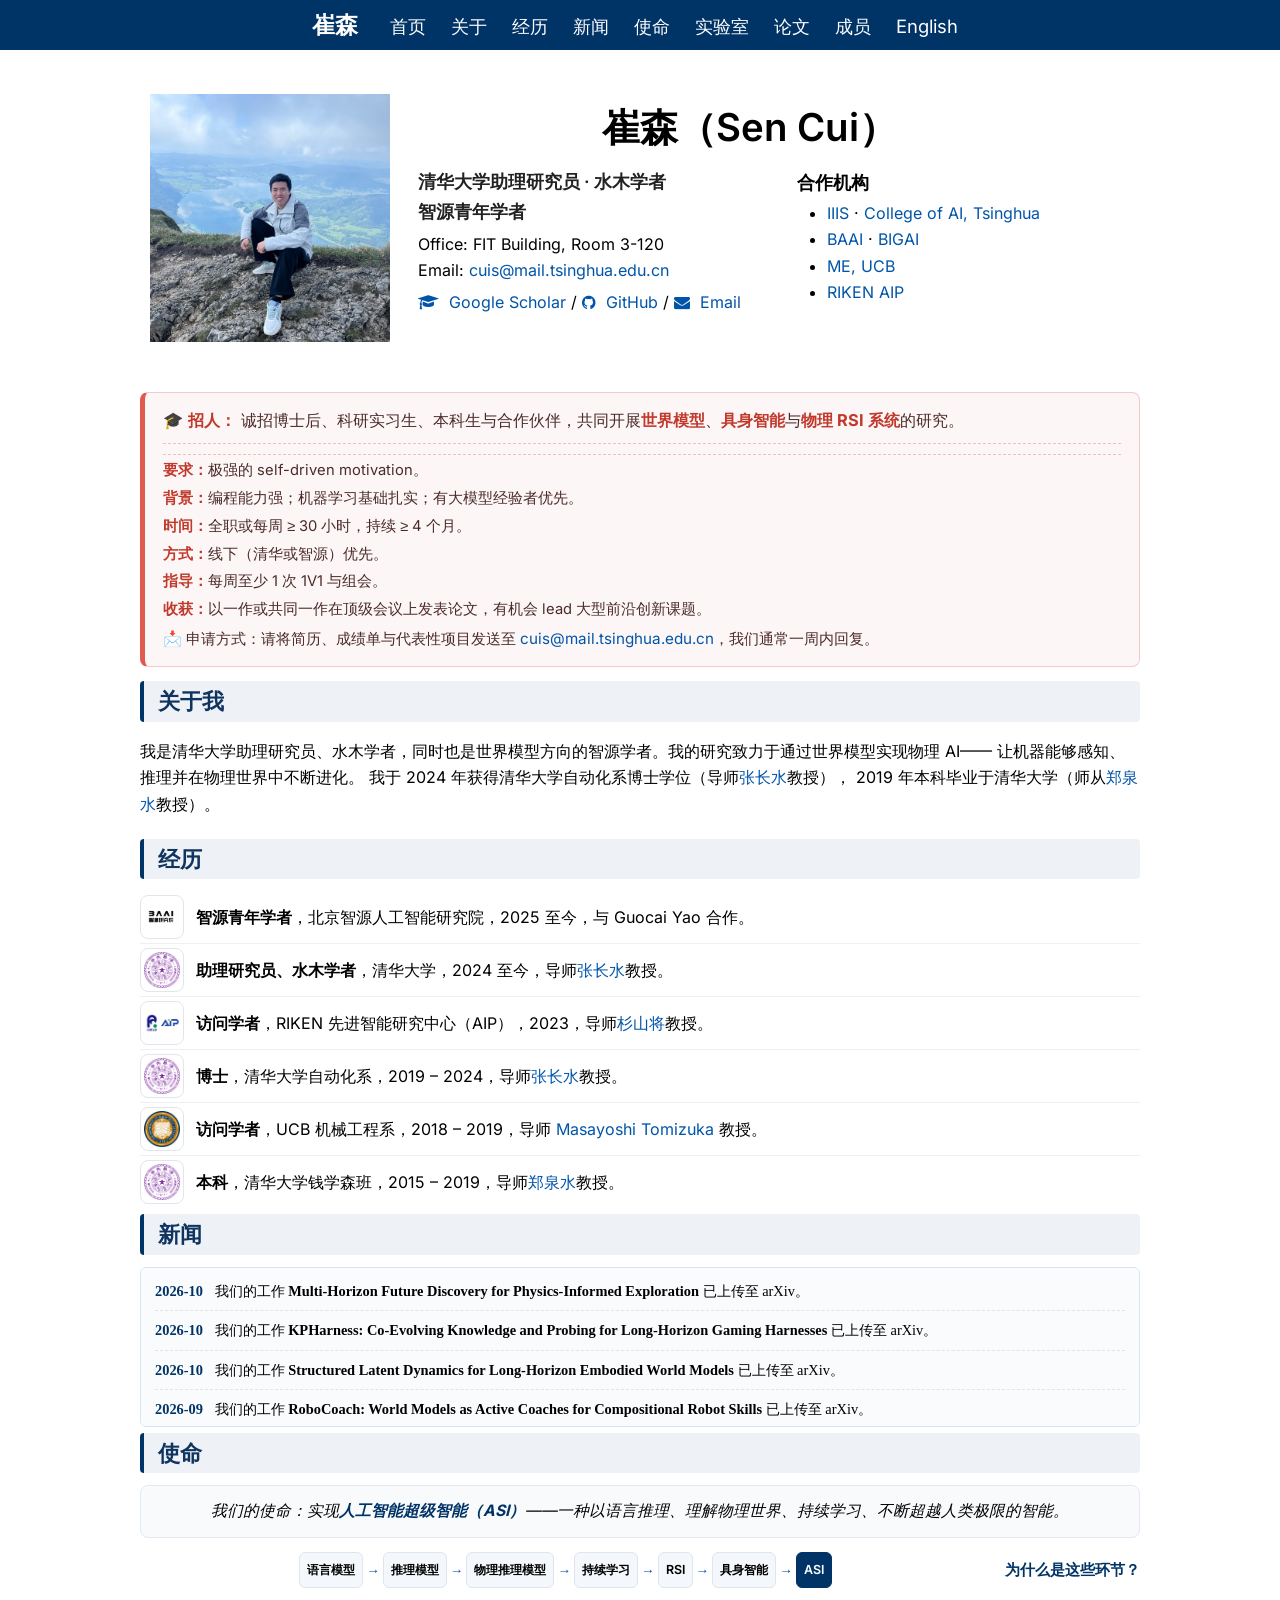
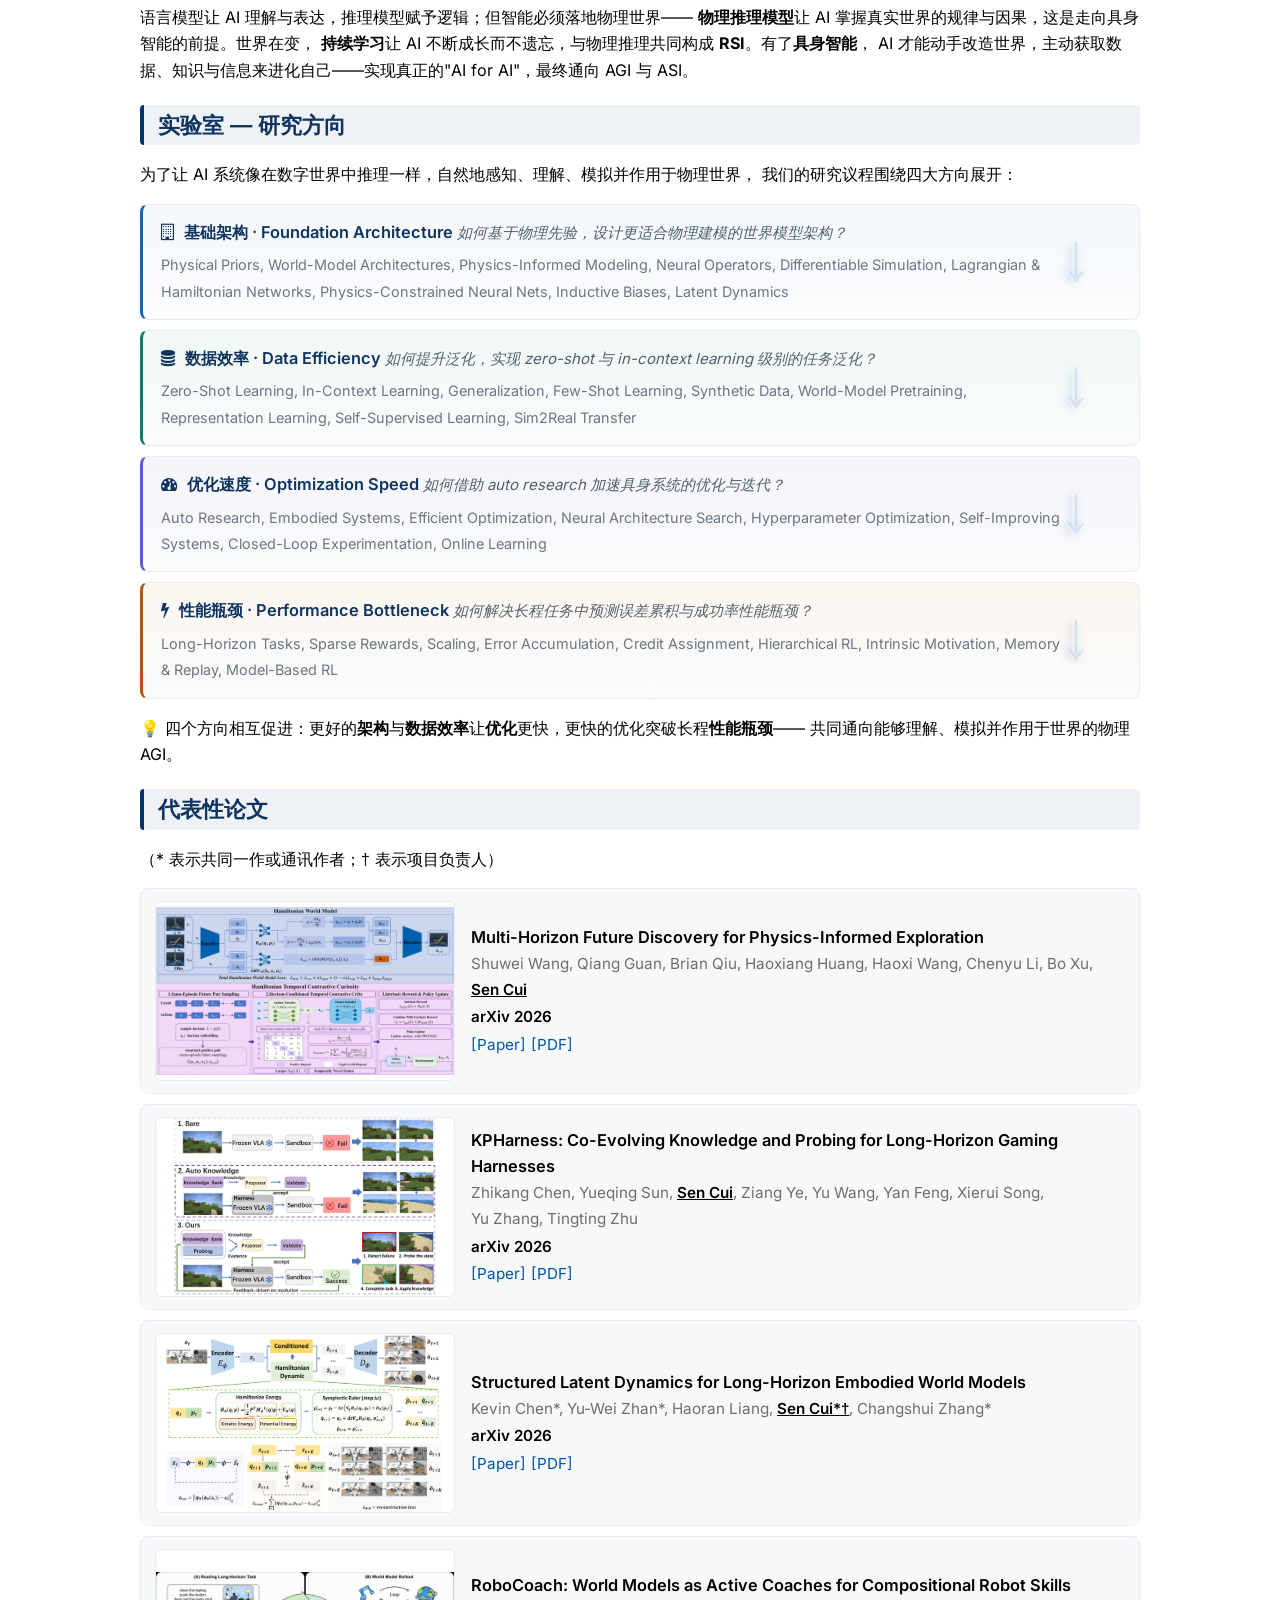
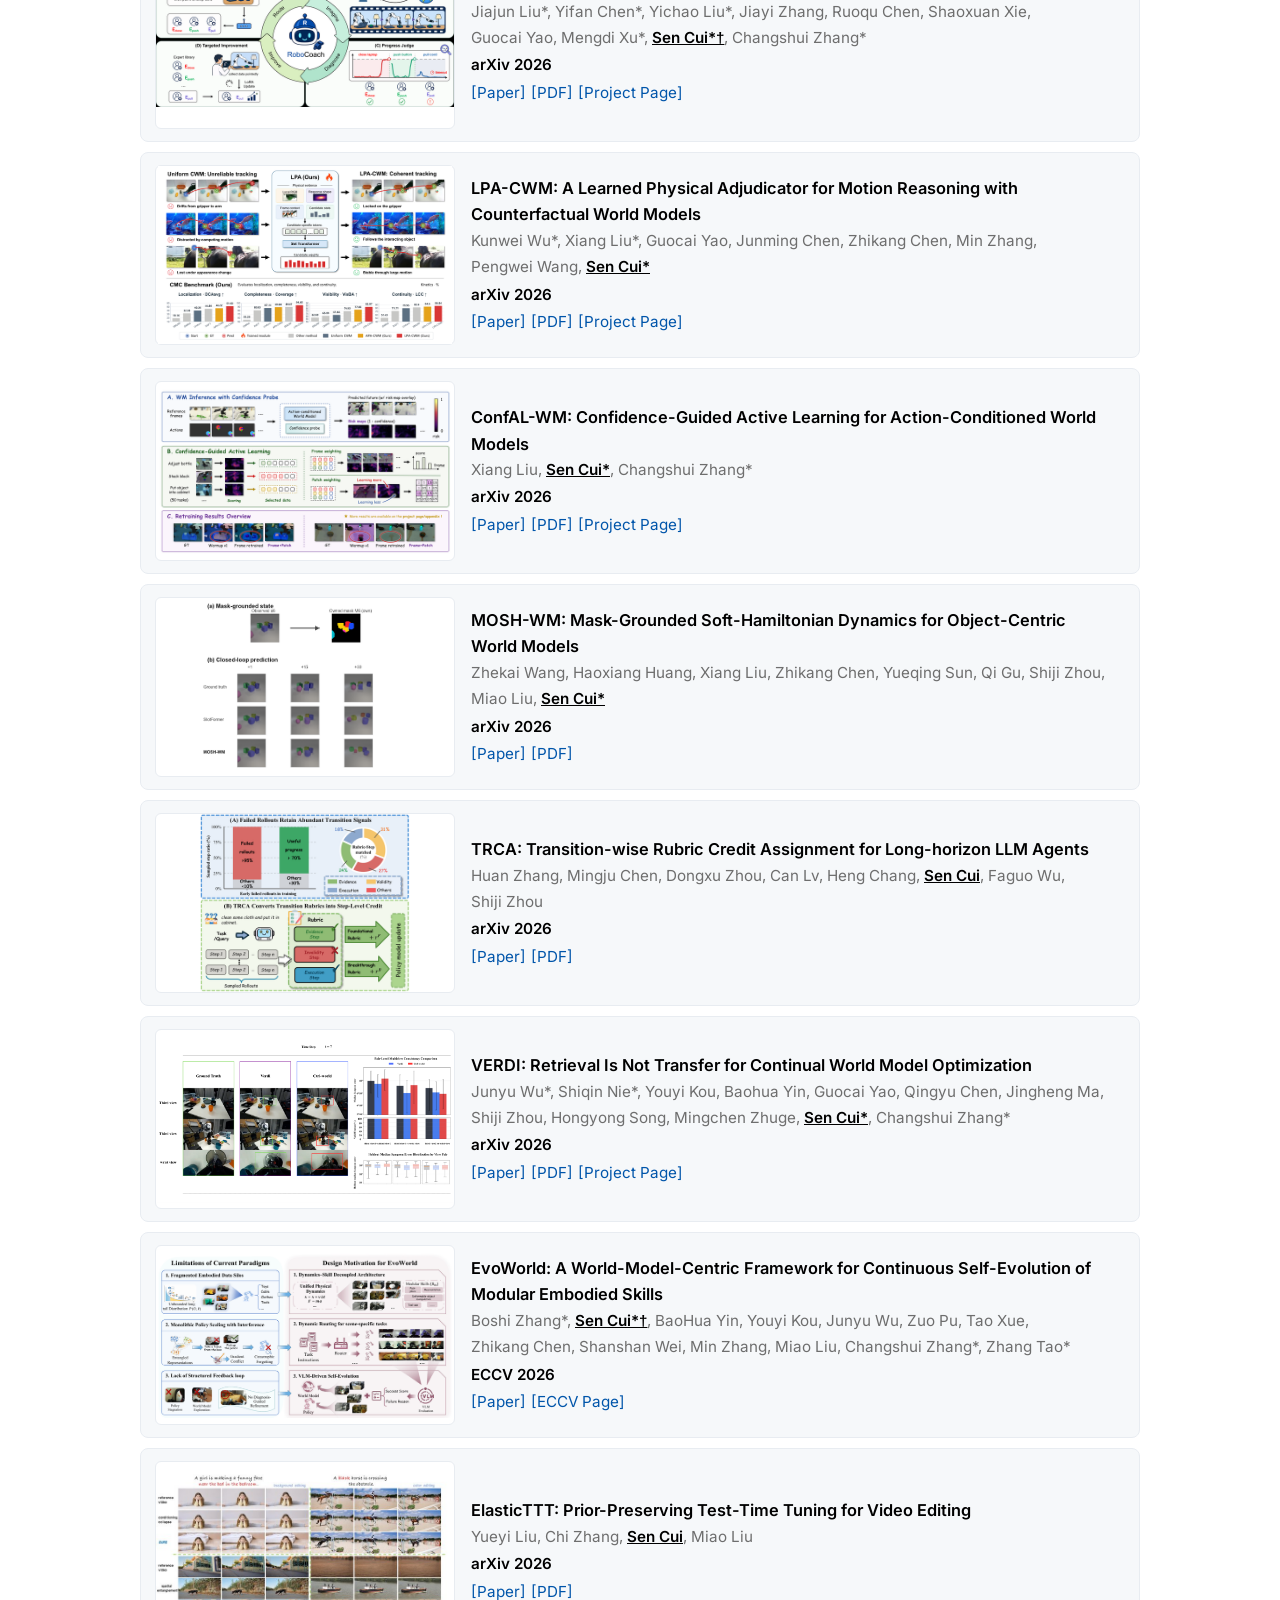
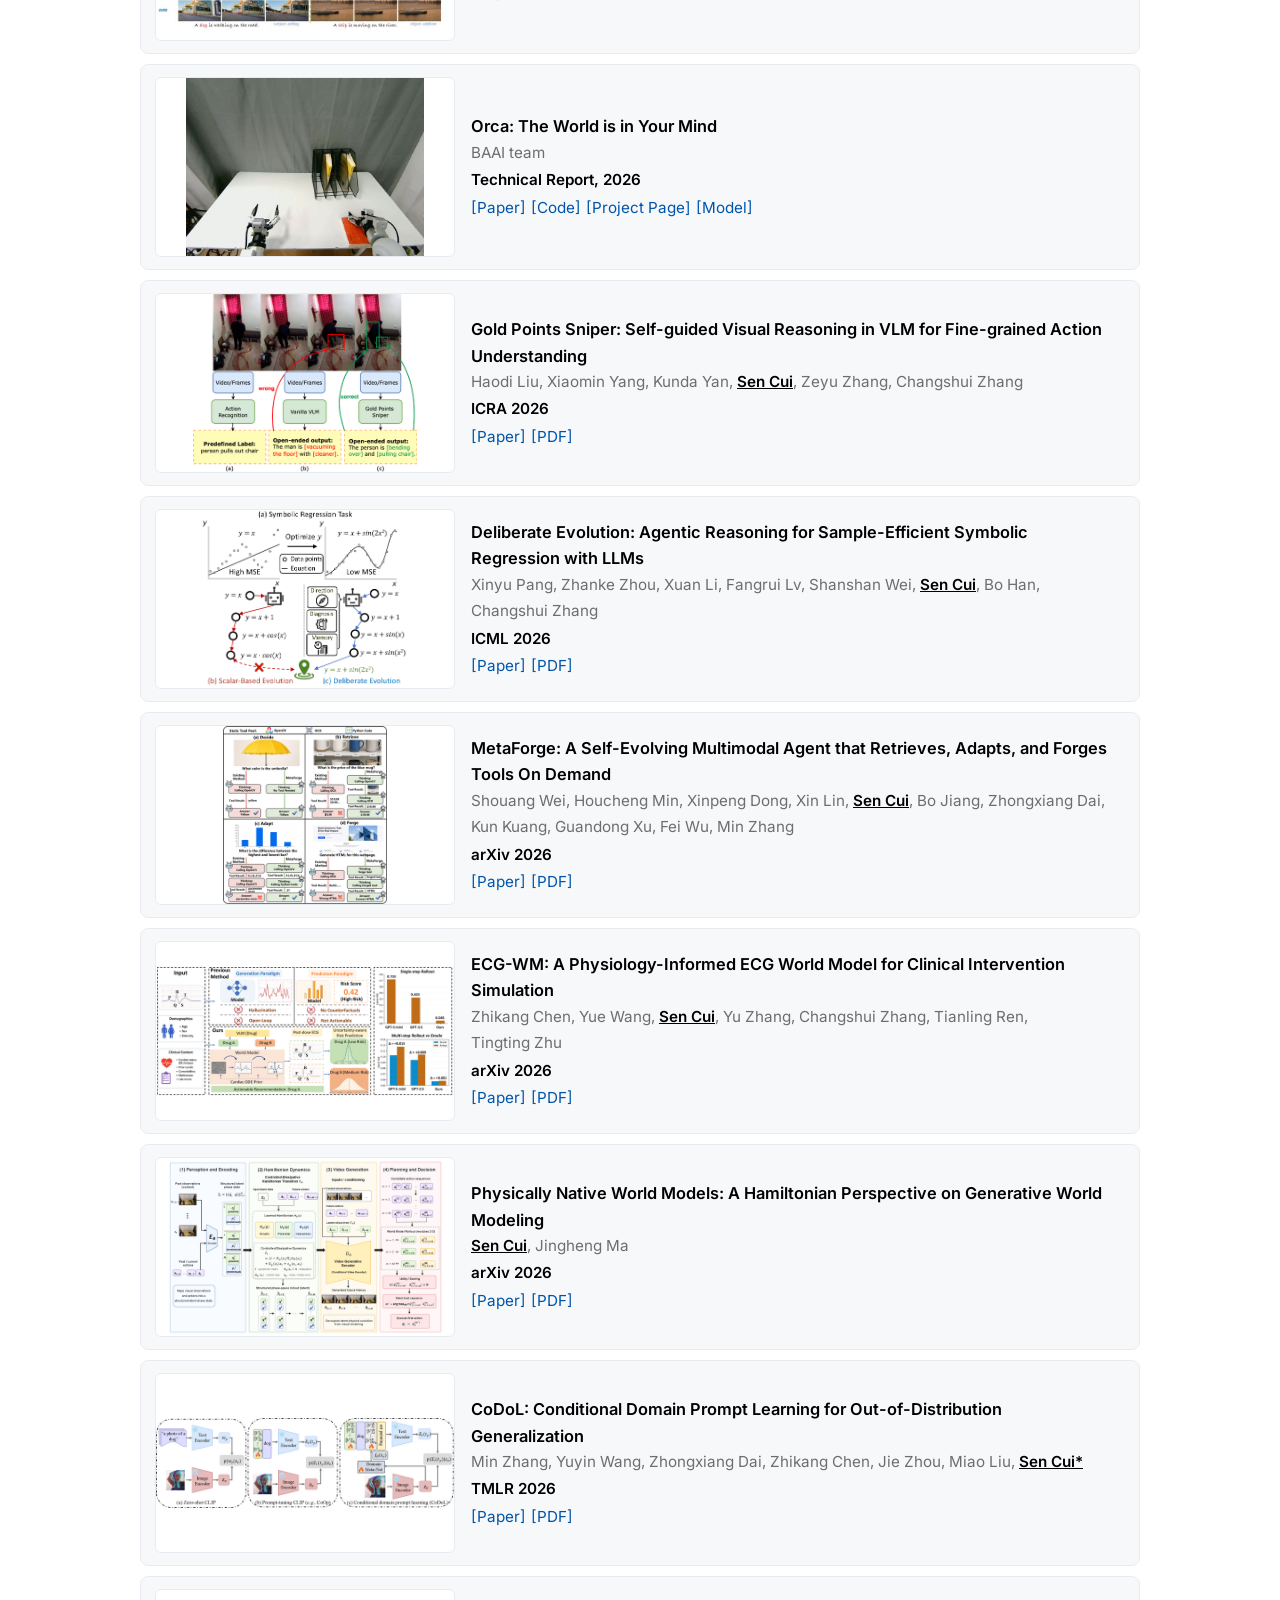
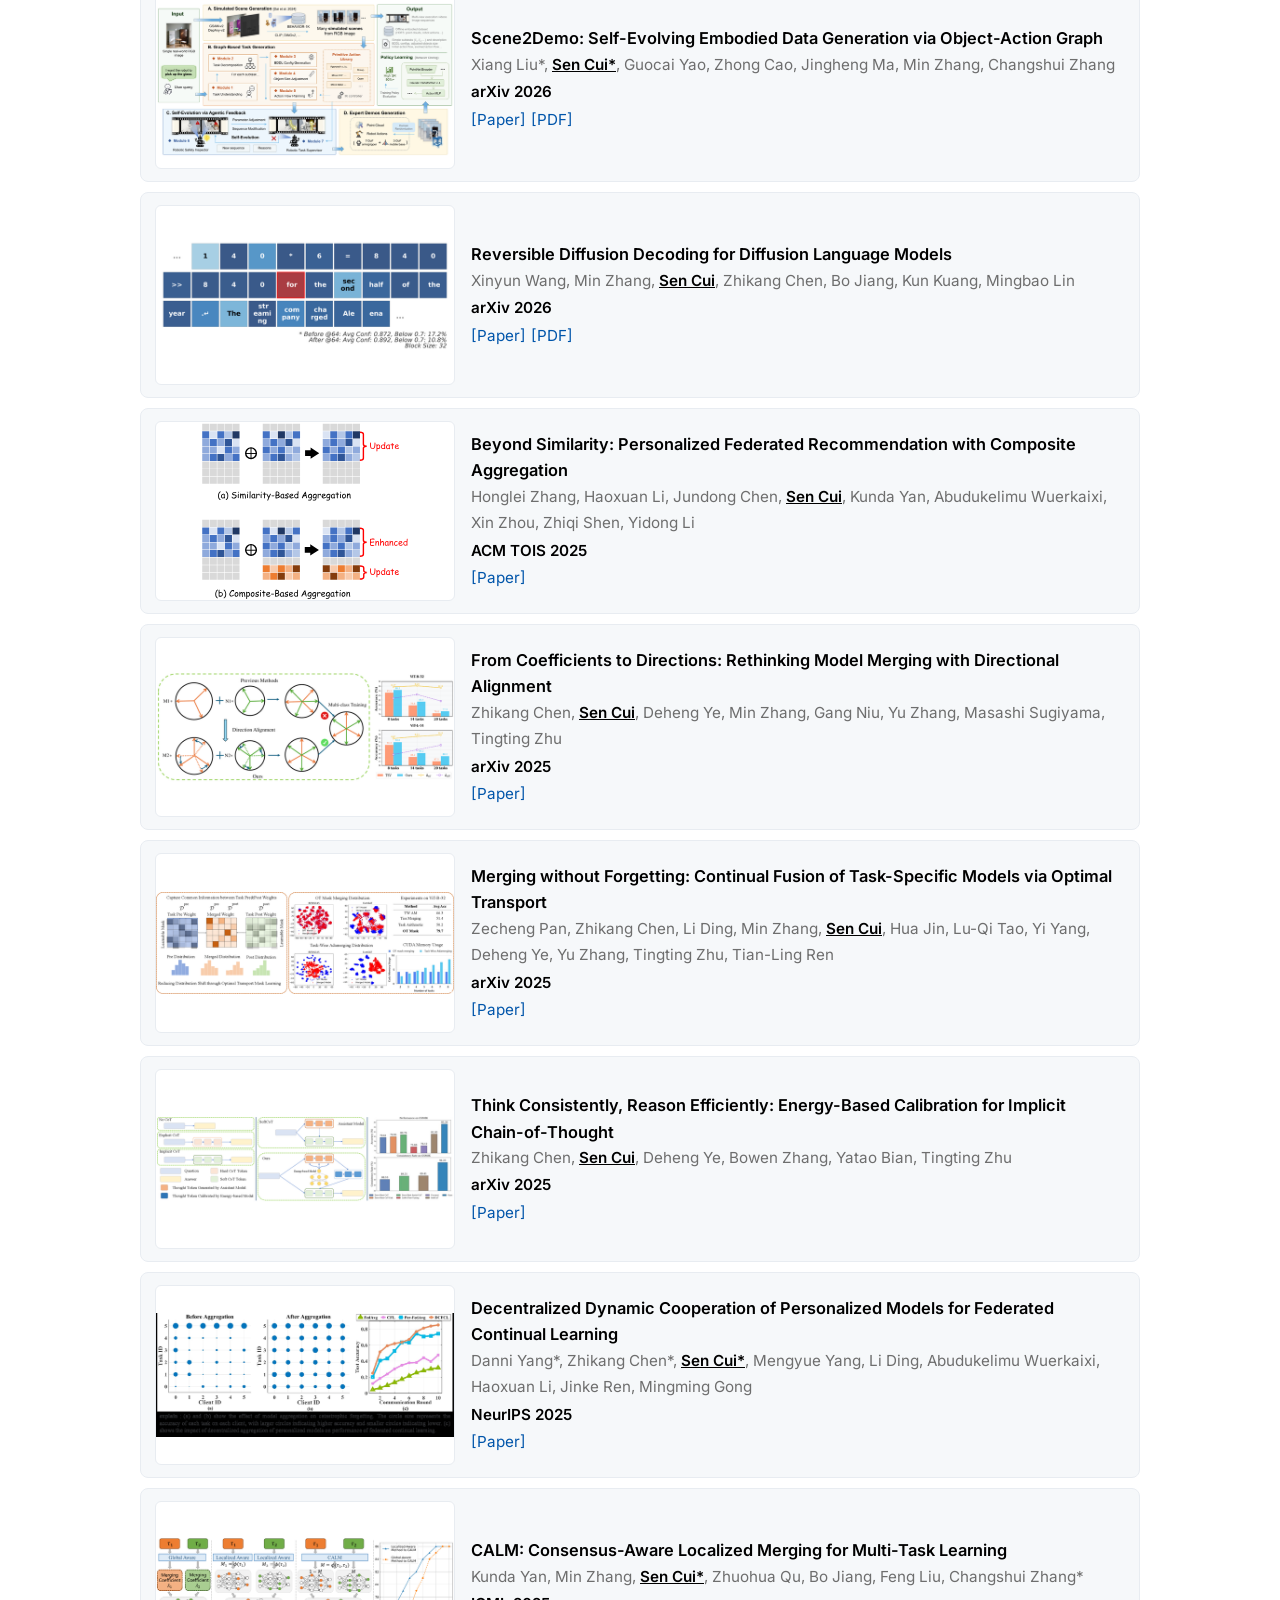
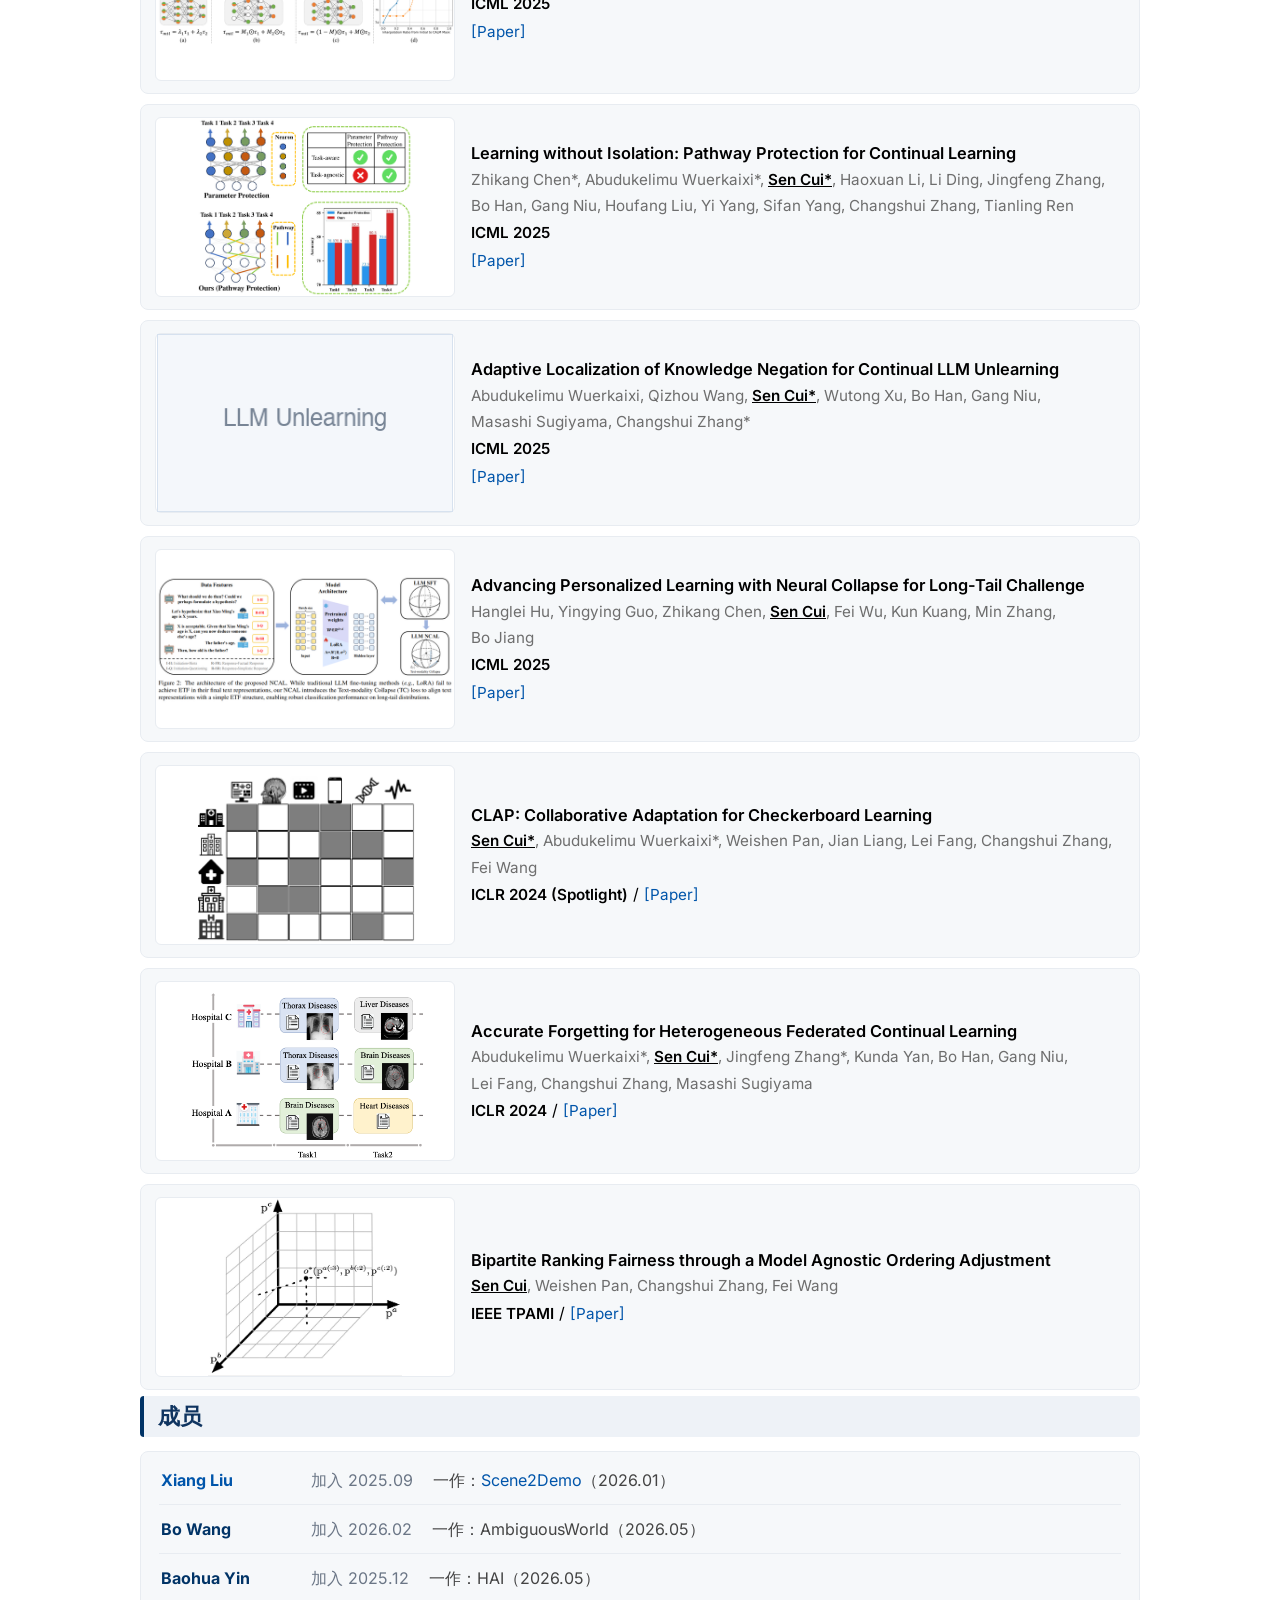
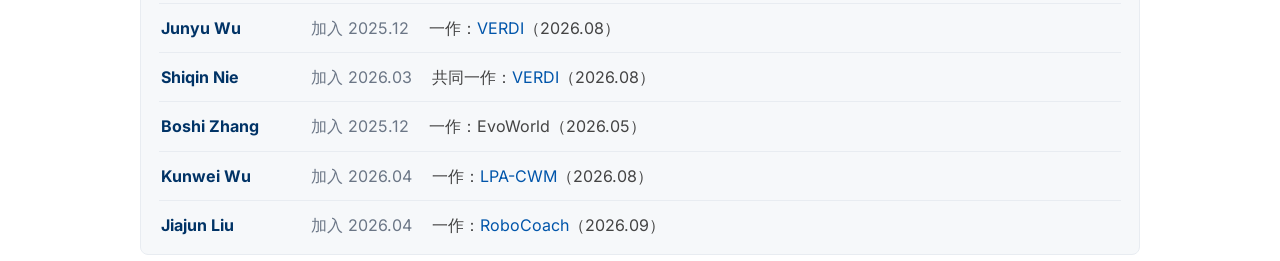
==== zh.html @ 6a66b7ac "Add Multi-Horizon Future Discovery paper to publications and news" ====
<!DOCTYPE html>
<html lang="zh-CN">
<head>
  <meta charset="utf-8" />
  <meta name="viewport" content="width=device-width, initial-scale=1, shrink-to-fit=no" />
  <meta name="robots" content="index,follow" />
  <meta name="google-site-verification" content="PSzztUH1OqPX3-r3hIYwhPU7S5BYCz1NtvUcieX9OZw" />
  <meta name="keywords" content="崔森; Sen Cui; 世界模型; 具身智能; 物理AI; 持续学习; 清华大学; 智源研究院" />
  <meta name="author" content="Sen Cui" />
  <title>崔森（Sen Cui）| 清华大学 — 世界模型与具身智能</title>
  <meta name="description" content="崔森（Sen Cui），清华大学助理研究员、水木学者，智源青年学者。研究方向为世界模型、具身智能与物理 AI。" />
  <link rel="canonical" href="https://sencui-thu.github.io/zh.html" />
  <link rel="alternate" hreflang="en" href="https://sencui-thu.github.io/" />
  <link rel="alternate" hreflang="zh-CN" href="https://sencui-thu.github.io/zh.html" />
  <link rel="alternate" hreflang="x-default" href="https://sencui-thu.github.io/" />
  <meta property="og:type" content="profile" />
  <meta property="og:title" content="崔森（Sen Cui）| 清华大学" />
  <meta property="og:description" content="清华大学助理研究员、水木学者，智源青年学者。研究方向为世界模型、具身智能与物理 AI。" />
  <meta property="og:url" content="https://sencui-thu.github.io/zh.html" />
  <meta property="og:image" content="https://sencui-thu.github.io/images/sc.jpg" />
  <meta name="twitter:card" content="summary" />
  <meta name="twitter:title" content="崔森（Sen Cui）| 清华大学" />
  <meta name="twitter:description" content="研究方向为世界模型、具身智能与物理 AI。" />
  <meta name="twitter:image" content="https://sencui-thu.github.io/images/sc.jpg" />
  <script type="application/ld+json">
  {
    "@context": "https://schema.org",
    "@type": "Person",
    "name": "Sen Cui",
    "alternateName": "崔森",
    "url": "https://sencui-thu.github.io/",
    "image": "https://sencui-thu.github.io/images/sc.jpg",
    "jobTitle": "助理研究员、水木学者",
    "affiliation": [
      { "@type": "Organization", "name": "清华大学", "url": "https://www.tsinghua.edu.cn/" },
      { "@type": "Organization", "name": "北京智源人工智能研究院", "url": "https://www.baai.ac.cn/" }
    ],
    "alumniOf": [
      { "@type": "Organization", "name": "清华大学" },
      { "@type": "Organization", "name": "加州大学伯克利分校" }
    ],
    "knowsAbout": ["世界模型", "具身智能", "物理AI", "持续学习", "机器学习"],
    "sameAs": [
      "https://scholar.google.com/citations?user=UzQuG1UAAAAJ&hl=zh-CN",
      "https://github.com/sencui-thu"
    ]
  }
  </script>
  <link rel="stylesheet" href="css/font-awesome.min.css?v=9" type="text/css" />
  <link rel="stylesheet" href="style.css?v=9" type="text/css" />
</head>
<body>

  <div class="outercontainer">

  <header>
    <div class="header-inner">
      <div class="ftheader"><a href="#home">崔森</a></div>
            <nav>
        <div class="ftsubheader text"><a href="#home">首页</a></div>
        <div class="ftsubheader text about"><a href="#about">关于</a></div>
        <div class="ftsubheader text experience"><a href="#experience">经历</a></div>
        <div class="ftsubheader text news"><a href="#news">新闻</a></div>
        <div class="ftsubheader text mission"><a href="#mission">使命</a></div>
        <div class="ftsubheader text lab"><a href="#lab">实验室</a></div>
        <div class="ftsubheader text publications"><a href="#publications">论文</a></div>
        <div class="ftsubheader text people"><a href="#people">成员</a></div>
        <div class="ftsubheader text lang"><a href="index.html">English</a></div>
      </nav>
    </div>
  </header>

  <main class="container body">
    <section class="content heading anchor" id="home" aria-labelledby="home-heading">
      <div class="img">
        <img class="img_responsive" src="images/sc.jpg" alt="崔森的照片" width="400" height="400" loading="eager" fetchpriority="high" decoding="async">
      </div>

      <div class="right">
        <h1 id="home-heading">崔森（Sen Cui）</h1>

        <div class="right-cols">
          <div class="text info">
            <div class="role-line">清华大学助理研究员 · 水木学者</div>
            <div class="role-line">智源青年学者</div>
            <p>
              <div>Office: FIT Building, Room 3-120</div>
              <div>Email: <a href="mailto:cuis@mail.tsinghua.edu.cn">cuis@mail.tsinghua.edu.cn</a></div>
            </p>
            <p>
              <span><a href="https://scholar.google.com/citations?user=UzQuG1UAAAAJ&hl=zh-CN"><i class="fa fa-graduation-cap" aria-hidden="true"></i> Google Scholar</a></span> /
              <span><a href="https://github.com/sencui-thu"><i class="fa fa-github" aria-hidden="true"></i> GitHub</a></span> /
              <span><a href="mailto:cuis@mail.tsinghua.edu.cn"><i class="fa fa-envelope" aria-hidden="true"></i> Email</a></span>
            </p>
          </div>

          <div class="text">
            <div class="title">合作机构</div>
                        <ul>
              <li><a href="https://iiis.tsinghua.edu.cn/">IIIS</a> &middot; <a href="https://collegeai.tsinghua.edu.cn/">College of AI, Tsinghua</a></li>
              <li><a href="https://www.baai.ac.cn/">BAAI</a> &middot; <a href="https://www.bigai.ai/">BIGAI</a></li>
              <li><a href="https://me.berkeley.edu/">ME, UCB</a></li>
              <li><a href="https://aip.riken.jp/">RIKEN AIP</a></li>
            </ul>
          </div>
        </div>
      </div>
    </section>

            <div class="recruit-block">
      <p class="recruit-note">🎓 <b>招人：</b> 诚招博士后、科研实习生、本科生与合作伙伴，共同开展<b>世界模型</b>、<b>具身智能</b>与<b>物理 RSI 系统</b>的研究。</p>
      <ul class="recruit-list">
        <li><b>要求：</b>极强的 self-driven motivation。</li>
        <li><b>背景：</b>编程能力强；机器学习基础扎实；有大模型经验者优先。</li>
        <li><b>时间：</b>全职或每周 &ge; 30 小时，持续 &ge; 4 个月。</li>
        <li><b>方式：</b>线下（清华或智源）优先。</li>
        <li><b>指导：</b>每周至少 1 次 1V1 与组会。</li>
        <li><b>收获：</b>以一作或共同一作在顶级会议上发表论文，有机会 lead 大型前沿创新课题。</li>
      </ul>
      <p class="recruit-apply">📩&nbsp;申请方式：请将简历、成绩单与代表性项目发送至 <a href="mailto:cuis@mail.tsinghua.edu.cn">cuis@mail.tsinghua.edu.cn</a>，我们通常一周内回复。</p>
    </div>

    <section class="content anchor" id="about">
      <div class="title">关于我</div>
      <p>
        我是清华大学助理研究员、水木学者，同时也是世界模型方向的智源学者。我的研究致力于通过世界模型实现物理 AI——
        让机器能够感知、推理并在物理世界中不断进化。
        我于 2024 年获得清华大学自动化系博士学位（导师<a href="https://scholar.google.com/citations?user=GL9M37YAAAAJ&hl=zh-CN">张长水</a>教授），
        2019 年本科毕业于清华大学（师从<a href="https://www.tsinghua.edu.cn/info/1167/93860.htm">郑泉水</a>教授）。
      </p>
    </section>

<section class="content anchor" id="experience">
      <div class="title">经历</div>
      <div class="edu-list">
        <div class="edu-item">
          <img src="images/baai.png" alt="BAAI">
          <div class="edu-text"><b>智源青年学者</b>，北京智源人工智能研究院，2025 至今，与 Guocai Yao 合作。</div>
        </div>
        <div class="edu-item">
          <img src="images/thu.png" alt="清华大学">
          <div class="edu-text"><b>助理研究员、水木学者</b>，清华大学，2024 至今，导师<a href="https://scholar.google.com/citations?user=GL9M37YAAAAJ&hl=zh-CN">张长水</a>教授。</div>
        </div>
        <div class="edu-item">
          <img src="images/rikenaip.jpeg" alt="RIKEN AIP">
          <div class="edu-text"><b>访问学者</b>，RIKEN 先进智能研究中心（AIP），2023，导师<a href="http://www.ms.k.u-tokyo.ac.jp/sugi/">杉山将</a>教授。</div>
        </div>
        <div class="edu-item">
          <img src="images/thu.png" alt="清华大学">
          <div class="edu-text"><b>博士</b>，清华大学自动化系，2019 &ndash; 2024，导师<a href="https://scholar.google.com/citations?user=GL9M37YAAAAJ&hl=zh-CN">张长水</a>教授。</div>
        </div>
        <div class="edu-item">
          <img src="images/ucb.png" alt="UC Berkeley">
          <div class="edu-text"><b>访问学者</b>，UCB 机械工程系，2018 &ndash; 2019，导师 <a href="https://scholar.google.com/citations?user=8m8taGEAAAAJ&hl=en">Masayoshi Tomizuka</a> 教授。</div>
        </div>
        <div class="edu-item">
          <img src="images/thu.png" alt="清华大学">
          <div class="edu-text"><b>本科</b>，清华大学钱学森班，2015 &ndash; 2019，导师<a href="https://www.tsinghua.edu.cn/info/1167/93860.htm">郑泉水</a>教授。</div>
        </div>
      </div>
    </section>

<section class="content anchor" id="news">
      <div class="title">新闻</div>
      <div class="news-box">
        <ul class="news-list">
          <li><span class="news-date">2026-10</span> 我们的工作 <b>Multi-Horizon Future Discovery for Physics-Informed Exploration</b> 已上传至 arXiv。</li>
          <li><span class="news-date">2026-10</span> 我们的工作 <b>KPHarness: Co-Evolving Knowledge and Probing for Long-Horizon Gaming Harnesses</b> 已上传至 arXiv。</li>
          <li><span class="news-date">2026-10</span> 我们的工作 <b>Structured Latent Dynamics for Long-Horizon Embodied World Models</b> 已上传至 arXiv。</li>
          <li><span class="news-date">2026-09</span> 我们的工作 <b>RoboCoach: World Models as Active Coaches for Compositional Robot Skills</b> 已上传至 arXiv。</li>
          <li><span class="news-date">2026-09</span> 我们的工作 <b>Geometry-Aware Directional Alignment for Coherent Model Merging</b> 被 <b>NeurIPS 2026</b> 接收。</li>
          <li><span class="news-date">2026-09</span> 我们的工作 <b>AmbiguousWorld: Benchmarking and Resolving Ambiguous Instructions in Video World Models</b> 被 <b>NeurIPS 2026</b> 接收。</li>
          <li><span class="news-date">2026-09</span> 我们的工作 <b>HAI: Hierarchical Anchored Interaction for Multi-View Bimanual World Models</b> 被 <b>NeurIPS 2026</b> 接收。</li>
          <li><span class="news-date">2026-09</span> 我们的工作 <b>LPA-CWM: A Learned Physical Adjudicator for Motion Reasoning with Counterfactual World Models</b> 已上传至 arXiv。</li>
          <li><span class="news-date">2026-08</span> 我们的工作 <b>ConfAL-WM: Confidence-Guided Active Learning for Action-Conditioned World Models</b> 已上传至 arXiv。</li>
          <li><span class="news-date">2026-08</span> 我们的工作 <b>MOSH-WM: Mask-Grounded Soft-Hamiltonian Dynamics for Object-Centric World Models</b> 已上传至 arXiv。</li>
          <li><span class="news-date">2026-08</span> 我们的工作 <b>TRCA: Transition-wise Rubric Credit Assignment for Long-horizon LLM Agents</b> 已上传至 arXiv。</li>
          <li><span class="news-date">2026-08</span> 我们的工作 <b>VERDI: Retrieval Is Not Transfer for Continual World Model Optimization</b> 已上传至 arXiv。</li>
          <li><span class="news-date">2026-07</span> 我们的工作 <b>ElasticTTT: Prior-Preserving Test-Time Tuning for Video Editing</b> 已上传至 arXiv。</li>
          <li><span class="news-date">2026-07</span> 我们所在的 BAAI 团队发布了 <b>Orca: The World is in Your Mind</b>——多模态表征世界模型。</li>
          <li><span class="news-date">2026-07</span> 我们的工作 <b>EvoWorld: A World-Model-Centric Framework for Continuous Self-Evolution of Modular Embodied Skills</b> 被 <b>ECCV 2026</b> 接收。</li>
          <li><span class="news-date">2026-06</span> 我们的工作 <b>Gold Points Sniper: Self-guided Visual Reasoning in VLM for Fine-grained Action Understanding</b> 被 <b>ICRA 2026</b> 接收。</li>
          <li><span class="news-date">2026-06</span> 我们的工作 <b>Deliberate Evolution: Agentic Reasoning for Sample-Efficient Symbolic Regression with LLMs</b> 被 <b>ICML 2026</b> 接收。</li>
          <li><span class="news-date">2026-06</span> 我们的工作 <b>MetaForge: A Self-Evolving Multimodal Agent that Retrieves, Adapts, and Forges Tools On Demand</b> 已上传至 arXiv。</li>
          <li><span class="news-date">2026-05</span> 我们的工作 <b>ECG-WM: A Physiology-Informed ECG World Model for Clinical Intervention Simulation</b> 已上传至 arXiv。</li>
          <li><span class="news-date">2026-05</span> 我们的工作 <b>Physically Native World Models: A Hamiltonian Perspective on Generative World Modeling</b> 已上传至 arXiv。</li>
          <li><span class="news-date">2026-04</span> 我们的工作 <b>CoDoL: Conditional Domain Prompt Learning for Out-of-Distribution Generalization</b> 被 <b>TMLR 2026</b> 接收。</li>
          <li><span class="news-date">2026-02</span> 我们的工作 <b>Scene2Demo: Self-Evolving Embodied Data Generation via Object-Action Graph</b> 已上传至 arXiv。</li>
          <li><span class="news-date">2026-01</span> 我们的工作 <b>Reversible Diffusion Decoding for Diffusion Language Models</b> 已上传至 arXiv。</li>
          <li><span class="news-date">2025-12</span> 我们的工作 <b>Beyond Similarity: Personalized Federated Recommendation with Composite Aggregation</b> 被 <b>ACM TOIS</b> 接收。</li>
          <li><span class="news-date">2025-12</span> 荣幸入选<b>智源学者</b>。</li>
          <li><span class="news-date">2025-11</span> 我们的工作 <b>From Coefficients to Directions: Rethinking Model Merging with Directional Alignment</b> 已上传至 arXiv。</li>
          <li><span class="news-date">2025-11</span> 我们的工作 <b>Merging without Forgetting: Continual Fusion of Task-Specific Models via Optimal Transport</b> 已上传至 arXiv。</li>
          <li><span class="news-date">2025-11</span> 我们的工作 <b>Think Consistently, Reason Efficiently: Energy-Based Calibration for Implicit Chain-of-Thought</b> 已上传至 arXiv。</li>
          <li><span class="news-date">2025-09</span> 我们的工作 <b>Decentralized Dynamic Cooperation of Personalized Models for Federated Continual Learning</b> 被 <b>NeurIPS 2025</b> 接收。</li>
          <li><span class="news-date">2025-06</span> 我们的工作 <b>CALM: Consensus-Aware Localized Merging for Multi-Task Learning</b> 被 <b>ICML 2025</b> 接收。</li>
          <li><span class="news-date">2025-05</span> 我们的工作 <b>Learning without Isolation: Pathway Protection for Continual Learning</b> 被 <b>ICML 2025</b> 接收。</li>
          <li><span class="news-date">2025-05</span> 我们的工作 <b>Adaptive Localization of Knowledge Negation for Continual LLM Unlearning</b> 被 <b>ICML 2025</b> 接收。</li>
          <li><span class="news-date">2025-05</span> 我们的工作 <b>Advancing Personalized Learning with Neural Collapse for Long-Tail Challenge</b> 被 <b>ICML 2025</b> 接收。</li>
          <li><span class="news-date">2024-01</span> 我们的工作 <b>CLAP: Collaborative Adaptation for Checkerboard Learning</b> 被 <b>ICLR 2024（Spotlight）</b> 接收。</li>
          <li><span class="news-date">2024-01</span> 我们的工作 <b>Accurate Forgetting for Heterogeneous Federated Continual Learning</b> 被 <b>ICLR 2024</b> 接收。</li>
          <li><span class="news-date">2023-06</span> 我们的工作 <b>Bipartite Ranking Fairness through a Model Agnostic Ordering Adjustment</b> 发表于 <b>IEEE TPAMI</b>。</li>
        </ul>
      </div>
    </section>

<section class="content anchor" id="mission">
      <div class="title">使命</div>
      <p class="mission-statement">我们的使命：实现<b>人工智能超级智能（ASI）</b>——一种以语言推理、理解物理世界、持续学习、不断超越人类极限的智能。</p>

      <div class="mission-flow-row">
        <div class="mission-flow">
          <span class="m-step">语言模型</span><span class="m-arrow">&#8594;</span>
          <span class="m-step">推理模型</span><span class="m-arrow">&#8594;</span>
          <span class="m-step">物理推理模型</span><span class="m-arrow">&#8594;</span>
          <span class="m-step">持续学习</span><span class="m-arrow">&#8594;</span>
          <span class="m-step">RSI</span><span class="m-arrow">&#8594;</span>
          <span class="m-step">具身智能</span><span class="m-arrow">&#8594;</span>
          <span class="m-step asi">ASI</span>
        </div>
        <span class="m-question">为什么是这些环节？</span>
      </div>

      <p>
        语言模型让 AI 理解与表达，推理模型赋予逻辑；但智能必须落地物理世界——
        <b>物理推理模型</b>让 AI 掌握真实世界的规律与因果，这是走向具身智能的前提。世界在变，
        <b>持续学习</b>让 AI 不断成长而不遗忘，与物理推理共同构成 <b>RSI</b>。有了<b>具身智能</b>，
        AI 才能动手改造世界，主动获取数据、知识与信息来进化自己——实现真正的"AI for AI"，最终通向 AGI 与 ASI。
      </p>
    </section>

<section class="content anchor" id="lab">
      <div class="title">实验室 — 研究方向</div>
      <p>
        为了让 AI 系统像在数字世界中推理一样，自然地感知、理解、模拟并作用于物理世界，
        我们的研究议程围绕四大方向展开：
      </p>
      <div class="agi-list">
        <div class="agi-card">
          <span class="agi-num">&#8594;</span>
          <h3><i class="fa fa-building-o" aria-hidden="true"></i> 基础架构 · Foundation Architecture <span class="agi-q">如何基于物理先验，设计更适合物理建模的世界模型架构？ </span></h3>
          <p class="agi-k">Physical Priors, World-Model Architectures, Physics-Informed Modeling, Neural Operators, Differentiable Simulation, Lagrangian &amp; Hamiltonian Networks, Physics-Constrained Neural Nets, Inductive Biases, Latent Dynamics</p>
        </div>
        <div class="agi-card">
          <span class="agi-num">&#8594;</span>
          <h3><i class="fa fa-database" aria-hidden="true"></i> 数据效率 · Data Efficiency <span class="agi-q">如何提升泛化，实现 zero-shot 与 in-context learning 级别的任务泛化？ </span></h3>
          <p class="agi-k">Zero-Shot Learning, In-Context Learning, Generalization, Few-Shot Learning, Synthetic Data, World-Model Pretraining, Representation Learning, Self-Supervised Learning, Sim2Real Transfer</p>
        </div>
        <div class="agi-card">
          <span class="agi-num">&#8594;</span>
          <h3><i class="fa fa-tachometer" aria-hidden="true"></i> 优化速度 · Optimization Speed <span class="agi-q">如何借助 auto research 加速具身系统的优化与迭代？ </span></h3>
          <p class="agi-k">Auto Research, Embodied Systems, Efficient Optimization, Neural Architecture Search, Hyperparameter Optimization, Self-Improving Systems, Closed-Loop Experimentation, Online Learning</p>
        </div>
        <div class="agi-card">
          <span class="agi-num">&#8594;</span>
          <h3><i class="fa fa-bolt" aria-hidden="true"></i> 性能瓶颈 · Performance Bottleneck <span class="agi-q">如何解决长程任务中预测误差累积与成功率性能瓶颈？ </span></h3>
          <p class="agi-k">Long-Horizon Tasks, Sparse Rewards, Scaling, Error Accumulation, Credit Assignment, Hierarchical RL, Intrinsic Motivation, Memory &amp; Replay, Model-Based RL</p>
        </div>
      </div>
      <p>
        💡 四个方向相互促进：更好的<b>架构</b>与<b>数据效率</b>让<b>优化</b>更快，更快的优化突破长程<b>性能瓶颈</b>——
        共同通向能够理解、模拟并作用于世界的物理 AGI。
      </p>
    </section>

<section class="content anchor" id="publications">
      <div class="title">代表性论文</div>
      <p>（* 表示共同一作或通讯作者；&#8224; 表示项目负责人）</p>

            <div class="publication">
        <div class="img"><img loading="lazy" class="img_responsive" src="images/multi-horizon.png" alt=""></div>
        <div class="text">
          <div class="title"><a href="https://arxiv.org/abs/2610.35468">Multi-Horizon Future Discovery for Physics-Informed Exploration</a></div>
          <div class="authors"><span class="author">Shuwei Wang</span>, <span class="author">Qiang Guan</span>, <span class="author">Brian Qiu</span>, <span class="author">Haoxiang Huang</span>, <span class="author">Haoxi Wang</span>, <span class="author">Chenyu Li</span>, <span class="author">Bo Xu</span>, <span class="author jw">Sen Cui</span></div>
          <div><span class="venue">arXiv 2026</span></div>
          <div><span class="tag"><a href="https://arxiv.org/abs/2610.35468">Paper</a></span> <span class="tag"><a href="https://arxiv.org/pdf/2610.35468">PDF</a></span></div>
        </div>
      </div>

            <div class="publication">
        <div class="img"><img loading="lazy" class="img_responsive" src="images/kpharness.png" alt=""></div>
        <div class="text">
          <div class="title"><a href="https://arxiv.org/abs/2610.27417">KPHarness: Co-Evolving Knowledge and Probing for Long-Horizon Gaming Harnesses</a></div>
          <div class="authors"><span class="author">Zhikang Chen</span>, <span class="author">Yueqing Sun</span>, <span class="author jw">Sen Cui</span>, <span class="author">Ziang Ye</span>, <span class="author">Yu Wang</span>, <span class="author">Yan Feng</span>, <span class="author">Xierui Song</span>, <span class="author">Yu Zhang</span>, <span class="author">Tingting Zhu</span></div>
          <div><span class="venue">arXiv 2026</span></div>
          <div><span class="tag"><a href="https://arxiv.org/abs/2610.27417">Paper</a></span> <span class="tag"><a href="https://arxiv.org/pdf/2610.27417">PDF</a></span></div>
        </div>
      </div>

            <div class="publication">
        <div class="img"><img loading="lazy" class="img_responsive" src="images/latent-dynamics.png" alt=""></div>
        <div class="text">
          <div class="title"><a href="https://arxiv.org/abs/2610.24534">Structured Latent Dynamics for Long-Horizon Embodied World Models</a></div>
          <div class="authors"><span class="author">Kevin Chen*</span>, <span class="author">Yu-Wei Zhan*</span>, <span class="author">Haoran Liang</span>, <span class="author jw">Sen Cui*&#8224;</span>, <span class="author">Changshui Zhang*</span></div>
          <div><span class="venue">arXiv 2026</span></div>
          <div><span class="tag"><a href="https://arxiv.org/abs/2610.24534">Paper</a></span> <span class="tag"><a href="https://arxiv.org/pdf/2610.24534">PDF</a></span></div>
        </div>
      </div>

            <div class="publication">
        <div class="img"><img loading="lazy" class="img_responsive" src="images/robocoach.png" alt=""></div>
        <div class="text">
          <div class="title"><a href="https://arxiv.org/abs/2609.39685">RoboCoach: World Models as Active Coaches for Compositional Robot Skills</a></div>
          <div class="authors"><span class="author">Jiajun Liu*</span>, <span class="author">Yifan Chen*</span>, <span class="author">Yichao Liu*</span>, <span class="author">Jiayi Zhang</span>, <span class="author">Ruoqu Chen</span>, <span class="author">Shaoxuan Xie</span>, <span class="author">Guocai Yao</span>, <span class="author">Mengdi Xu*</span>, <span class="author jw">Sen Cui*&#8224;</span>, <span class="author">Changshui Zhang*</span></div>
          <div><span class="venue">arXiv 2026</span></div>
          <div><span class="tag"><a href="https://arxiv.org/abs/2609.39685">Paper</a></span> <span class="tag"><a href="https://arxiv.org/pdf/2609.39685">PDF</a></span> <span class="tag"><a href="https://robocoach-ai.github.io/">Project Page</a></span></div>
        </div>
      </div>

            <div class="publication">
        <div class="img"><img loading="lazy" class="img_responsive" src="images/lpa-cwm-teaser.png" alt=""></div>
        <div class="text">
          <div class="title"><a href="https://arxiv.org/abs/2609.14073">LPA-CWM: A Learned Physical Adjudicator for Motion Reasoning with Counterfactual World Models</a></div>
          <div class="authors"><span class="author">Kunwei Wu*</span>, <span class="author">Xiang Liu*</span>, <span class="author">Guocai Yao</span>, <span class="author">Junming Chen</span>, <span class="author">Zhikang Chen</span>, <span class="author">Min Zhang</span>, <span class="author">Pengwei Wang</span>, <span class="author jw">Sen Cui*</span></div>
          <div><span class="venue">arXiv 2026</span></div>
          <div><span class="tag"><a href="https://arxiv.org/abs/2609.14073">Paper</a></span> <span class="tag"><a href="https://arxiv.org/pdf/2609.14073">PDF</a></span> <span class="tag"><a href="https://lpa-cwm.github.io/">Project Page</a></span></div>
        </div>
      </div>

            <div class="publication">
        <div class="img"><img loading="lazy" class="img_responsive" src="images/confal.png" alt=""></div>
        <div class="text">
          <div class="title"><a href="https://arxiv.org/abs/2608.25572">ConfAL-WM: Confidence-Guided Active Learning for Action-Conditioned World Models</a></div>
          <div class="authors"><span class="author">Xiang Liu</span>, <span class="author jw">Sen Cui*</span>, <span class="author">Changshui Zhang*</span></div>
          <div><span class="venue">arXiv 2026</span></div>
          <div><span class="tag"><a href="https://arxiv.org/abs/2608.25572">Paper</a></span> <span class="tag"><a href="https://arxiv.org/pdf/2608.25572">PDF</a></span> <span class="tag"><a href="https://ConfAL-WM.github.io/">Project Page</a></span></div>
        </div>
      </div>

<div class="publication">
        <div class="img"><img loading="lazy" class="img_responsive" src="images/mosh.png" alt=""></div>
        <div class="text">
          <div class="title"><a href="https://arxiv.org/abs/2608.22750">MOSH-WM: Mask-Grounded Soft-Hamiltonian Dynamics for Object-Centric World Models</a></div>
          <div class="authors"><span class="author">Zhekai Wang</span>, <span class="author">Haoxiang Huang</span>, <span class="author">Xiang Liu</span>, <span class="author">Zhikang Chen</span>, <span class="author">Yueqing Sun</span>, <span class="author">Qi Gu</span>, <span class="author">Shiji Zhou</span>, <span class="author">Miao Liu</span>, <span class="author jw">Sen Cui*</span></div>
          <div><span class="venue">arXiv 2026</span></div>
          <div><span class="tag"><a href="https://arxiv.org/abs/2608.22750">Paper</a></span> <span class="tag"><a href="https://arxiv.org/pdf/2608.22750">PDF</a></span></div>
        </div>
      </div>

<div class="publication">
        <div class="img"><img loading="lazy" class="img_responsive" src="images/trca.png" alt=""></div>
        <div class="text">
          <div class="title"><a href="https://arxiv.org/abs/2608.16156">TRCA: Transition-wise Rubric Credit Assignment for Long-horizon LLM Agents</a></div>
          <div class="authors"><span class="author">Huan Zhang</span>, <span class="author">Mingju Chen</span>, <span class="author">Dongxu Zhou</span>, <span class="author">Can Lv</span>, <span class="author">Heng Chang</span>, <span class="author jw">Sen Cui</span>, <span class="author">Faguo Wu</span>, <span class="author">Shiji Zhou</span></div>
          <div><span class="venue">arXiv 2026</span></div>
          <div><span class="tag"><a href="https://arxiv.org/abs/2608.16156">Paper</a></span> <span class="tag"><a href="https://arxiv.org/pdf/2608.16156">PDF</a></span></div>
        </div>
      </div>

<div class="publication">
        <div class="img"><img loading="lazy" class="img_responsive" src="images/verdi.png" alt=""></div>
        <div class="text">
          <div class="title"><a href="https://arxiv.org/abs/2608.09537">VERDI: Retrieval Is Not Transfer for Continual World Model Optimization</a></div>
          <div class="authors"><span class="author">Junyu Wu*</span>, <span class="author">Shiqin Nie*</span>, <span class="author">Youyi Kou</span>, <span class="author">Baohua Yin</span>, <span class="author">Guocai Yao</span>, <span class="author">Qingyu Chen</span>, <span class="author">Jingheng Ma</span>, <span class="author">Shiji Zhou</span>, <span class="author">Hongyong Song</span>, <span class="author">Mingchen Zhuge</span>, <span class="author jw">Sen Cui*</span>, <span class="author">Changshui Zhang*</span></div>
          <div><span class="venue">arXiv 2026</span></div>
          <div><span class="tag"><a href="https://arxiv.org/abs/2608.09537">Paper</a></span> <span class="tag"><a href="https://arxiv.org/pdf/2608.09537">PDF</a></span> <span class="tag"><a href="https://verdiwm-anno.github.io/">Project Page</a></span></div>
        </div>
      </div>

<div class="publication">
        <div class="img"><img loading="lazy" class="img_responsive" src="images/evoworld.png" alt=""></div>
        <div class="text">
          <div class="title"><a href="https://media.eventhosts.cc/Conferences/ECCV2026/pdfs/10502.pdf">EvoWorld: A World-Model-Centric Framework for Continuous Self-Evolution of Modular Embodied Skills</a></div>
          <div class="authors"><span class="author">Boshi Zhang*</span>, <span class="author jw">Sen Cui*&#8224;</span>, <span class="author">BaoHua Yin</span>, <span class="author">Youyi Kou</span>, <span class="author">Junyu Wu</span>, <span class="author">Zuo Pu</span>, <span class="author">Tao Xue</span>, <span class="author">Zhikang Chen</span>, <span class="author">Shanshan Wei</span>, <span class="author">Min Zhang</span>, <span class="author">Miao Liu</span>, <span class="author">Changshui Zhang*</span>, <span class="author">Zhang Tao*</span></div>
          <div><span class="venue">ECCV 2026</span></div>
          <div><span class="tag"><a href="https://media.eventhosts.cc/Conferences/ECCV2026/pdfs/10502.pdf">Paper</a></span> <span class="tag"><a href="https://eccv2024.ecva.net/virtual/2026/poster/5417">ECCV Page</a></span></div>
        </div>
      </div>

            <div class="publication">
        <div class="img"><img loading="lazy" class="img_responsive" src="images/elasticttt.png" alt=""></div>
        <div class="text">
          <div class="title"><a href="https://arxiv.org/abs/2607.21529">ElasticTTT: Prior-Preserving Test-Time Tuning for Video Editing</a></div>
          <div class="authors"><span class="author">Yueyi Liu</span>, <span class="author">Chi Zhang</span>, <span class="author jw">Sen Cui</span>, <span class="author">Miao Liu</span></div>
          <div><span class="venue">arXiv 2026</span></div>
          <div><span class="tag"><a href="https://arxiv.org/abs/2607.21529">Paper</a></span> <span class="tag"><a href="https://arxiv.org/pdf/2607.21529">PDF</a></span></div>
        </div>
      </div>

<div class="publication">
        <div class="img"><video class="img_responsive" autoplay muted loop playsinline preload="auto" poster="images/orca-poster.png"><source src="images/orca-demo.mp4" type="video/mp4"></video></div>
        <div class="text">
          <div class="title"><a href="https://arxiv.org/abs/2606.30534">Orca: The World is in Your Mind</a></div>
          <div class="authors"><span class="author">BAAI team</span></div>
          <div><span class="venue">Technical Report, 2026</span></div>
          <div><span class="tag"><a href="https://arxiv.org/abs/2606.30534">Paper</a></span> <span class="tag"><a href="https://github.com/orca-wm/Orca">Code</a></span> <span class="tag"><a href="https://orca-wm.github.io">Project Page</a></span> <span class="tag"><a href="https://huggingface.co/BAAI/Orca-4B">Model</a></span></div>
        </div>
      </div>

<div class="publication">
        <div class="img"><img loading="lazy" class="img_responsive" src="images/goldpoints.png" alt=""></div>
        <div class="text">
          <div class="title"><a href="https://arxiv.org/abs/2606.22409">Gold Points Sniper: Self-guided Visual Reasoning in VLM for Fine-grained Action Understanding</a></div>
          <div class="authors"><span class="author">Haodi Liu</span>, <span class="author">Xiaomin Yang</span>, <span class="author">Kunda Yan</span>, <span class="author jw">Sen Cui</span>, <span class="author">Zeyu Zhang</span>, <span class="author">Changshui Zhang</span></div>
          <div><span class="venue">ICRA 2026</span></div>
          <div><span class="tag"><a href="https://arxiv.org/abs/2606.22409">Paper</a></span> <span class="tag"><a href="https://arxiv.org/pdf/2606.22409">PDF</a></span></div>
        </div>
      </div>

<div class="publication">
        <div class="img"><img loading="lazy" class="img_responsive" src="images/deliberate.png" alt=""></div>
        <div class="text">
          <div class="title"><a href="https://arxiv.org/abs/2606.04360">Deliberate Evolution: Agentic Reasoning for Sample-Efficient Symbolic Regression with LLMs</a></div>
          <div class="authors"><span class="author">Xinyu Pang</span>, <span class="author">Zhanke Zhou</span>, <span class="author">Xuan Li</span>, <span class="author">Fangrui Lv</span>, <span class="author">Shanshan Wei</span>, <span class="author jw">Sen Cui</span>, <span class="author">Bo Han</span>, <span class="author">Changshui Zhang</span></div>
          <div><span class="venue">ICML 2026</span></div>
          <div><span class="tag"><a href="https://arxiv.org/abs/2606.04360">Paper</a></span> <span class="tag"><a href="https://arxiv.org/pdf/2606.04360">PDF</a></span></div>
        </div>
      </div>

<div class="publication">
        <div class="img"><img loading="lazy" class="img_responsive" src="images/metaforge.png" alt=""></div>
        <div class="text">
          <div class="title"><a href="https://arxiv.org/abs/2606.01801">MetaForge: A Self-Evolving Multimodal Agent that Retrieves, Adapts, and Forges Tools On Demand</a></div>
          <div class="authors"><span class="author">Shouang Wei</span>, <span class="author">Houcheng Min</span>, <span class="author">Xinpeng Dong</span>, <span class="author">Xin Lin</span>, <span class="author jw">Sen Cui</span>, <span class="author">Bo Jiang</span>, <span class="author">Zhongxiang Dai</span>, <span class="author">Kun Kuang</span>, <span class="author">Guandong Xu</span>, <span class="author">Fei Wu</span>, <span class="author">Min Zhang</span></div>
          <div><span class="venue">arXiv 2026</span></div>
          <div><span class="tag"><a href="https://arxiv.org/abs/2606.01801">Paper</a></span> <span class="tag"><a href="https://arxiv.org/pdf/2606.01801">PDF</a></span></div>
        </div>
      </div>

<div class="publication">
        <div class="img"><img loading="lazy" class="img_responsive" src="images/ecgwm.png" alt=""></div>
        <div class="text">
          <div class="title"><a href="https://arxiv.org/abs/2605.17580">ECG-WM: A Physiology-Informed ECG World Model for Clinical Intervention Simulation</a></div>
          <div class="authors"><span class="author">Zhikang Chen</span>, <span class="author">Yue Wang</span>, <span class="author jw">Sen Cui</span>, <span class="author">Yu Zhang</span>, <span class="author">Changshui Zhang</span>, <span class="author">Tianling Ren</span>, <span class="author">Tingting Zhu</span></div>
          <div><span class="venue">arXiv 2026</span></div>
          <div><span class="tag"><a href="https://arxiv.org/abs/2605.17580">Paper</a></span> <span class="tag"><a href="https://arxiv.org/pdf/2605.17580">PDF</a></span></div>
        </div>
      </div>

<div class="publication">
        <div class="img"><img loading="lazy" class="img_responsive" src="images/physnative.png" alt=""></div>
        <div class="text">
          <div class="title"><a href="https://arxiv.org/abs/2605.00412">Physically Native World Models: A Hamiltonian Perspective on Generative World Modeling</a></div>
          <div class="authors"><span class="author jw">Sen Cui</span>, <span class="author">Jingheng Ma</span></div>
          <div><span class="venue">arXiv 2026</span></div>
          <div><span class="tag"><a href="https://arxiv.org/abs/2605.00412">Paper</a></span> <span class="tag"><a href="https://arxiv.org/pdf/2605.00412">PDF</a></span></div>
        </div>
      </div>

<div class="publication">
        <div class="img"><img loading="lazy" class="img_responsive" src="images/codol.png" alt=""></div>
        <div class="text">
          <div class="title"><a href="https://arxiv.org/abs/2509.15330">CoDoL: Conditional Domain Prompt Learning for Out-of-Distribution Generalization</a></div>
          <div class="authors"><span class="author">Min Zhang</span>, <span class="author">Yuyin Wang</span>, <span class="author">Zhongxiang Dai</span>, <span class="author">Zhikang Chen</span>, <span class="author">Jie Zhou</span>, <span class="author">Miao Liu</span>, <span class="author jw">Sen Cui*</span></div>
          <div><span class="venue">TMLR 2026</span></div>
          <div><span class="tag"><a href="https://arxiv.org/abs/2509.15330">Paper</a></span> <span class="tag"><a href="https://arxiv.org/pdf/2509.15330">PDF</a></span></div>
        </div>
      </div>

<div class="publication">
        <div class="img"><img loading="lazy" class="img_responsive" src="images/scene2demo.png" alt=""></div>
        <div class="text">
          <div class="title"><a href="https://arxiv.org/abs/2602.12065">Scene2Demo: Self-Evolving Embodied Data Generation via Object-Action Graph</a></div>
          <div class="authors"><span class="author">Xiang Liu*</span>, <span class="author jw">Sen Cui*</span>, <span class="author">Guocai Yao</span>, <span class="author">Zhong Cao</span>, <span class="author">Jingheng Ma</span>, <span class="author">Min Zhang</span>, <span class="author">Changshui Zhang</span></div>
          <div><span class="venue">arXiv 2026</span></div>
          <div><span class="tag"><a href="https://arxiv.org/abs/2602.12065">Paper</a></span> <span class="tag"><a href="https://arxiv.org/pdf/2602.12065">PDF</a></span></div>
        </div>
      </div>

<div class="publication">
        <div class="img"><img loading="lazy" class="img_responsive" src="images/reversible.png" alt=""></div>
        <div class="text">
          <div class="title"><a href="https://arxiv.org/abs/2602.00150">Reversible Diffusion Decoding for Diffusion Language Models</a></div>
          <div class="authors"><span class="author">Xinyun Wang</span>, <span class="author">Min Zhang</span>, <span class="author jw">Sen Cui</span>, <span class="author">Zhikang Chen</span>, <span class="author">Bo Jiang</span>, <span class="author">Kun Kuang</span>, <span class="author">Mingbao Lin</span></div>
          <div><span class="venue">arXiv 2026</span></div>
          <div><span class="tag"><a href="https://arxiv.org/abs/2602.00150">Paper</a></span> <span class="tag"><a href="https://arxiv.org/pdf/2602.00150">PDF</a></span></div>
        </div>
      </div>

<div class="publication">
        <div class="img"><img loading="lazy" class="img_responsive" src="images/beyondsim.svg" alt=""></div>
        <div class="text">
          <div class="title"><a href="https://doi.org/10.1145/3779442">Beyond Similarity: Personalized Federated Recommendation with Composite Aggregation</a></div>
          <div class="authors"><span class="author">Honglei Zhang</span>, <span class="author">Haoxuan Li</span>, <span class="author">Jundong Chen</span>, <span class="author jw">Sen Cui</span>, <span class="author">Kunda Yan</span>, <span class="author">Abudukelimu Wuerkaixi</span>, <span class="author">Xin Zhou</span>, <span class="author">Zhiqi Shen</span>, <span class="author">Yidong Li</span></div>
          <div><span class="venue">ACM TOIS 2025</span></div>
          <div><span class="tag"><a href="https://doi.org/10.1145/3779442">Paper</a></span></div>
        </div>
      </div>

<div class="publication">
        <div class="img"><img loading="lazy" class="img_responsive" src="images/coefficients.png" alt=""></div>
        <div class="text">
          <div class="title"><a href="https://arxiv.org/abs/2512.00391">From Coefficients to Directions: Rethinking Model Merging with Directional Alignment</a></div>
          <div class="authors"><span class="author">Zhikang Chen</span>, <span class="author jw">Sen Cui</span>, <span class="author">Deheng Ye</span>, <span class="author">Min Zhang</span>, <span class="author">Gang Niu</span>, <span class="author">Yu Zhang</span>, <span class="author">Masashi Sugiyama</span>, <span class="author">Tingting Zhu</span></div>
          <div><span class="venue">arXiv 2025</span></div>
          <div><span class="tag"><a href="https://arxiv.org/abs/2512.00391">Paper</a></span></div>
        </div>
      </div>

<div class="publication">
        <div class="img"><img loading="lazy" class="img_responsive" src="images/merging.png" alt=""></div>
        <div class="text">
          <div class="title"><a href="https://arxiv.org/abs/2511.19561">Merging without Forgetting: Continual Fusion of Task-Specific Models via Optimal Transport</a></div>
          <div class="authors"><span class="author">Zecheng Pan</span>, <span class="author">Zhikang Chen</span>, <span class="author">Li Ding</span>, <span class="author">Min Zhang</span>, <span class="author jw">Sen Cui</span>, <span class="author">Hua Jin</span>, <span class="author">Lu-Qi Tao</span>, <span class="author">Yi Yang</span>, <span class="author">Deheng Ye</span>, <span class="author">Yu Zhang</span>, <span class="author">Tingting Zhu</span>, <span class="author">Tian-Ling Ren</span></div>
          <div><span class="venue">arXiv 2025</span></div>
          <div><span class="tag"><a href="https://arxiv.org/abs/2511.19561">Paper</a></span></div>
        </div>
      </div>

<div class="publication">
        <div class="img"><img loading="lazy" class="img_responsive" src="images/thinkconsist.png" alt=""></div>
        <div class="text">
          <div class="title"><a href="https://arxiv.org/abs/2511.07124">Think Consistently, Reason Efficiently: Energy-Based Calibration for Implicit Chain-of-Thought</a></div>
          <div class="authors"><span class="author">Zhikang Chen</span>, <span class="author jw">Sen Cui</span>, <span class="author">Deheng Ye</span>, <span class="author">Bowen Zhang</span>, <span class="author">Yatao Bian</span>, <span class="author">Tingting Zhu</span></div>
          <div><span class="venue">arXiv 2025</span></div>
          <div><span class="tag"><a href="https://arxiv.org/abs/2511.07124">Paper</a></span></div>
        </div>
      </div>

<div class="publication">
        <div class="img"><img loading="lazy" class="img_responsive" src="images/decentralized.png" alt=""></div>
        <div class="text">
          <div class="title"><a href="https://arxiv.org/abs/2509.23683">Decentralized Dynamic Cooperation of Personalized Models for Federated Continual Learning</a></div>
          <div class="authors"><span class="author">Danni Yang*</span>, <span class="author">Zhikang Chen*</span>, <span class="author jw">Sen Cui*</span>, <span class="author">Mengyue Yang</span>, <span class="author">Li Ding</span>, <span class="author">Abudukelimu Wuerkaixi</span>, <span class="author">Haoxuan Li</span>, <span class="author">Jinke Ren</span>, <span class="author">Mingming Gong</span></div>
          <div><span class="venue">NeurIPS 2025</span></div>
          <div><span class="tag"><a href="https://arxiv.org/abs/2509.23683">Paper</a></span></div>
        </div>
      </div>

<div class="publication">
        <div class="img"><img loading="lazy" class="img_responsive" src="images/calm.png" alt=""></div>
        <div class="text">
          <div class="title"><a href="https://arxiv.org/abs/2506.13406">CALM: Consensus-Aware Localized Merging for Multi-Task Learning</a></div>
          <div class="authors"><span class="author">Kunda Yan</span>, <span class="author">Min Zhang</span>, <span class="author jw">Sen Cui*</span>, <span class="author">Zhuohua Qu</span>, <span class="author">Bo Jiang</span>, <span class="author">Feng Liu</span>, <span class="author">Changshui Zhang*</span></div>
          <div><span class="venue">ICML 2025</span></div>
          <div><span class="tag"><a href="https://arxiv.org/abs/2506.13406">Paper</a></span></div>
        </div>
      </div>

<div class="publication">
        <div class="img"><img loading="lazy" class="img_responsive" src="images/learningiso.png" alt=""></div>
        <div class="text">
          <div class="title"><a href="https://arxiv.org/abs/2505.18568">Learning without Isolation: Pathway Protection for Continual Learning</a></div>
          <div class="authors"><span class="author">Zhikang Chen*</span>, <span class="author">Abudukelimu Wuerkaixi*</span>, <span class="author jw">Sen Cui*</span>, <span class="author">Haoxuan Li</span>, <span class="author">Li Ding</span>, <span class="author">Jingfeng Zhang</span>, <span class="author">Bo Han</span>, <span class="author">Gang Niu</span>, <span class="author">Houfang Liu</span>, <span class="author">Yi Yang</span>, <span class="author">Sifan Yang</span>, <span class="author">Changshui Zhang</span>, <span class="author">Tianling Ren</span></div>
          <div><span class="venue">ICML 2025</span></div>
          <div><span class="tag"><a href="https://arxiv.org/abs/2505.18568">Paper</a></span></div>
        </div>
      </div>

<div class="publication">
        <div class="img"><img loading="lazy" class="img_responsive" src="images/adaptloc.png" alt=""></div>
        <div class="text">
          <div class="title"><a href="https://arxiv.org/abs/wuerkaixi25a">Adaptive Localization of Knowledge Negation for Continual LLM Unlearning</a></div>
          <div class="authors"><span class="author">Abudukelimu Wuerkaixi</span>, <span class="author">Qizhou Wang</span>, <span class="author jw">Sen Cui*</span>, <span class="author">Wutong Xu</span>, <span class="author">Bo Han</span>, <span class="author">Gang Niu</span>, <span class="author">Masashi Sugiyama</span>, <span class="author">Changshui Zhang*</span></div>
          <div><span class="venue">ICML 2025</span></div>
          <div><span class="tag"><a href="https://arxiv.org/abs/wuerkaixi25a">Paper</a></span></div>
        </div>
      </div>

<div class="publication">
        <div class="img"><img loading="lazy" class="img_responsive" src="images/neuralcollapse.png" alt=""></div>
        <div class="text">
          <div class="title"><a href="https://arxiv.org/abs/hu25f">Advancing Personalized Learning with Neural Collapse for Long-Tail Challenge</a></div>
          <div class="authors"><span class="author">Hanglei Hu</span>, <span class="author">Yingying Guo</span>, <span class="author">Zhikang Chen</span>, <span class="author jw">Sen Cui</span>, <span class="author">Fei Wu</span>, <span class="author">Kun Kuang</span>, <span class="author">Min Zhang</span>, <span class="author">Bo Jiang</span></div>
          <div><span class="venue">ICML 2025</span></div>
          <div><span class="tag"><a href="https://arxiv.org/abs/hu25f">Paper</a></span></div>
        </div>
      </div>

<div class="publication">
        <div class="img"><img loading="lazy" class="img_responsive" src="images/clap.png" alt=""></div>
        <div class="text">
          <div class="title"><a href="https://openreview.net/pdf?id=ShQrnAsbPI">CLAP: Collaborative Adaptation for Checkerboard Learning</a></div>
          <div class="authors"><span class="author jw">Sen Cui*</span>, <span class="author">Abudukelimu Wuerkaixi*</span>, <span class="author">Weishen Pan</span>, <span class="author">Jian Liang</span>, <span class="author">Lei Fang</span>, <span class="author">Changshui Zhang</span>, <span class="author">Fei Wang</span></div>
          <div><span class="venue">ICLR 2024 (Spotlight)</span> / <span class="tag"><a href="https://openreview.net/pdf?id=ShQrnAsbPI">Paper</a></span></div>
        </div>
      </div>

<div class="publication">
        <div class="img"><img loading="lazy" class="img_responsive" src="images/ac-fcl.png" alt=""></div>
        <div class="text">
          <div class="title"><a href="https://openreview.net/pdf?id=ShQrnAsbPI">Accurate Forgetting for Heterogeneous Federated Continual Learning</a></div>
          <div class="authors"><span class="author">Abudukelimu Wuerkaixi*</span>, <span class="author jw">Sen Cui*</span>, <span class="author">Jingfeng Zhang*</span>, <span class="author">Kunda Yan</span>, <span class="author">Bo Han</span>, <span class="author">Gang Niu</span>, <span class="author">Lei Fang</span>, <span class="author">Changshui Zhang</span>, <span class="author">Masashi Sugiyama</span></div>
          <div><span class="venue">ICLR 2024</span> / <span class="tag"><a href="https://openreview.net/pdf?id=ShQrnAsbPI">Paper</a></span></div>
        </div>
      </div>

<div class="publication">
        <div class="img"><img loading="lazy" class="img_responsive" src="images/3-dxorder.jpg" alt=""></div>
        <div class="text">
          <div class="title"><a href="https://openreview.net/pdf?id=tuC6teLFZD">Bipartite Ranking Fairness through a Model Agnostic Ordering Adjustment</a></div>
          <div class="authors"><span class="author jw">Sen Cui</span>, <span class="author">Weishen Pan</span>, <span class="author">Changshui Zhang</span>, <span class="author">Fei Wang</span></div>
          <div><span class="venue">IEEE TPAMI</span> / <span class="tag"><a href="https://openreview.net/pdf?id=tuC6teLFZD">Paper</a></span></div>
        </div>
      </div>

    </section>

    <section class="content anchor" id="people">
      <div class="title">成员</div>
      <div class="people-list">
        <div class="person">
          <span class="p-name"><a href="https://liuxiang-thu.github.io/">Xiang Liu</a></span>
          <span class="p-meta">加入 2025.09</span>
          <span class="p-work">一作：<a href="https://arxiv.org/abs/2602.12065" title="Scene2Demo: Self-Evolving Embodied Data Generation via Object-Action Graph">Scene2Demo</a>（2026.01）</span>
        </div>
        <div class="person">
          <span class="p-name">Bo Wang</span>
          <span class="p-meta">加入 2026.02</span>
          <span class="p-work">一作：AmbiguousWorld（2026.05）</span>
        </div>
        <div class="person">
          <span class="p-name">Baohua Yin</span>
          <span class="p-meta">加入 2025.12</span>
          <span class="p-work">一作：HAI（2026.05）</span>
        </div>
        <div class="person">
          <span class="p-name">Junyu Wu</span>
          <span class="p-meta">加入 2025.12</span>
          <span class="p-work">一作：<a href="https://arxiv.org/abs/2608.09537" title="VERDI: Retrieval Is Not Transfer for Continual World Model Optimization">VERDI</a>（2026.08）</span>
        </div>
        <div class="person">
          <span class="p-name">Shiqin Nie</span>
          <span class="p-meta">加入 2026.03</span>
          <span class="p-work">共同一作：<a href="https://arxiv.org/abs/2608.09537" title="VERDI: Retrieval Is Not Transfer for Continual World Model Optimization">VERDI</a>（2026.08）</span>
        </div>
        <div class="person">
          <span class="p-name">Boshi Zhang</span>
          <span class="p-meta">加入 2025.12</span>
          <span class="p-work">一作：EvoWorld（2026.05）</span>
        </div>
        <div class="person">
          <span class="p-name">Kunwei Wu</span>
          <span class="p-meta">加入 2026.04</span>
          <span class="p-work">一作：<a href="https://arxiv.org/abs/2609.14073" title="LPA-CWM: A Learned Physical Adjudicator for Motion Reasoning with Counterfactual World Models">LPA-CWM</a>（2026.08）</span>
        </div>
        <div class="person">
          <span class="p-name">Jiajun Liu</span>
          <span class="p-meta">加入 2026.04</span>
          <span class="p-work">一作：<a href="https://arxiv.org/abs/2609.39685" title="RoboCoach: World Models as Active Coaches for Compositional Robot Skills">RoboCoach</a>（2026.09）</span>
        </div>
      </div>
    </section>
</main>



  </div>

</body>
</html>
---- style.css ----
/* Global border-box: width includes padding/borders so 100% never overflows. */
*, *::before, *::after { box-sizing: border-box; }

/* Self-hosted Inter (latin) — pretty and highly legible. */
@font-face {
  font-family: "Inter";
  font-style: normal;
  font-weight: 400;
  font-display: swap;
  src: url("fonts/inter-400.woff2") format("woff2");
}
@font-face {
  font-family: "Inter";
  font-style: normal;
  font-weight: 600;
  font-display: swap;
  src: url("fonts/inter-600.woff2") format("woff2");
}
@font-face {
  font-family: "Inter";
  font-style: normal;
  font-weight: 700;
  font-display: swap;
  src: url("fonts/inter-700.woff2") format("woff2");
}

/* Layout follows the style of Jiajun Wu's academic homepage. */
header {
  width: 100%;
  height: 50px;
  margin-top: 0;
  text-align: center;
  background-color: #003366;
  position: fixed;
  top: 0;
  z-index: 2;
}

body {
  margin: auto;
  padding: 0;
  color: #000;
  background: #fff;
  font-family: "Inter", "Open Sans", -apple-system, BlinkMacSystemFont, "Segoe UI", "PingFang SC", "Hiragino Sans GB", "Microsoft YaHei", Roboto, Helvetica, Arial, sans-serif;
  font-size: 16px;
  line-height: 165%;
  text-align: justify;
  font-weight: 400;
}
html, body { overflow-x: hidden; }

h1, h2, h3, h4, h5, h6, .title, span.title, .ftheader, span.venue, span.highlight {
  font-weight: 600;
}
/* Section headers: prominent band with shaded background. */
.content > .title {
  font-size: 1.4em;
  background: #eef2f7;
  border-left: 4px solid #003366;
  padding: 7px 14px;
  border-radius: 4px;
  margin: 0 0 12px;
  color: #0f3460;
}
/* Publication titles stay smaller than section headers. */
.publication .title { font-size: 1.02em; }
/* Hero column titles (e.g. Research Communities). */
.heading .text .title { font-size: 1.15em; }
h1, h2 { margin-bottom: 1.2em; }
h3 { margin-bottom: 0.6em; }

ul, ol, dl {
  float: left;
  margin: 0;
  padding: 5px 10px 6px 30px;
  width: calc(100% - 30px);
}

/* Center the nav row in the middle of the blue bar. */
.header-inner {
  display: flex;
  align-items: center;
  justify-content: center;
  gap: 22px;
  height: 50px;
}
.header-inner .ftheader { float: none; padding: 0; font-size: 1.45em; }
.header-inner .ftsubheader { float: none; padding: 0 10px; font-size: 1.15em; }

img.img_responsive, video.img_responsive { width: 100%; height: auto; display: block; }

.container a:link,
.container a:visited,
main a:link,
main a:visited { color: #0055AA; text-decoration: none; }
.title a:link,
.title a:visited { color: #000000; }
.authors a:link,
.authors a:visited { color: #6e6e6e; }
.content a:hover,
.content a:hover .text,
.ftsubheader a:hover { text-decoration: underline; }

span.author, span.tag { white-space: nowrap; }
span.author.jw { color: #000000; font-weight: 600; text-decoration: underline; }

/* Publication links: bracket notation, blue, underlined — clearly link-like. */
span.tag a {
  color: #0055AA;
  text-decoration: underline;
}
span.tag a::before { content: "["; text-decoration: none; }
span.tag a::after { content: "]"; text-decoration: none; }

.outercontainer { text-align: center; }
.header, .container, .content, .img, .text, main {
  display: inline-block;
  zoom: 1;
  text-align: left;
  margin-left: auto;
  margin-right: auto;
  vertical-align: middle;
  max-width: 1000px;
}
.header, .container, main { width: 100%; }
.img, .text { padding-left: 10px; padding-right: 10px; }
.header { line-height: 50px; }

.ftheader, .ftsubheader { display: inline-block; color: #FFF; }
.ftheader { float: left; padding-left: 15px; font-size: 1.17em; }
.ftsubheader { float: right; padding-left: 10px; padding-right: 20px; }
.ftheader a:link, .ftheader a:visited,
.ftsubheader a:link, .ftsubheader a:visited { color: #FFFFFF; text-decoration: none; }

.outercontainer, .content { padding-top: 0; padding-bottom: 0; }
.container, .content, main { width: 100%; }
main.body { margin-top: 50px; }
.content { margin-bottom: 6px; }

.heading, .front { text-align: left; position: relative; z-index: 1; }
.heading {
  display: flex;
  align-items: stretch;
  padding: 44px 0;
}
.heading .img {
  padding: 0 28px 0 10px;
  max-width: 30%;
  display: flex;
  align-items: center;
  justify-content: center;
}
.heading .img img { width: 240px; }
.heading span.tag { padding-right: 15px; }
.heading ul { padding-bottom: 0; }
/* Right area: name centered on top, two columns below. */
.heading .right {
  flex: 1;
  min-width: 0;
  display: flex;
  flex-direction: column;
  justify-content: center;
}
.heading .right h1 {
  font-size: 2.4em;
  text-align: center;
  margin: 0 0 28px -60px;
}
.heading .right-cols {
  display: flex;
  gap: 36px;
  align-items: flex-start;
}
.heading .right-cols .text {
  flex: 1;
  min-width: 0;
  padding: 0;
}
.heading .right-cols .text p { margin: 0.35em 0; }
.heading .right-cols .text .title { font-size: 1.15em; }
.heading .right-cols .info .role-line {
  font-weight: 600;
  font-size: 1.1em;
  color: #222;
  margin-bottom: 4px;
}
.heading .right-cols .info .fa { margin-right: 5px; }
/* Recruiting note: bold headline inside the unified recruit box. */
.recruit-note {
  margin: 0 0 10px;
  padding: 0 0 10px;
  border-bottom: 1px dashed #f0c0c0;
  font-size: 1.02em;
  color: #4a2b29;
  text-align: left;
}
.recruit-note b { color: #c0392b; }

/* Mission section: statement + ASI roadmap arrow. */
.mission-statement {
  font-size: 0.98em;
  font-style: italic;
  text-align: center;
  font-weight: 500;
  background: #f8fafc;
  border: 1px solid #e3e9f0;
  border-radius: 8px;
  padding: 12px 18px;
  margin: 0 0 14px;
}
.mission-statement b { color: #003366; }
.mission-flow-row {
  display: flex;
  align-items: center;
  gap: 14px;
  margin: 10px 0 14px;
}
.mission-flow {
  display: flex;
  align-items: center;
  justify-content: center;
  flex-wrap: wrap;
  gap: 3px;
  flex: 1;
  min-width: 0;
}
.m-question {
  font-weight: 700;
  color: #003366;
  white-space: nowrap;
  font-size: 0.95em;
}
.m-step {
  background: #f4f7fb;
  border: 1px solid #dde5ef;
  border-radius: 6px;
  padding: 4px 7px;
  font-weight: 600;
  font-size: 0.78em;
  white-space: nowrap;
  flex-shrink: 0;
}
.m-step.asi {
  background: #003366;
  border-color: #003366;
  color: #ffffff;
}
.m-arrow { color: #0055AA; font-weight: 700; font-size: 0.85em; flex-shrink: 0; }

/* Physical AGI directions — restrained academic card style. */
.agi-list {
  display: flex;
  flex-direction: column;
  gap: 10px;
  margin: 16px 0;
}
.agi-card {
  position: relative;
  padding: 14px 18px;
  padding-right: 72px;
  background: #fafbfc;
  border: 1px solid #e8ecf1;
  border-left: 3px solid #c9d4e3;
  border-radius: 8px;
}
.agi-num {
  position: absolute;
  right: 12px;
  width: 1.4em;
  text-align: center;
  top: 50%;
  transform: translateY(-50%) rotate(90deg);
  font-size: 4.2em;
  line-height: 1;
  font-weight: 700;
  color: rgba(26, 95, 180, 0.14);
  text-shadow: 0 1px 0 rgba(255, 255, 255, 0.8), 0 3px 10px rgba(26, 95, 180, 0.28);
  pointer-events: none;
  user-select: none;
}
.agi-card h3 .fa { margin-right: 6px; }
.agi-card:nth-child(1) {
  border-left-color: #1a5fb4;
  background: linear-gradient(180deg, #f4f8fc, #fafbfc);
}
.agi-card:nth-child(2) {
  border-left-color: #0e7c6b;
  background: linear-gradient(180deg, #f1f8f6, #fafbfc);
}
.agi-card:nth-child(3) {
  border-left-color: #5b5bd6;
  background: linear-gradient(180deg, #f5f4fc, #fafbfc);
}
.agi-card:nth-child(4) {
  border-left-color: #b45309;
  background: linear-gradient(180deg, #fbf6ef, #fafbfc);
}
.agi-card h3 {
  margin: 0 0 6px;
  font-size: 1.02em;
  color: #0f3460;
}
.agi-q {
  font-style: italic;
  font-weight: normal;
  font-size: 0.92em;
  color: #52606d;
}
.agi-k {
  margin: 2px 0 0;
  font-size: 0.9em;
  color: #6b7686;
}

/* Scrollable news box: fixed height, internal scroll shows all items. */
.news-box {
  height: 160px;
  overflow-y: auto;
  border: 1px solid #d6e4f5;
  border-radius: 6px;
  background: #fafbfc;
  padding: 4px 14px;
}
.news-box ul.news-list {
  float: none;
  width: auto;
  margin: 0;
  padding: 0;
  list-style: none;
}
.news-list li {
  font-family: Georgia, "Times New Roman", "Songti SC", "SimSun", serif;
  padding: 6px 0;
  border-bottom: 1px dashed #e0e4e8;
  font-size: 0.9em;
}
.news-list li:last-child { border-bottom: none; }
.news-date {
  font-weight: 600;
  color: #003366;
  margin-right: 8px;
  white-space: nowrap;
}

/* Education / Experience items with institution logos. */
.edu-list { list-style: none; margin: 0; padding: 0; }
.edu-item {
  display: flex;
  align-items: center;
  gap: 12px;
  padding: 4px 0;
  border-bottom: 1px solid #eef1f4;
}
.edu-item:last-child { border-bottom: none; }
.edu-item img, .logo-chip {
  width: 44px;
  height: 44px;
  object-fit: contain;
  flex-shrink: 0;
  background: #fff;
  border: 1px solid #e2e6ea;
  border-radius: 8px;
  padding: 3px;
}
.logo-chip {
  display: inline-flex;
  align-items: center;
  justify-content: center;
  font-weight: 700;
  font-size: 13px;
  color: #003366;
  background: #eef4fb;
}
.edu-text { flex: 1; min-width: 0; }

.publication {
  display: flex;
  align-items: center;
  gap: 16px;
  padding: 12px 14px;
  margin-bottom: 10px;
  background: #f6f8fa;
  border: 1px solid #e8ecf1;
  border-radius: 8px;
  transition: transform 0.2s ease, box-shadow 0.2s ease, background 0.2s ease;
}
.publication:last-of-type { margin-bottom: 0; }
.publication:hover {
  transform: translateY(-2px);
  background: #eef4fb;
  box-shadow: 0 6px 18px rgba(0, 51, 102, 0.10);
}
.publication .img {
  width: 300px;
  height: 180px;
  flex-shrink: 0;
  padding: 0;
  border-radius: 6px;
  background: #fff;
  border: 1px solid #e8ecf1;
  transition: transform 0.3s ease;
}
.publication:hover .img { transform: scale(1.03); }
.publication .img img,
.publication .img video {
  width: 100%;
  height: 100%;
  object-fit: contain;
  display: block;
}
.publication .text {
  flex: 1;
  min-width: 0;
  text-align: left;
  vertical-align: middle;
  padding-left: 0;
}
.publication .title a { transition: color 0.2s ease; }
.publication:hover .title a { color: #0055AA; }
.authors { font-size: 0.95em; color: #6e6e6e; }
span.venue, span.highlight { padding-right: 0; font-size: 0.95em; }
.publication span.tag { padding-right: 0; font-size: 0.95em; }

/* People */
.people-list {
  margin-top: 14px;
  background: #f6f8fa;
  border: 1px solid #e8ecf1;
  border-radius: 8px;
  padding: 4px 18px;
}
.person {
  display: flex;
  flex-wrap: wrap;
  align-items: baseline;
  gap: 4px 20px;
  padding: 11px 2px;
  border-bottom: 1px solid #e8ecf1;
}
.person:last-child { border-bottom: none; }
.p-name {
  font-weight: 700;
  color: #003366;
  min-width: 130px;
}
.p-name a { color: inherit; }
.p-meta { color: #6b7686; }
.p-work { color: #444; }
.p-work a { color: #0055AA; }

.anchor { border-top: 50px solid transparent; margin-top: -50px; scroll-margin-top: 50px; }

/* Mobile responsiveness: stack columns, keep images (reference: Yiming Li). */
@media only screen and (max-width: 800px) {
  body { font-size: 15px; }
  main { padding: 8px 14px 32px; }

  /* header: single horizontally scrollable row */
  .header-inner {
    flex-wrap: nowrap;
    overflow-x: auto;
    justify-content: flex-start;
    gap: 6px;
    height: auto;
    min-height: 46px;
    padding: 4px 8px;
  }
  .header-inner .ftheader { font-size: 1.15em; flex-shrink: 0; }
  .header-inner .ftsubheader { font-size: 0.92em; padding: 0 7px; flex-shrink: 0; }
  main.body { margin-top: 46px; }

  /* hero: stack vertically, center */
  .heading { flex-direction: column; align-items: center; padding: 20px 0; }
  .heading .img { max-width: 100%; padding: 0 0 14px; }
  .heading .img img { width: 85%; max-width: 380px; }
  .heading .right { width: 100%; }
  .heading .right h1 { font-size: 1.9em; margin-left: 0; }
  .heading .right-cols { flex-direction: column; gap: 14px; align-items: center; }
  .heading .right-cols .text {
    width: 100%;
    text-align: center;
    padding: 0;
  }
  .heading .right-cols .text ul {
    list-style: none;
    padding-left: 0;
    margin: 0;
  }
  .heading .right-cols .info .role-line { text-align: center; }
  .heading .right-cols .info p { text-align: center; }

  /* mission: wrap into multiple lines on mobile */
  .mission-flow-row { flex-direction: column; align-items: stretch; gap: 8px; }
  .mission-flow { flex-wrap: wrap; justify-content: flex-start; width: 100%; }

  /* publications: stack image above text, uniform 16:9 media height */
  .publication { flex-direction: column; align-items: stretch; padding: 12px; }
  .publication .img {
    position: relative;
    width: 100%;
    height: 0;
    padding: 0 0 56.25%; /* 16:9 ratio, universally supported */
  }
  .publication .img img,
  .publication .img video {
    position: absolute;
    top: 0;
    left: 0;
    width: 100%;
    height: 100%;
    object-fit: contain;
  }
  .publication .text { width: 100%; padding-left: 0; }

  /* experience */
  .edu-item { gap: 10px; }
  .edu-item img, .logo-chip { width: 36px; height: 36px; }

  /* direction cards */
  .agi-card { padding: 12px 14px; padding-right: 52px; }
  .agi-num { font-size: 3em; right: 8px; }

  /* section titles & banners */
  .content > .title { font-size: 1.25em; padding: 6px 12px; }
  .recruit-note { font-size: 0.95em; }
}

/* Very small screens: tighter spacing */
@media only screen and (max-width: 420px) {
  .header-inner .ftsubheader { font-size: 0.85em; padding: 0 5px; }
  .heading .img img { width: 85%; max-width: 300px; }
  .m-step { font-size: 0.68em; padding: 3px 5px; }
  .news-box { height: 140px; }
  .pub-title { font-size: 1em; }
}

/* Recruiting section: single unified box (note + list + apply). */
.recruit-block {
  margin: 0 0 14px;
  background: #fdf6f6;
  border: 1px solid #f3c9c9;
  border-left: 5px solid #e05a50;
  border-radius: 8px;
  padding: 14px 18px;
}
.recruit-list {
  list-style: none;
  margin: 0;
  padding: 0;
}
.recruit-list li {
  font-size: 0.92em;
  color: #4a2b29;
  margin: 5px 0;
  line-height: 1.55;
}
.recruit-list li b { color: #c0392b; }
.recruit-apply {
  margin: 10px 0 0;
  padding: 10px 0 0;
  border-top: 1px dashed #f0c0c0;
  font-size: 0.95em;
  color: #4a2b29;
  text-align: left;
}
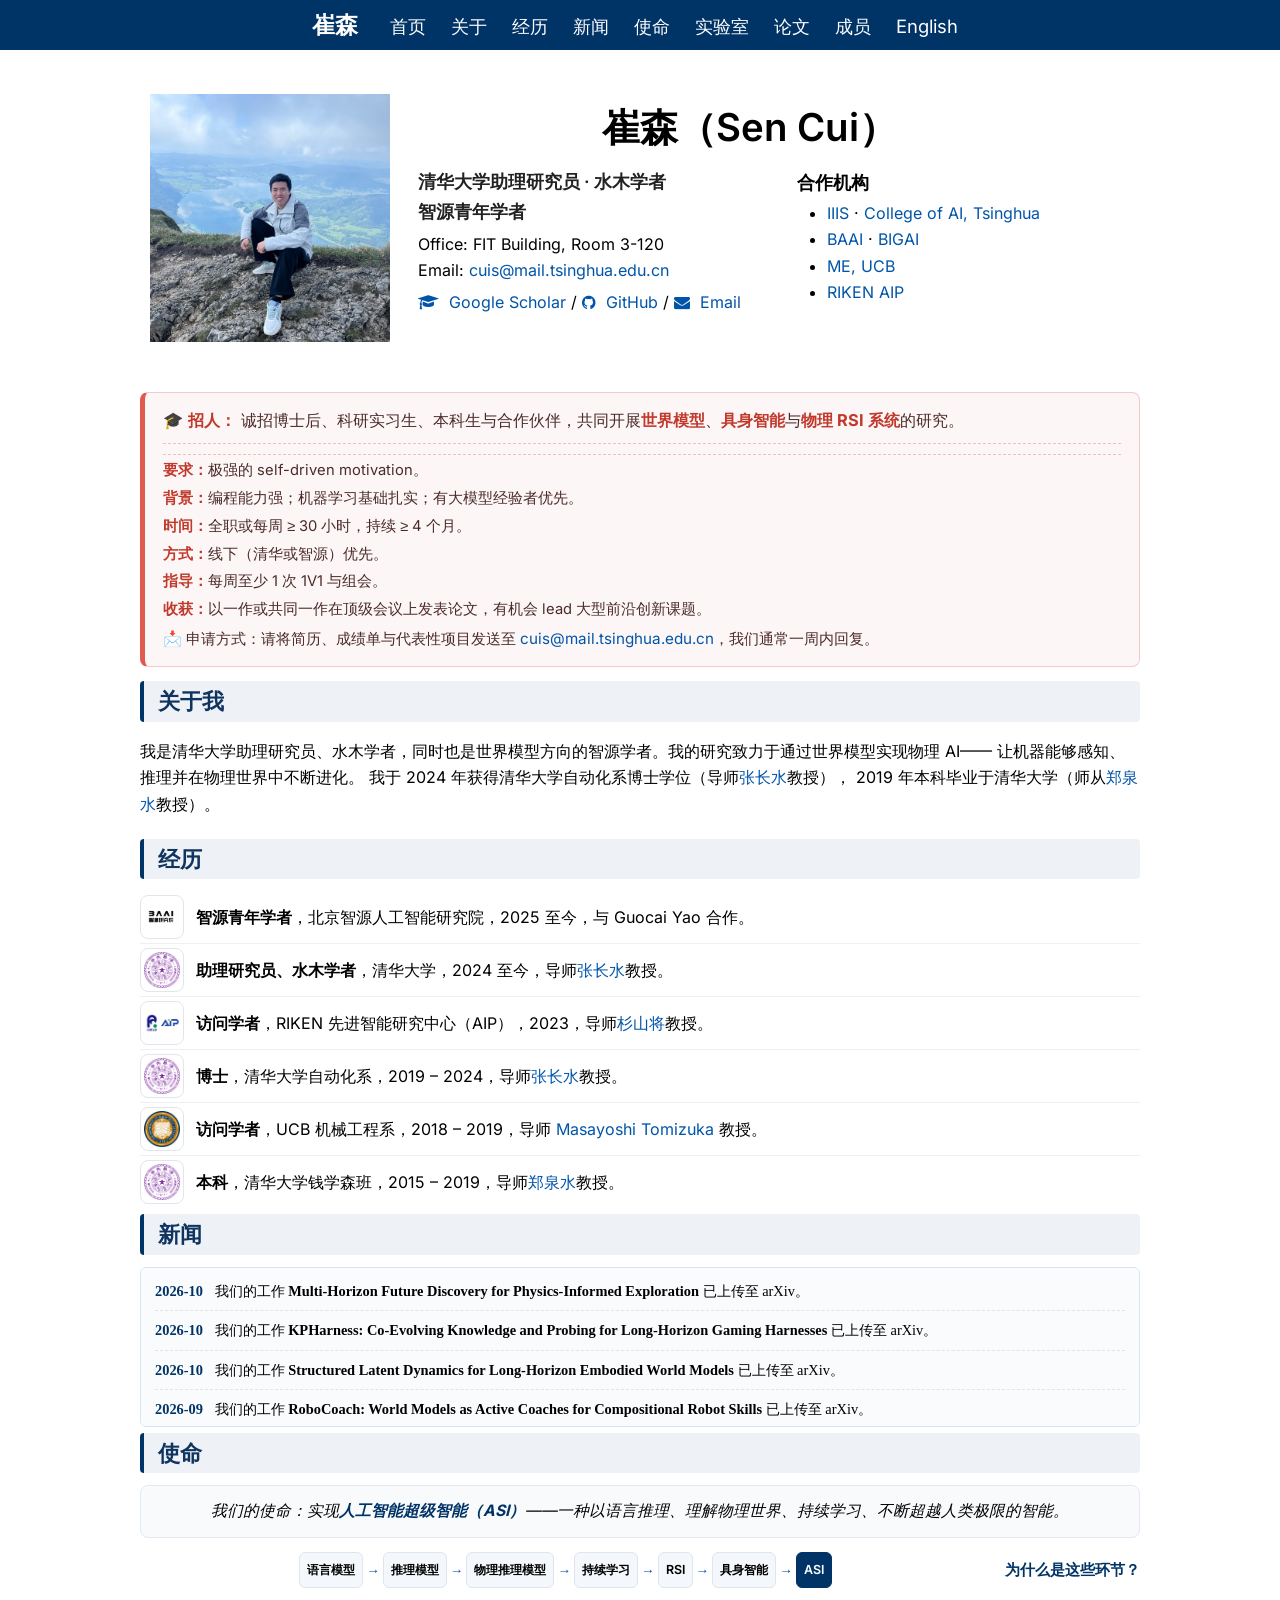
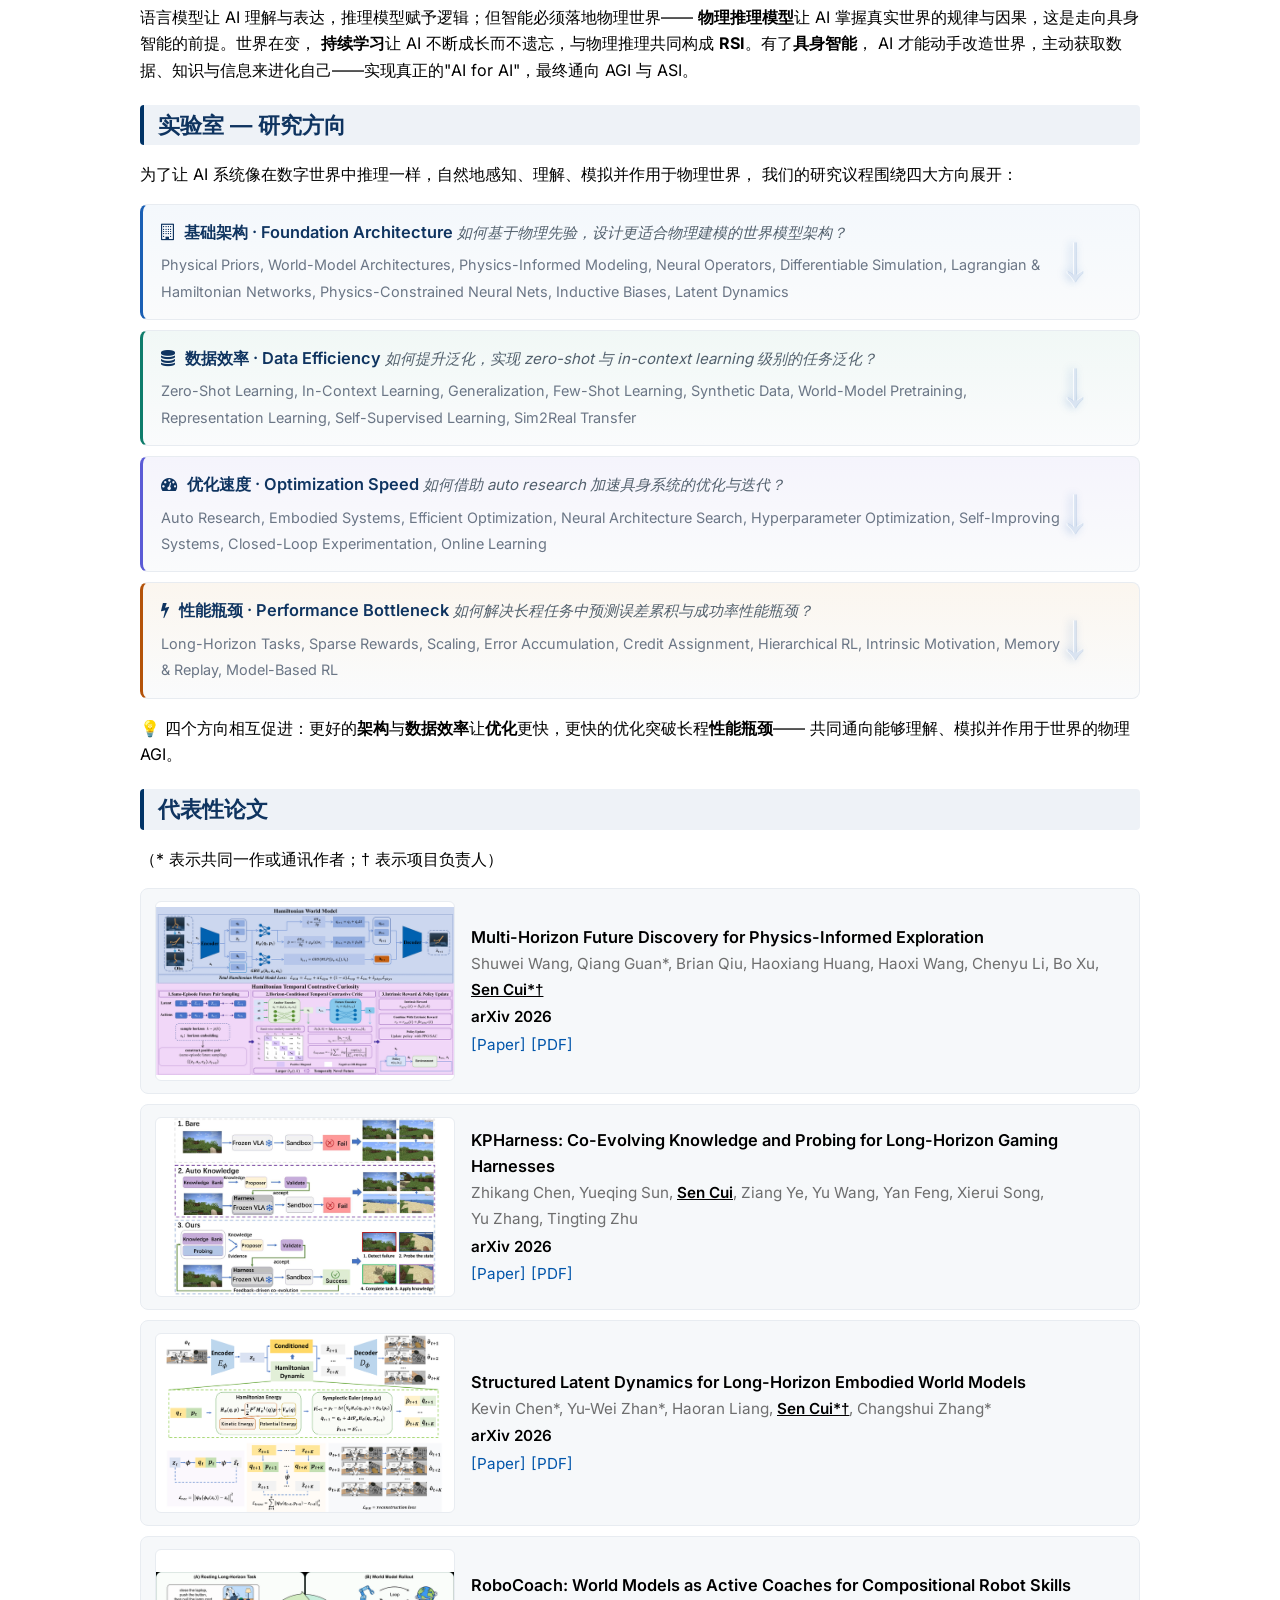
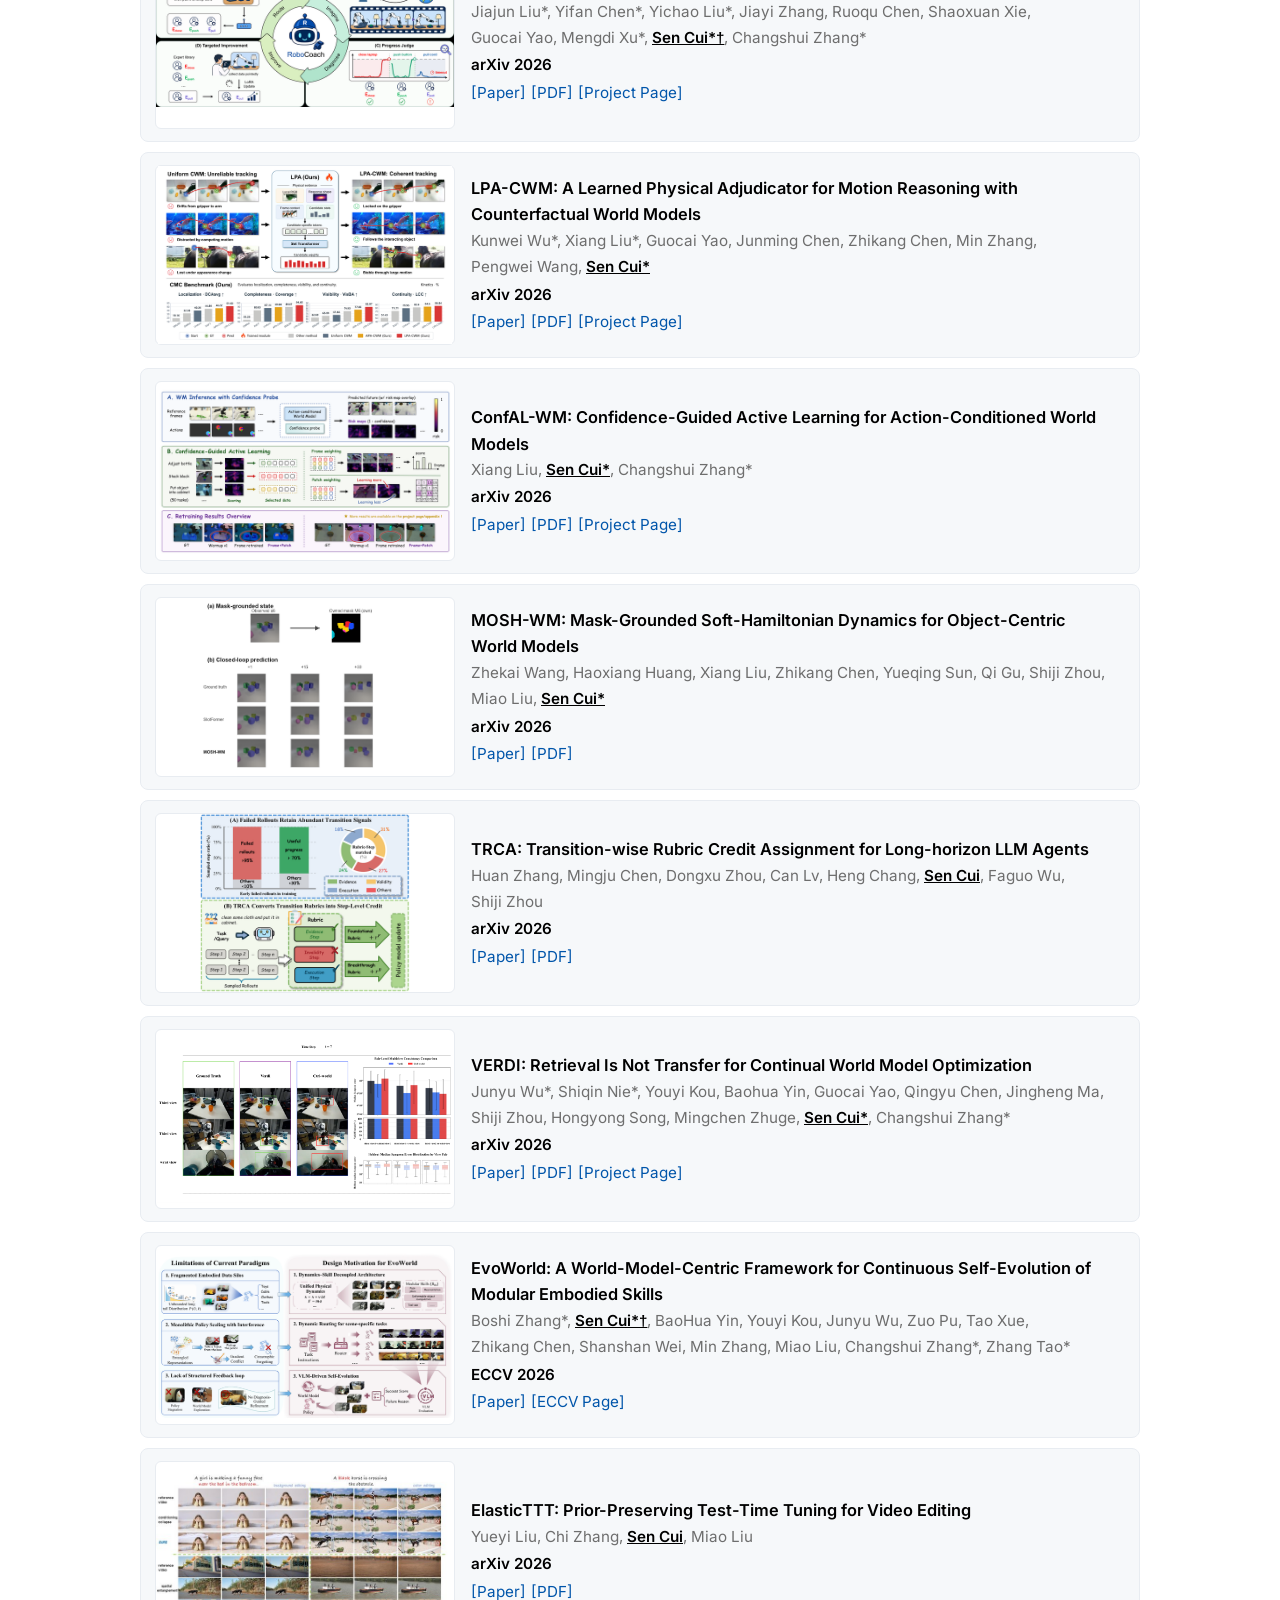
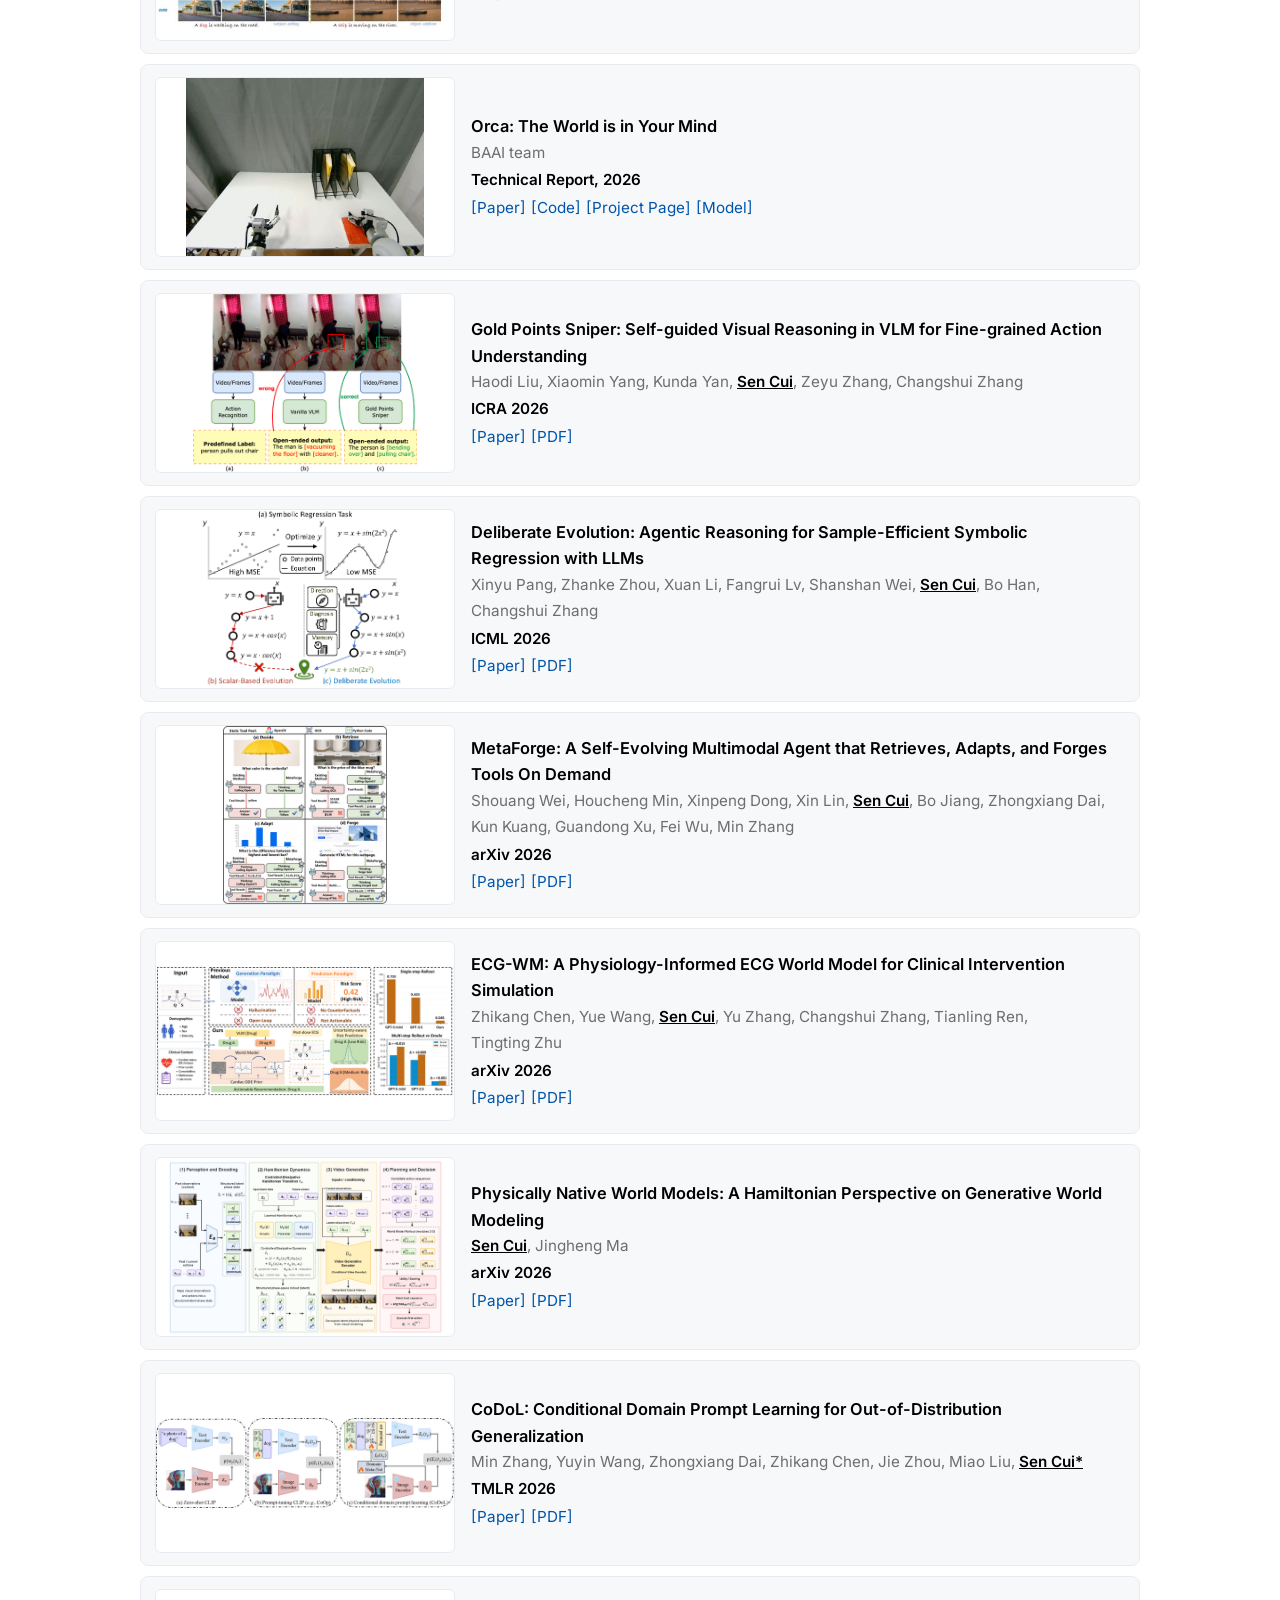
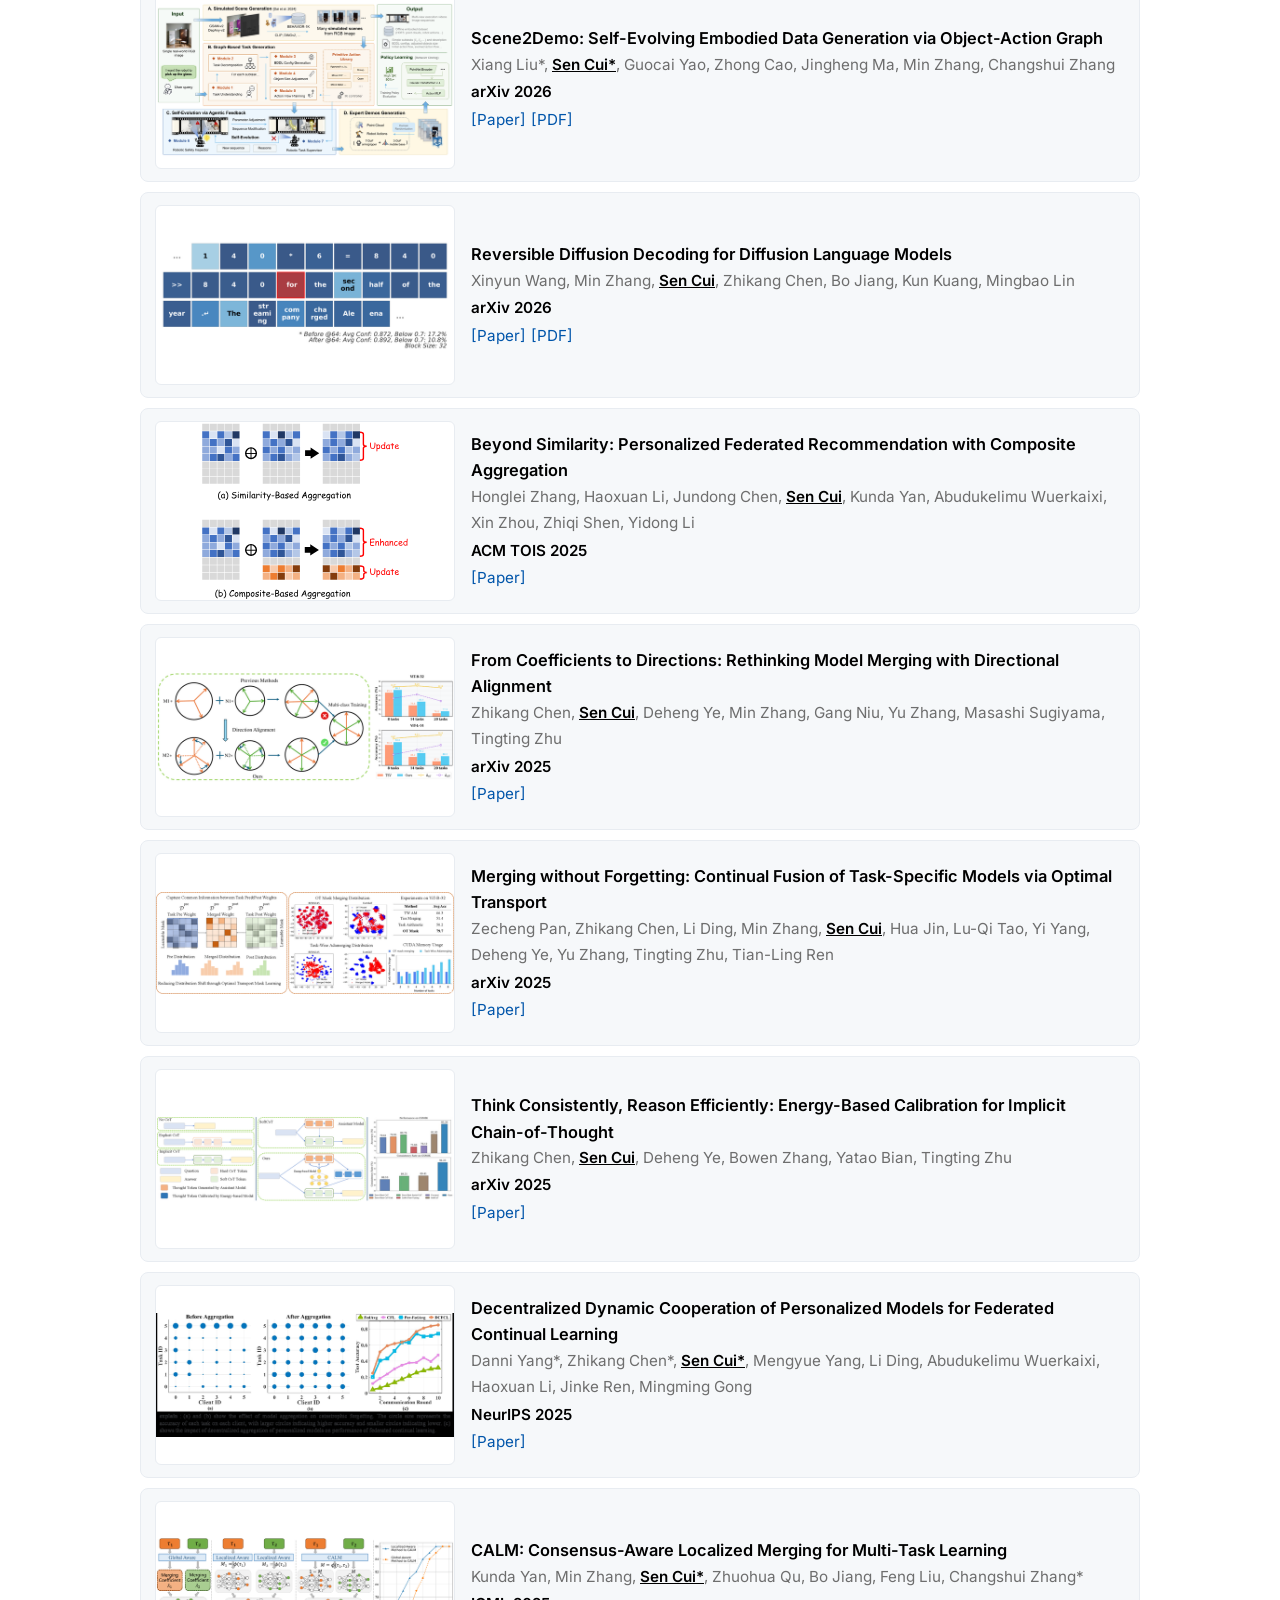
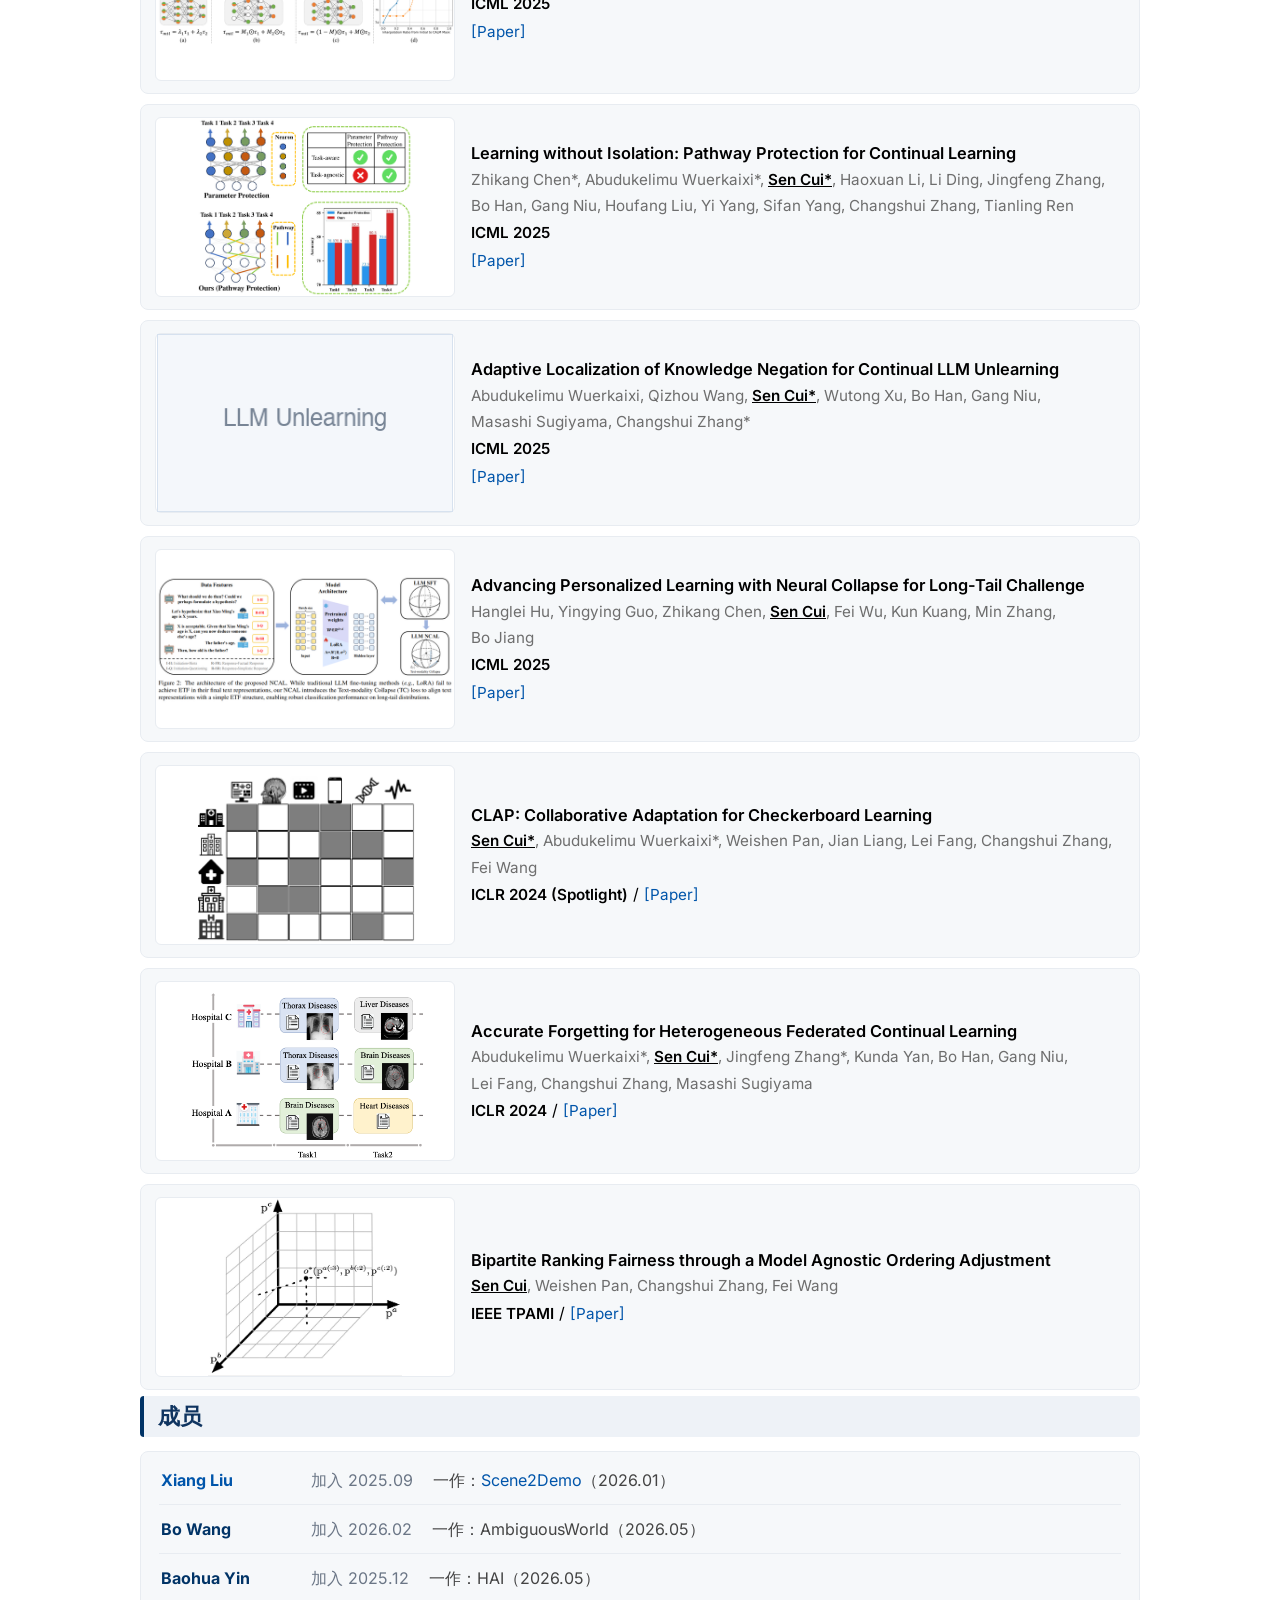
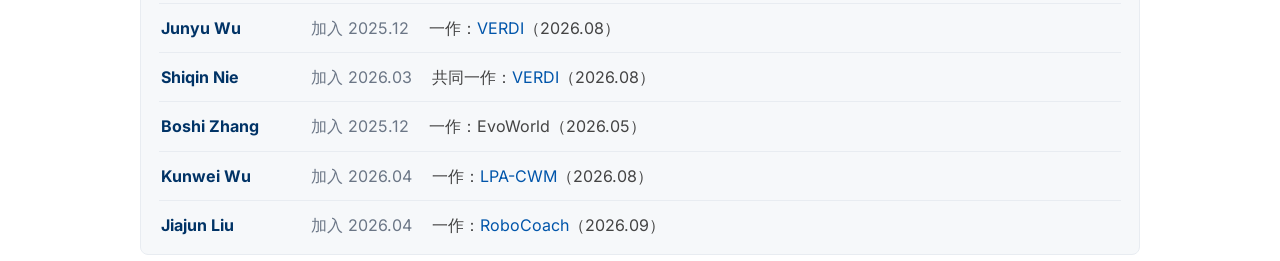
==== commit b54c3de9: "Mark Qiang Guan and Sen Cui as corresponding; Sen Cui as project leader" ====
--- a/zh.html
+++ b/zh.html
@@ -271,7 +271,7 @@
         <div class="img"><img loading="lazy" class="img_responsive" src="images/multi-horizon.png" alt=""></div>
         <div class="text">
           <div class="title"><a href="https://arxiv.org/abs/2610.35468">Multi-Horizon Future Discovery for Physics-Informed Exploration</a></div>
-          <div class="authors"><span class="author">Shuwei Wang</span>, <span class="author">Qiang Guan</span>, <span class="author">Brian Qiu</span>, <span class="author">Haoxiang Huang</span>, <span class="author">Haoxi Wang</span>, <span class="author">Chenyu Li</span>, <span class="author">Bo Xu</span>, <span class="author jw">Sen Cui</span></div>
+          <div class="authors"><span class="author">Shuwei Wang</span>, <span class="author">Qiang Guan*</span>, <span class="author">Brian Qiu</span>, <span class="author">Haoxiang Huang</span>, <span class="author">Haoxi Wang</span>, <span class="author">Chenyu Li</span>, <span class="author">Bo Xu</span>, <span class="author jw">Sen Cui*&#8224;</span></div>
           <div><span class="venue">arXiv 2026</span></div>
           <div><span class="tag"><a href="https://arxiv.org/abs/2610.35468">Paper</a></span> <span class="tag"><a href="https://arxiv.org/pdf/2610.35468">PDF</a></span></div>
         </div>
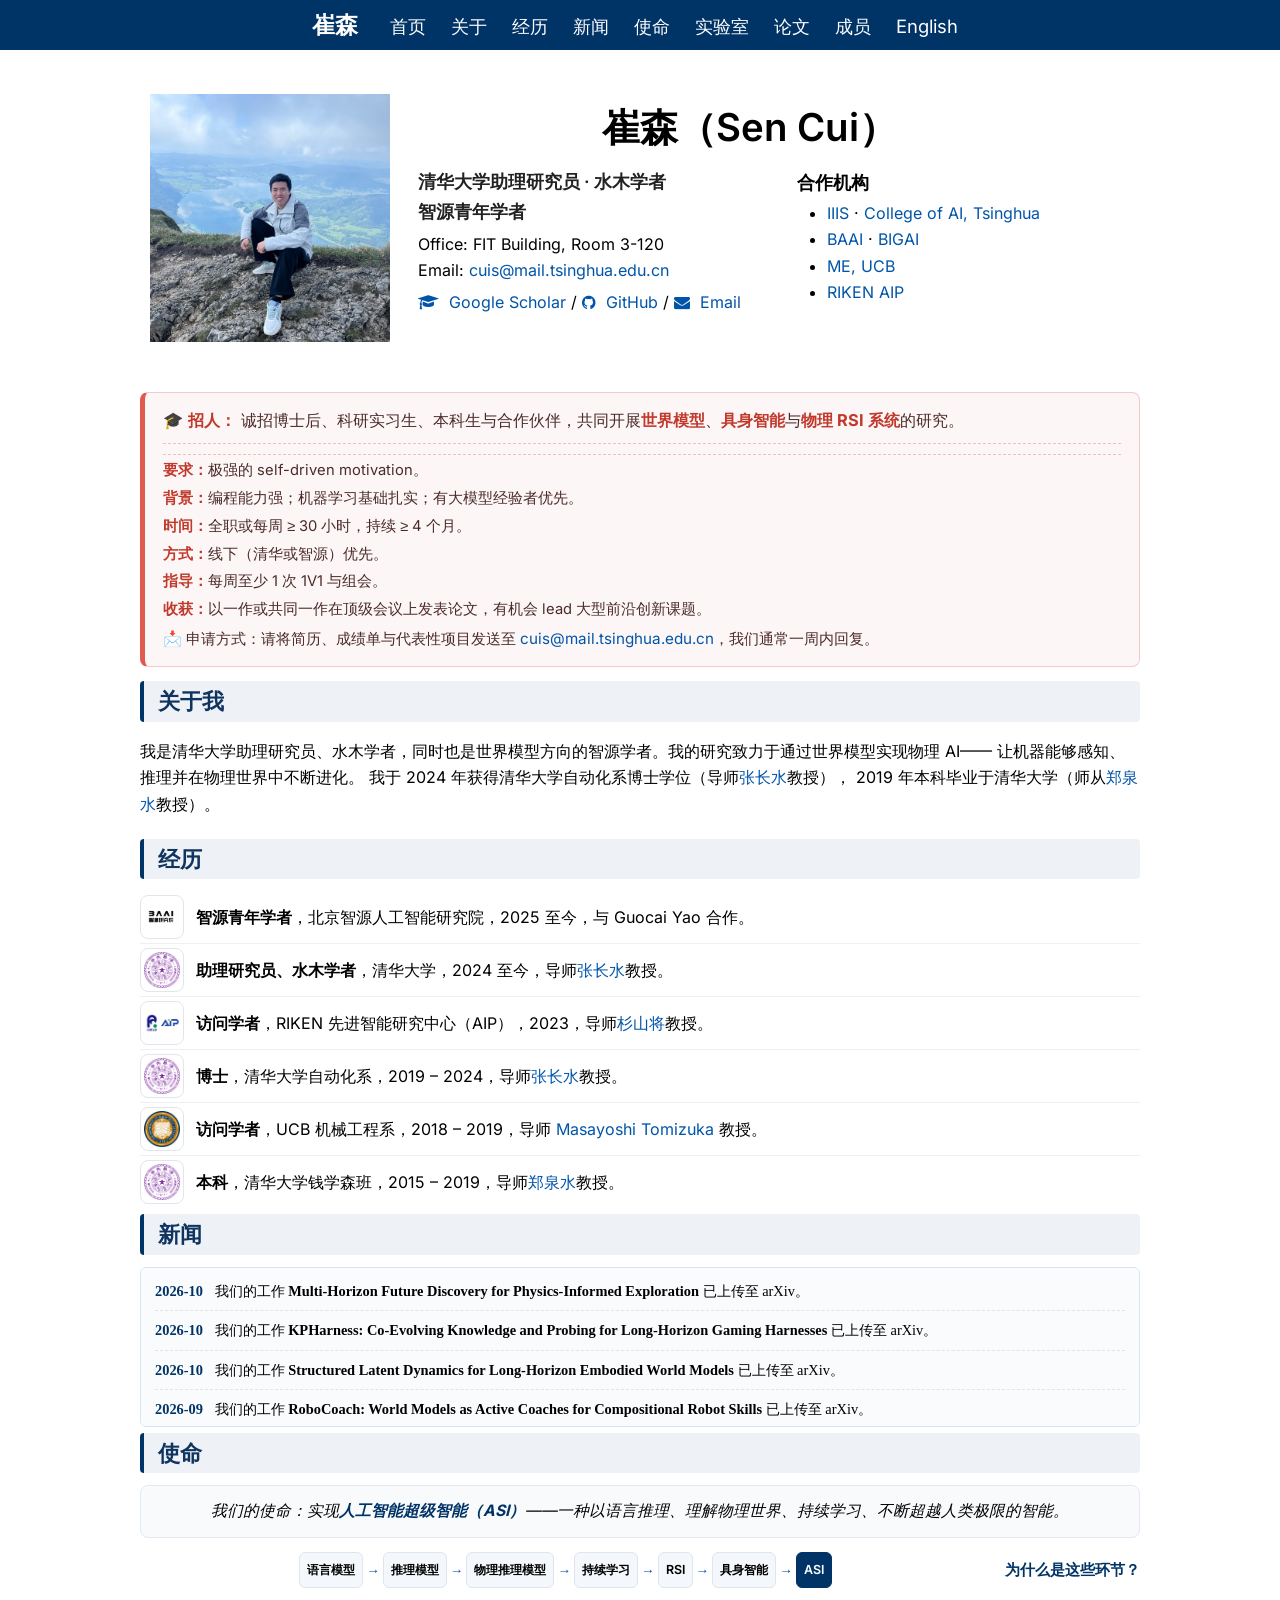
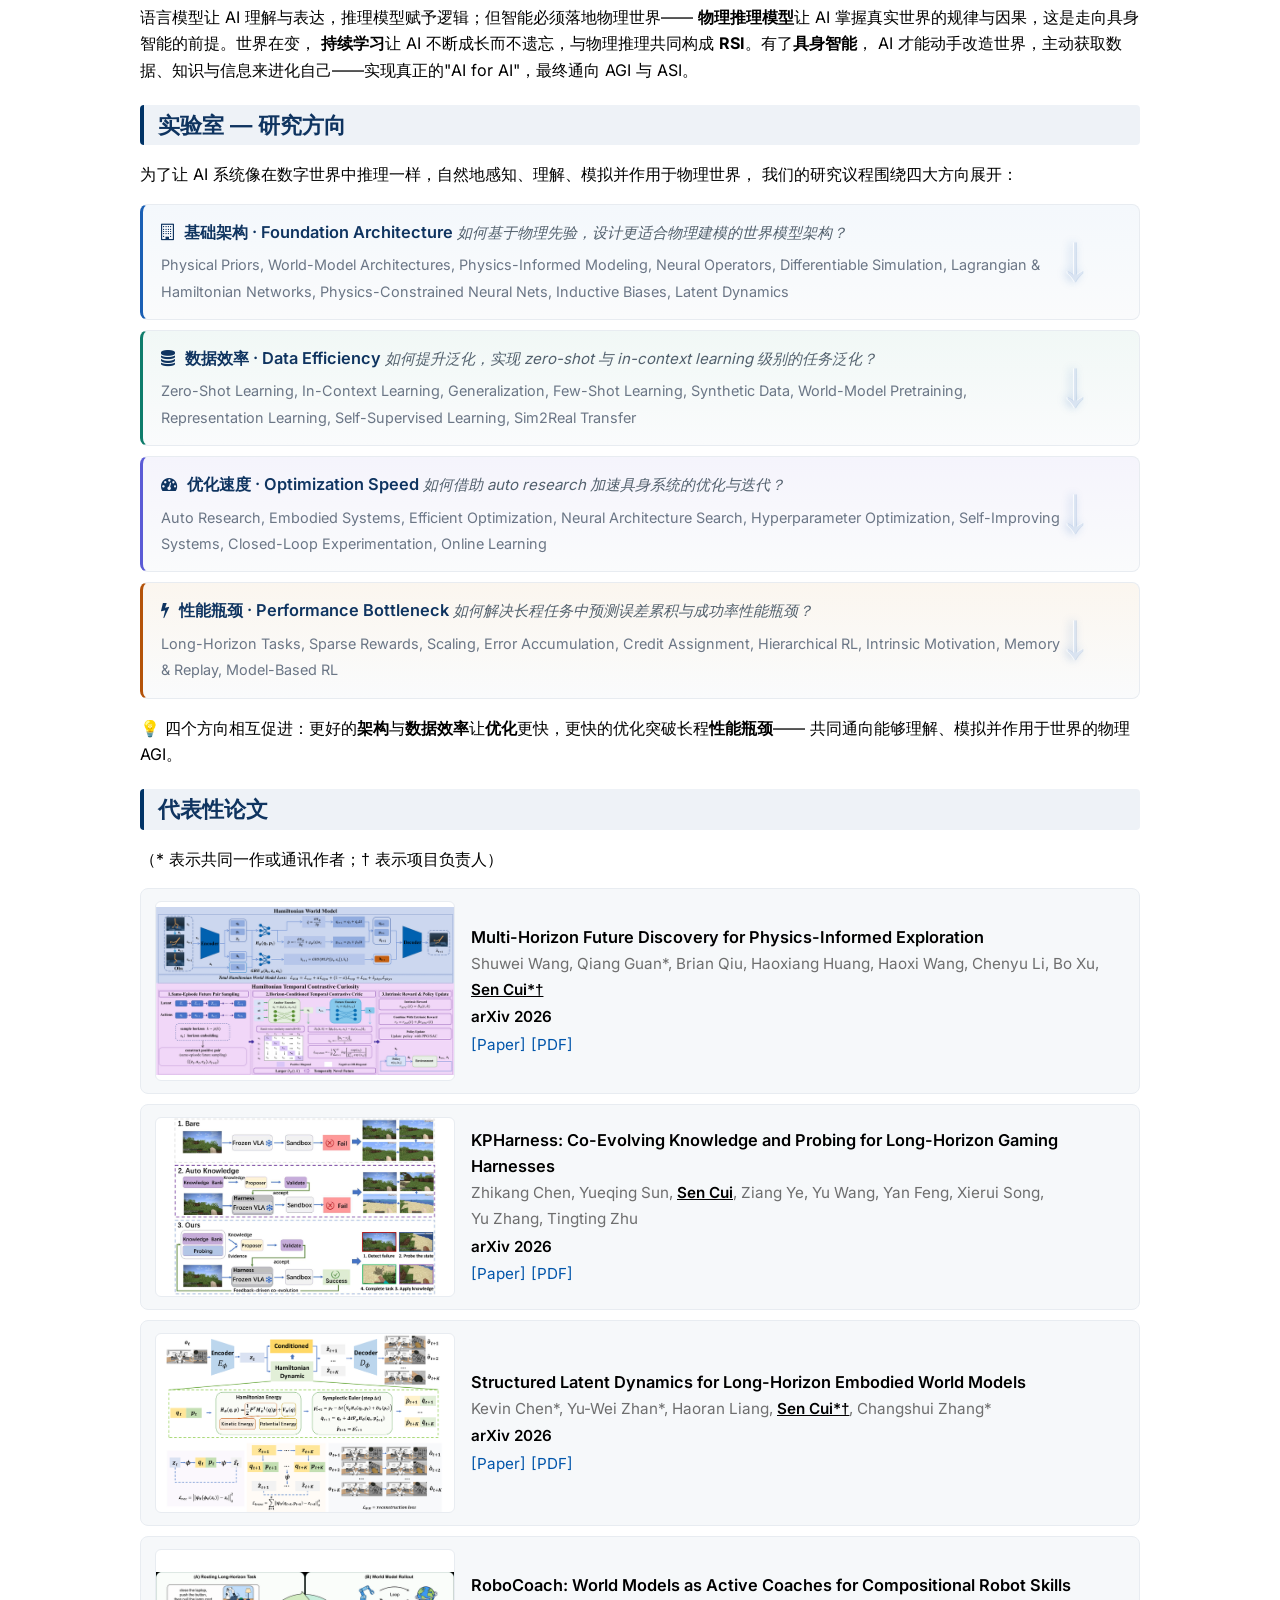
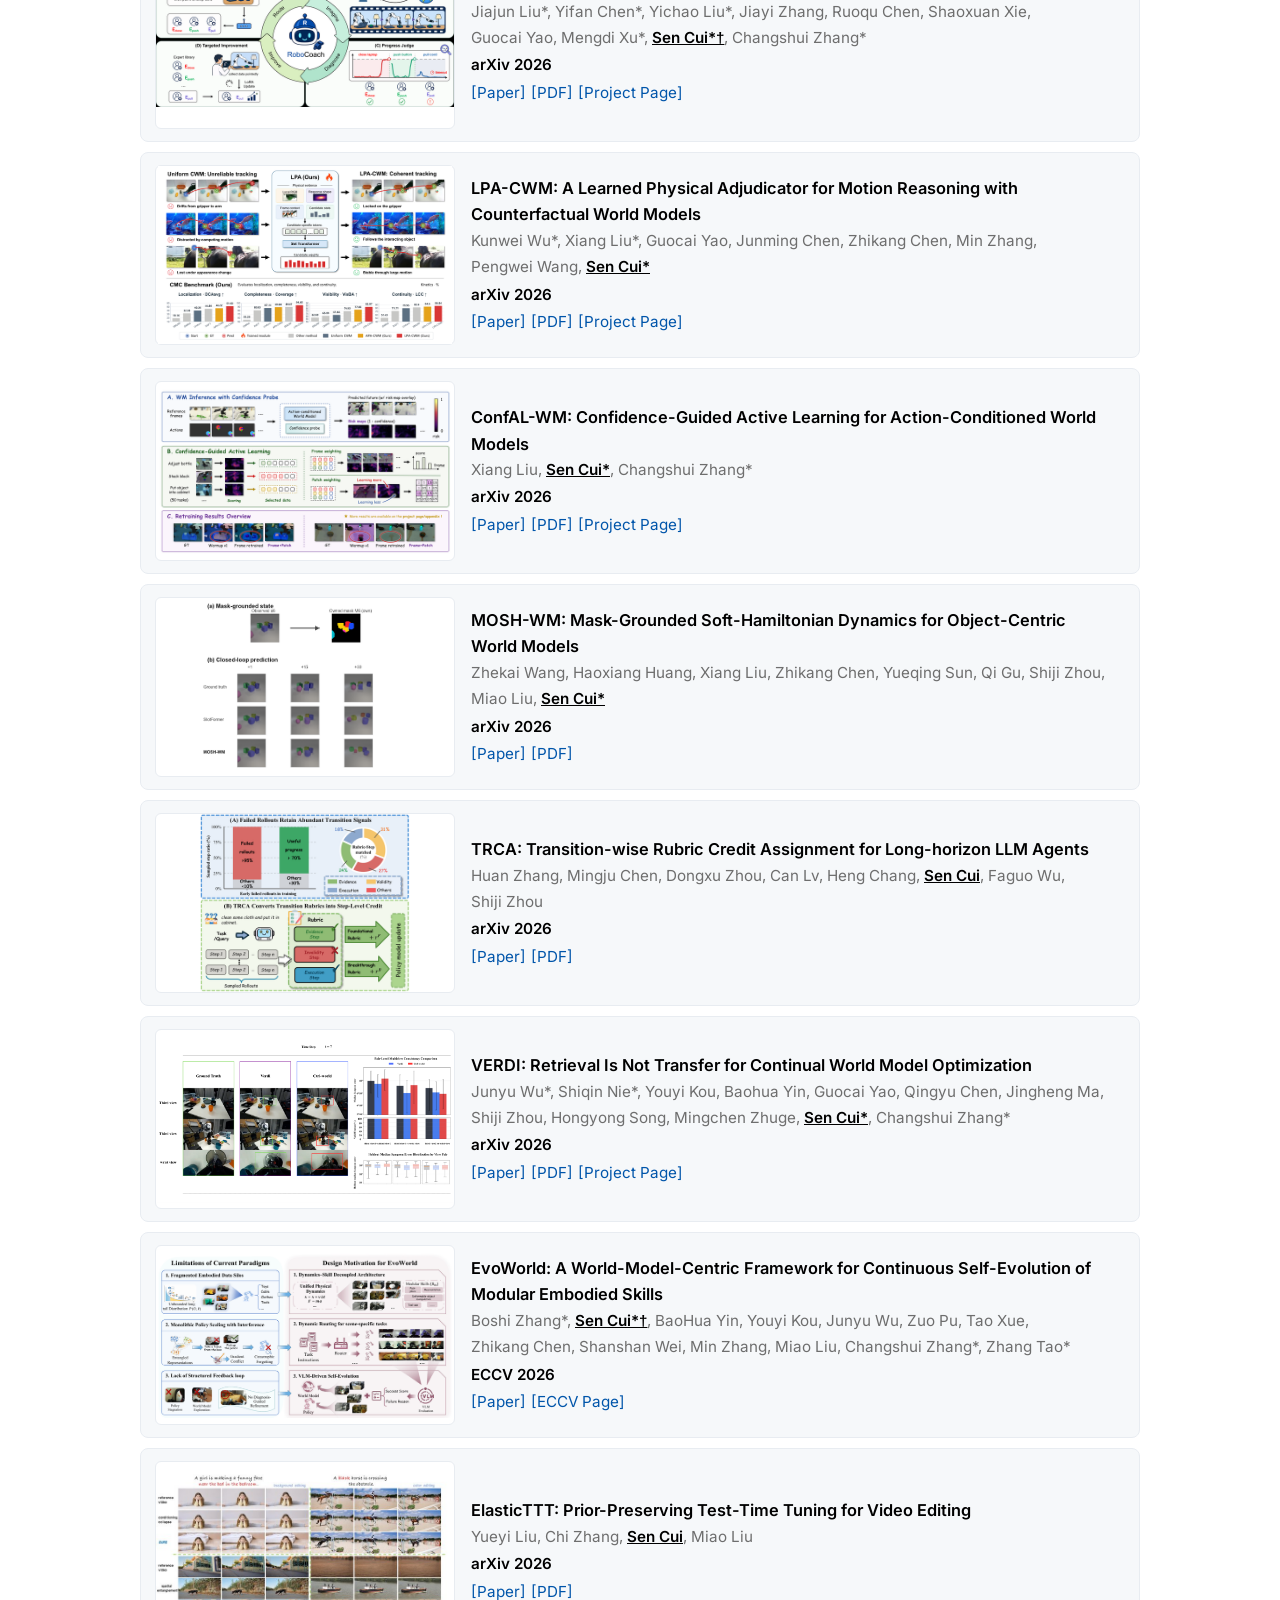
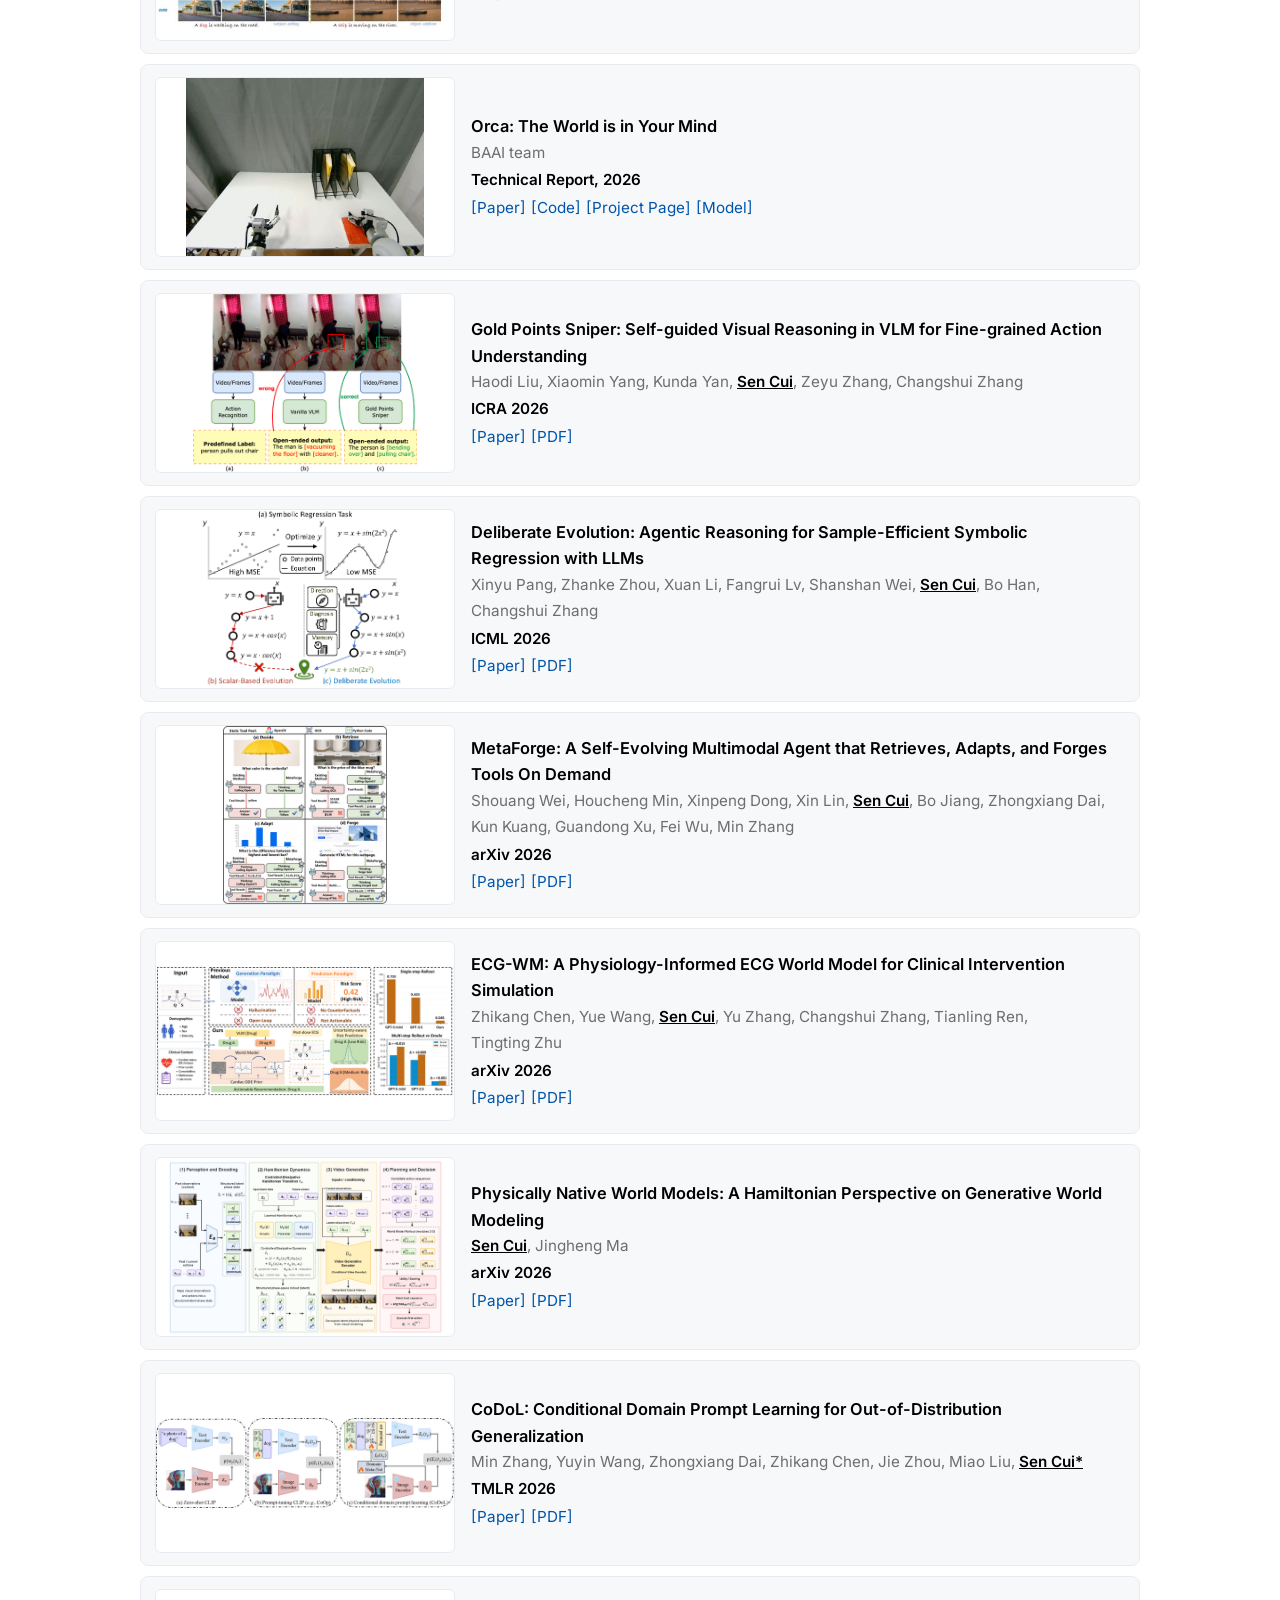
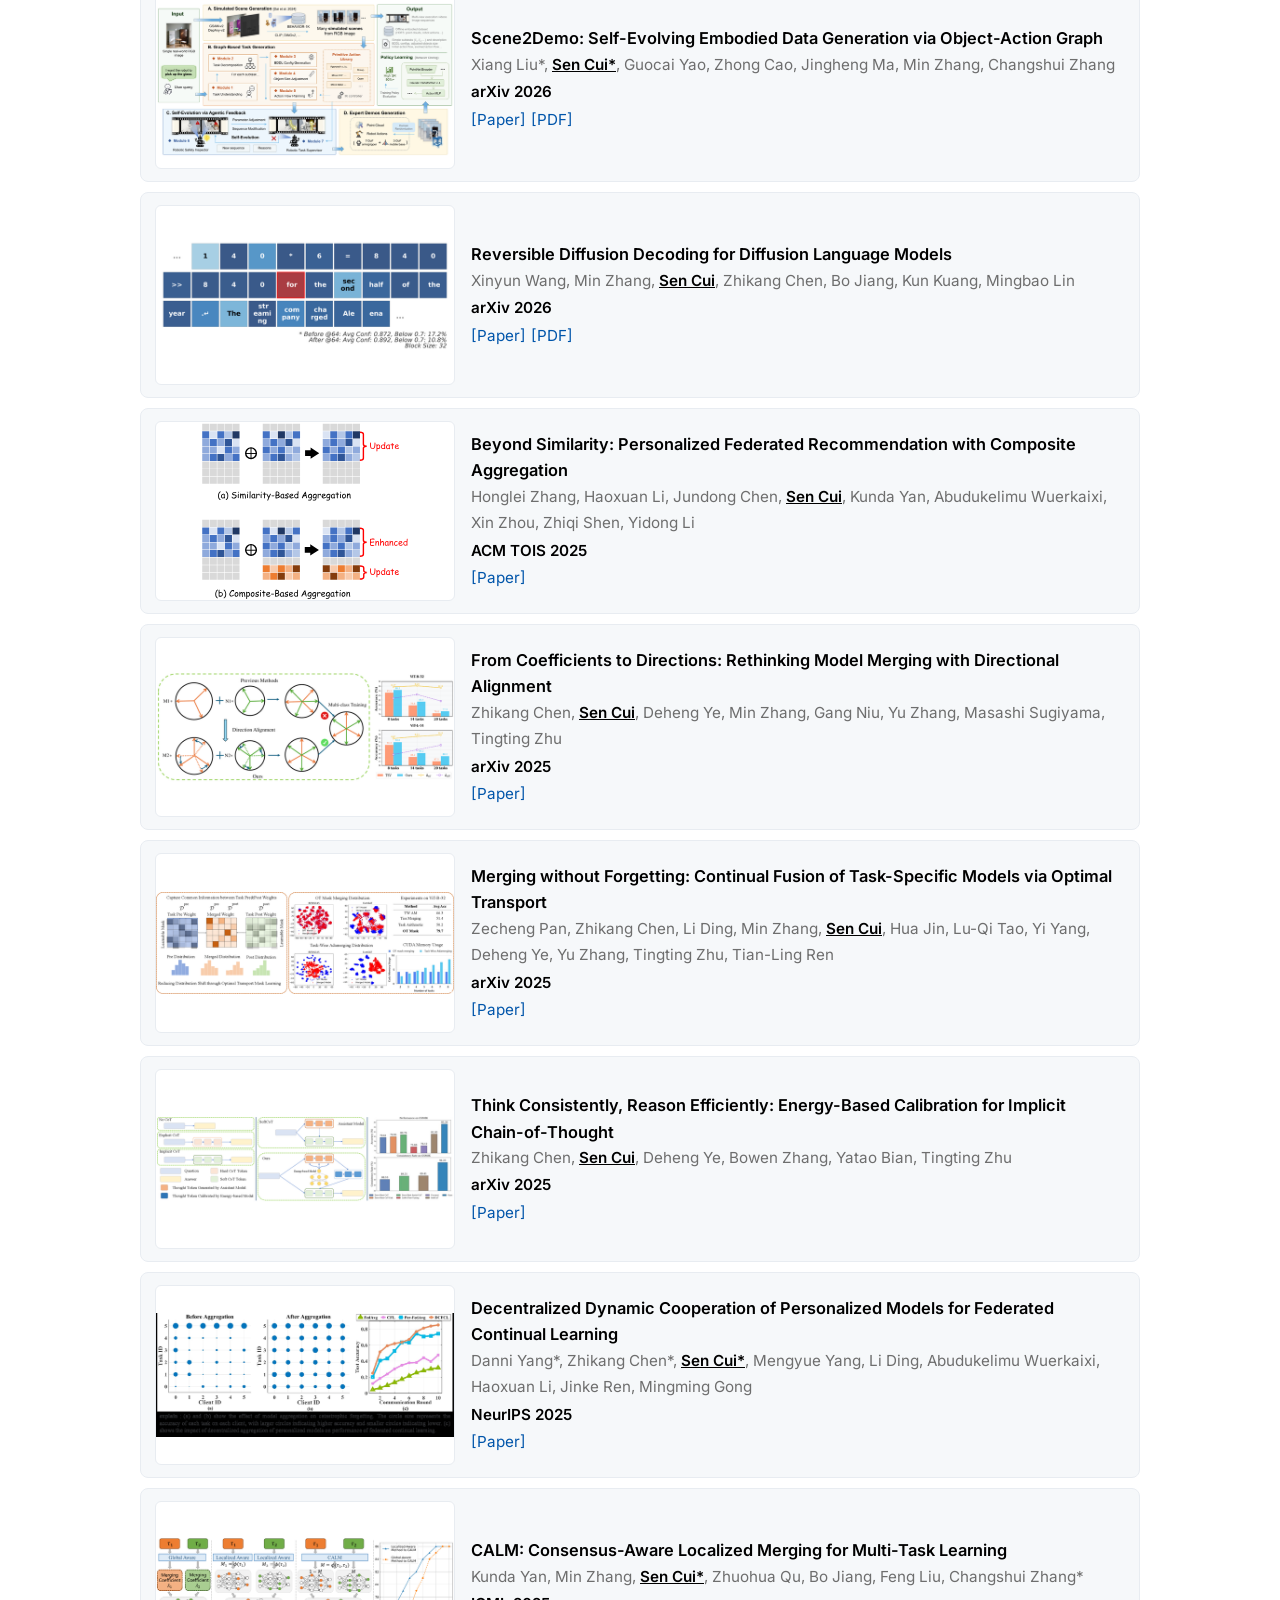
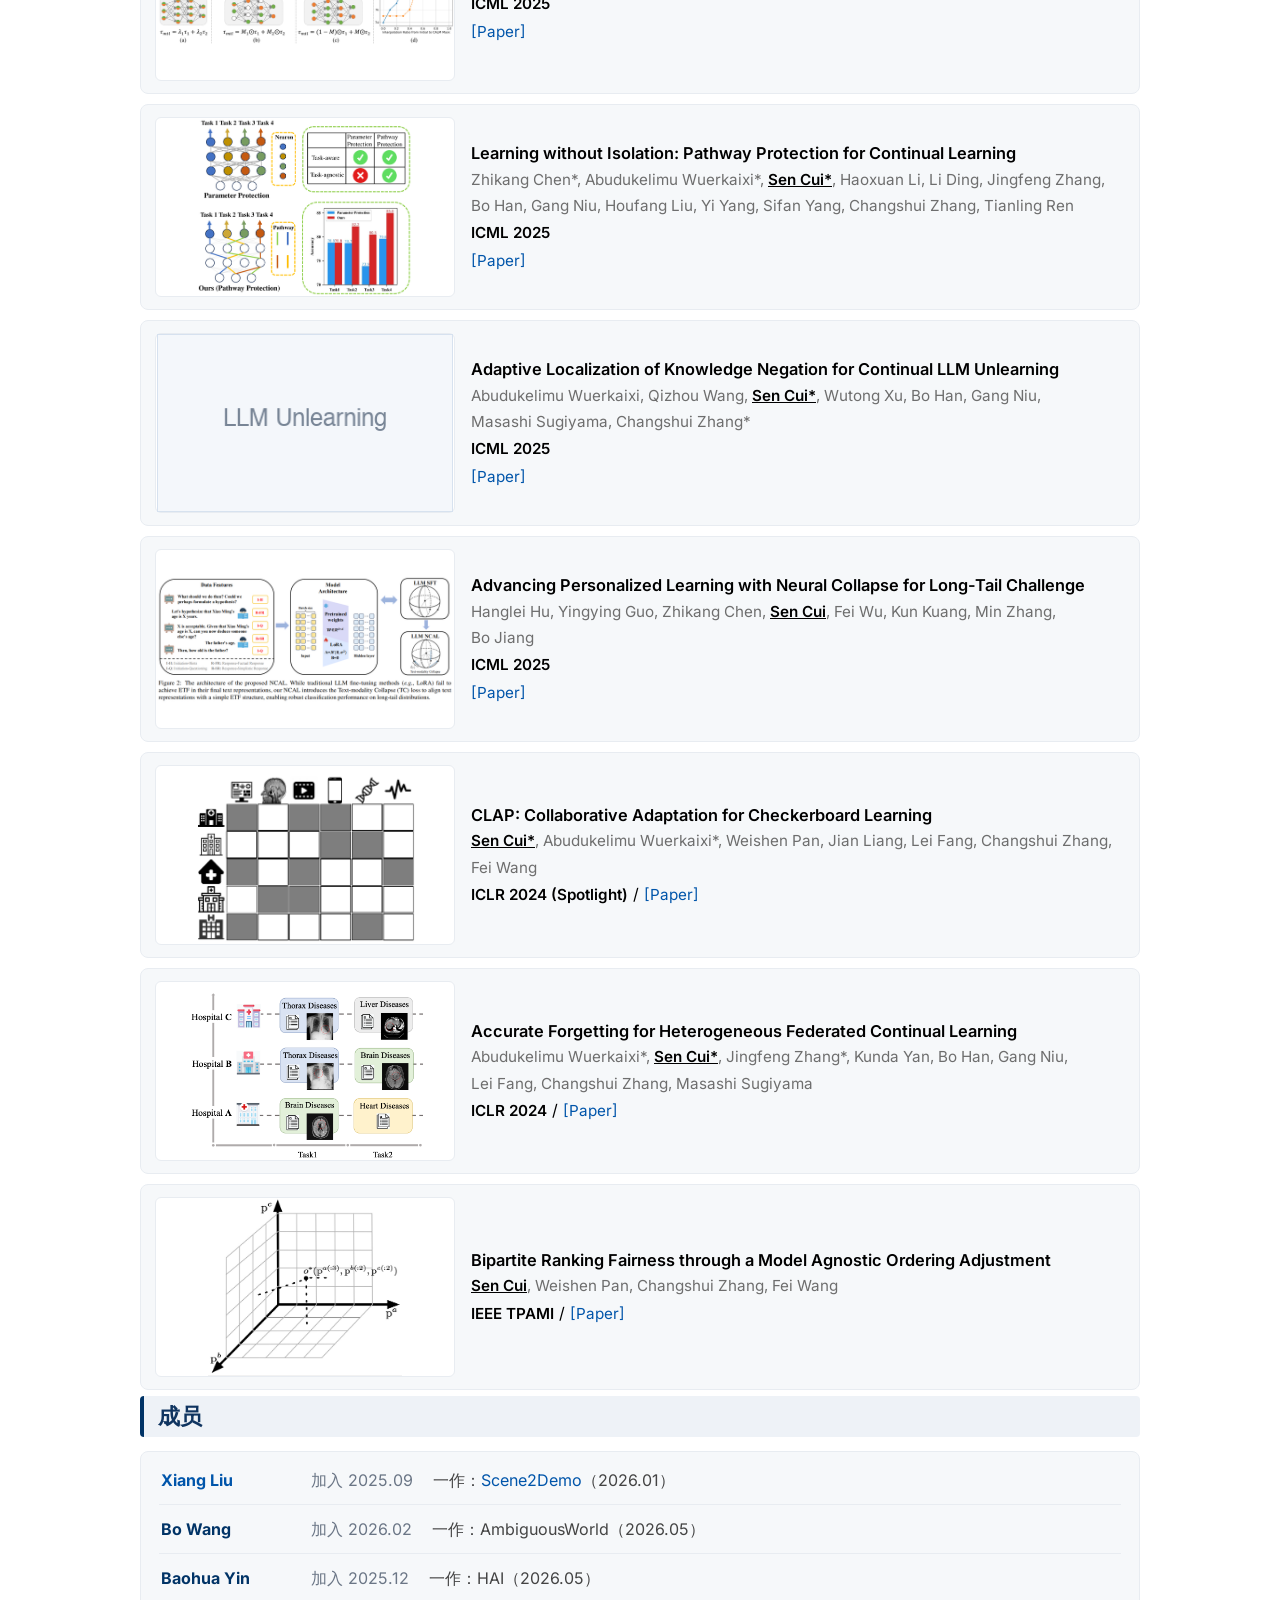
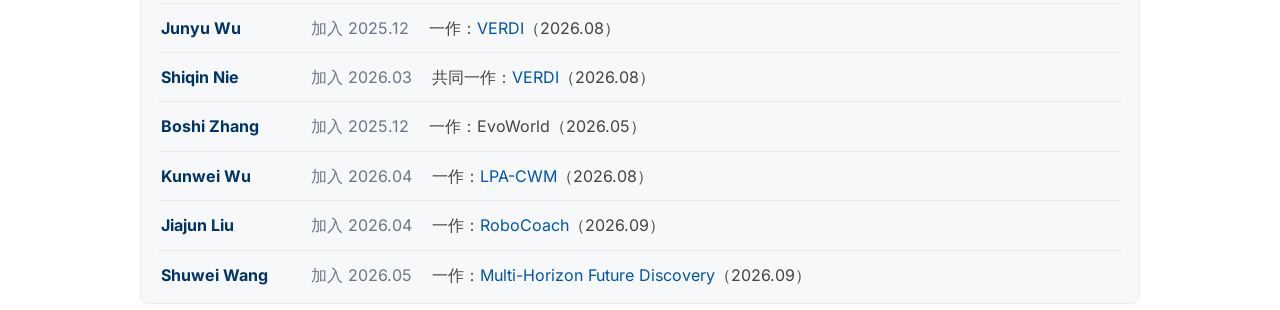
==== commit 3c11d13e: "Add Shuwei Wang to People section" ====
--- a/zh.html
+++ b/zh.html
@@ -629,6 +629,11 @@
           <span class="p-meta">加入 2026.04</span>
           <span class="p-work">一作：<a href="https://arxiv.org/abs/2609.39685" title="RoboCoach: World Models as Active Coaches for Compositional Robot Skills">RoboCoach</a>（2026.09）</span>
         </div>
+        <div class="person">
+          <span class="p-name">Shuwei Wang</span>
+          <span class="p-meta">加入 2026.05</span>
+          <span class="p-work">一作：<a href="https://arxiv.org/abs/2610.35468" title="Multi-Horizon Future Discovery for Physics-Informed Exploration">Multi-Horizon Future Discovery</a>（2026.09）</span>
+        </div>
       </div>
     </section>
 </main>
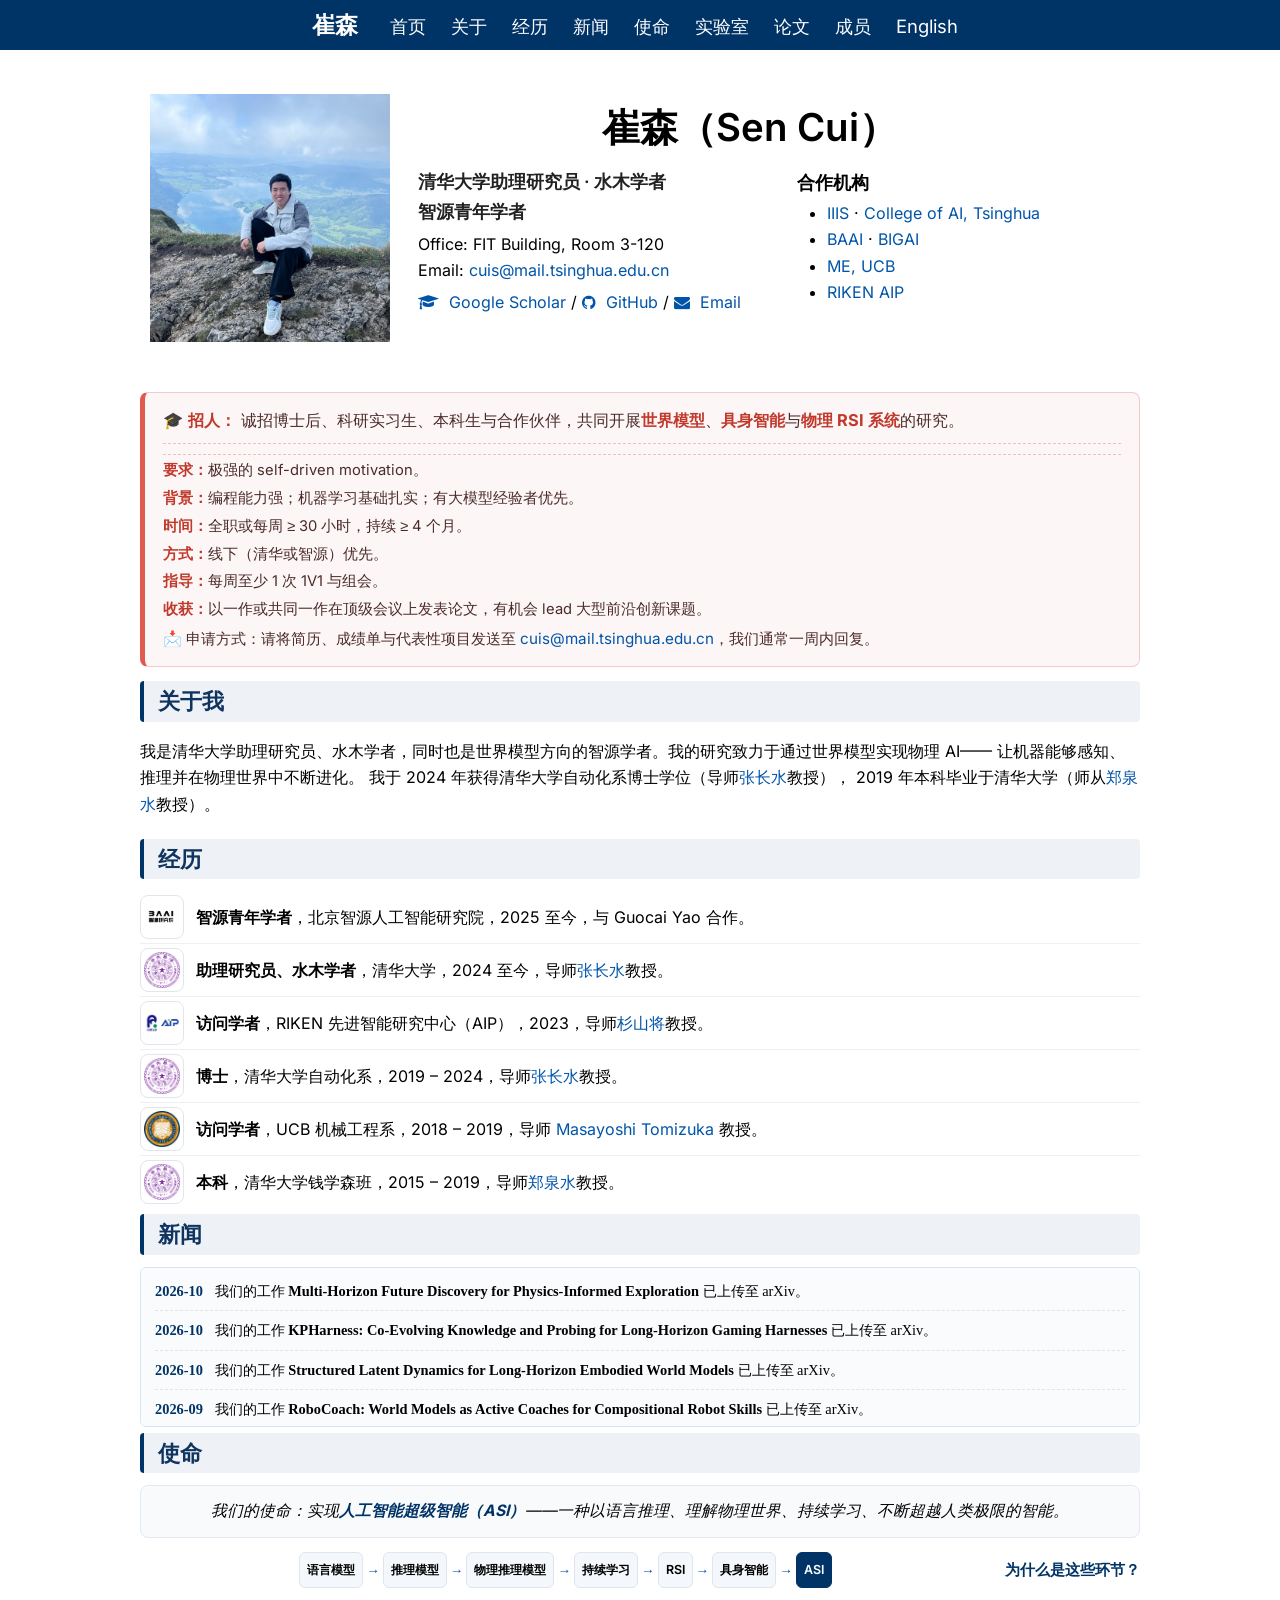
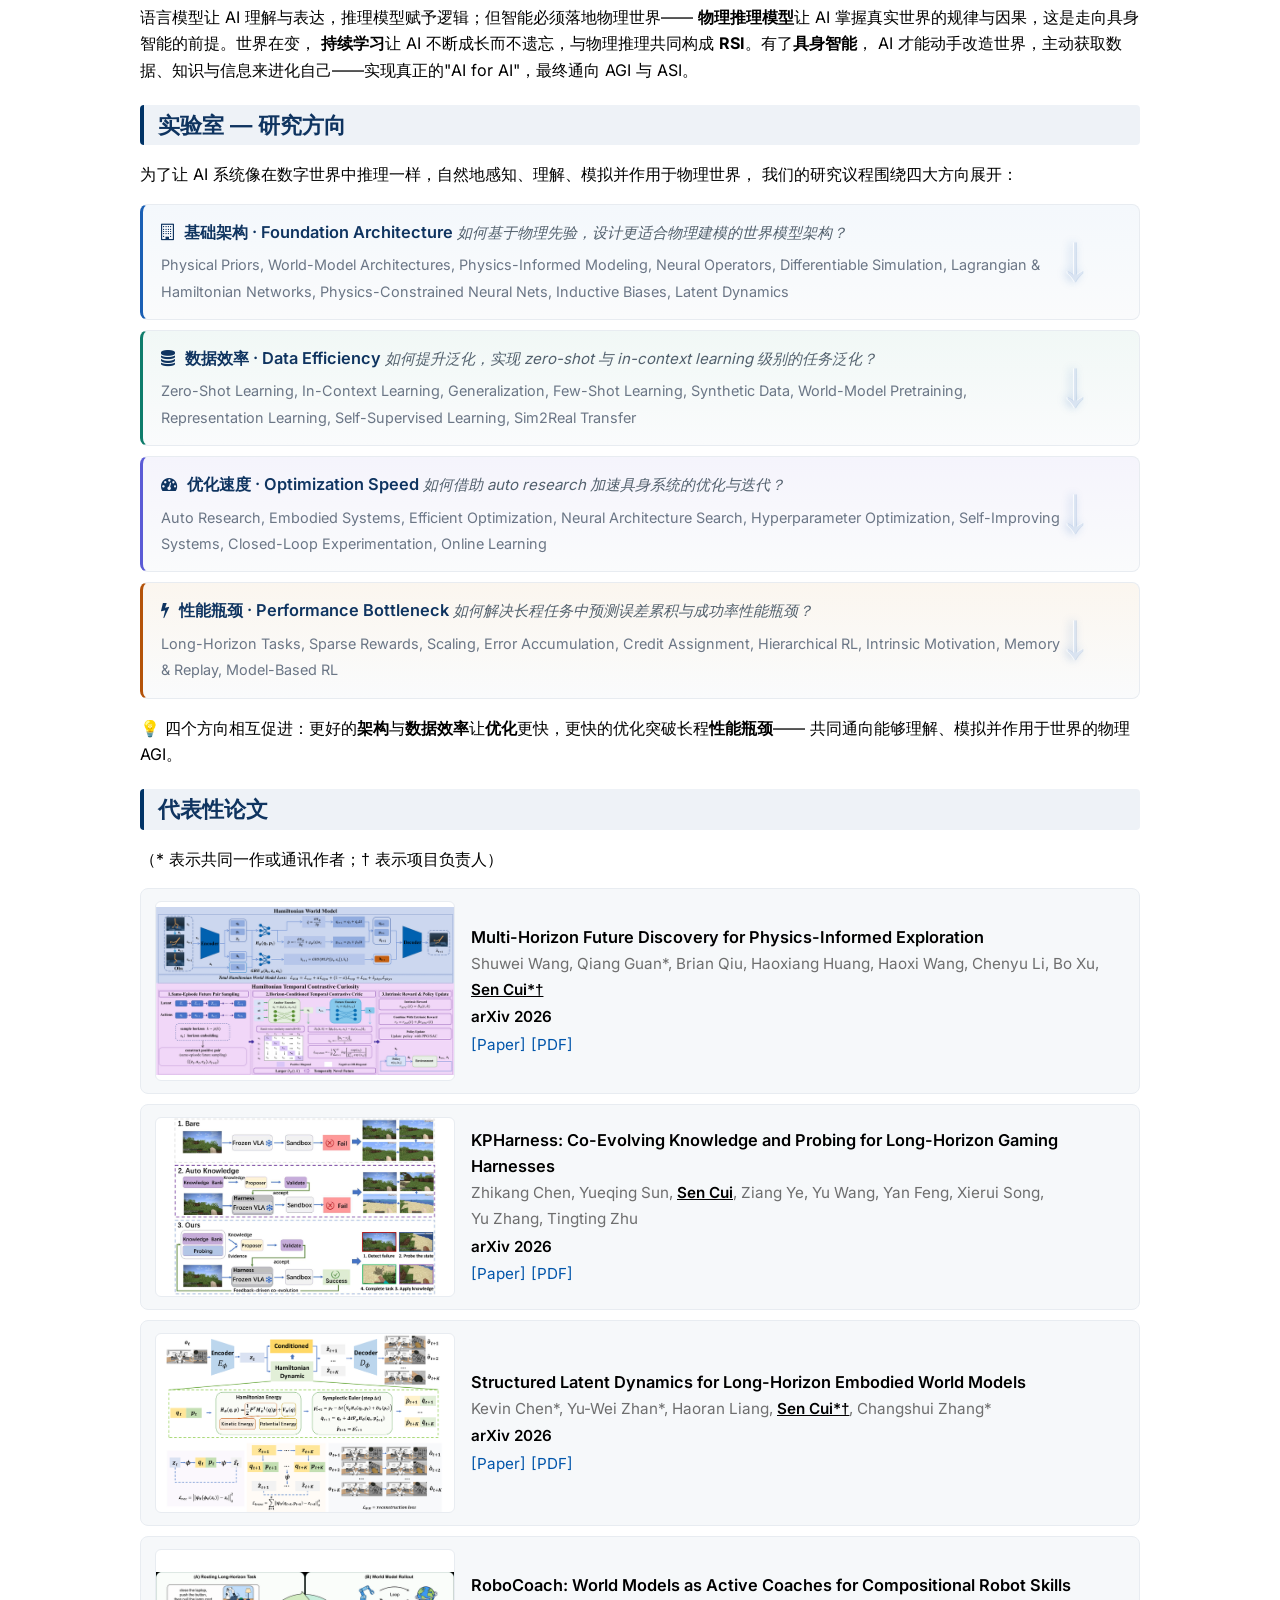
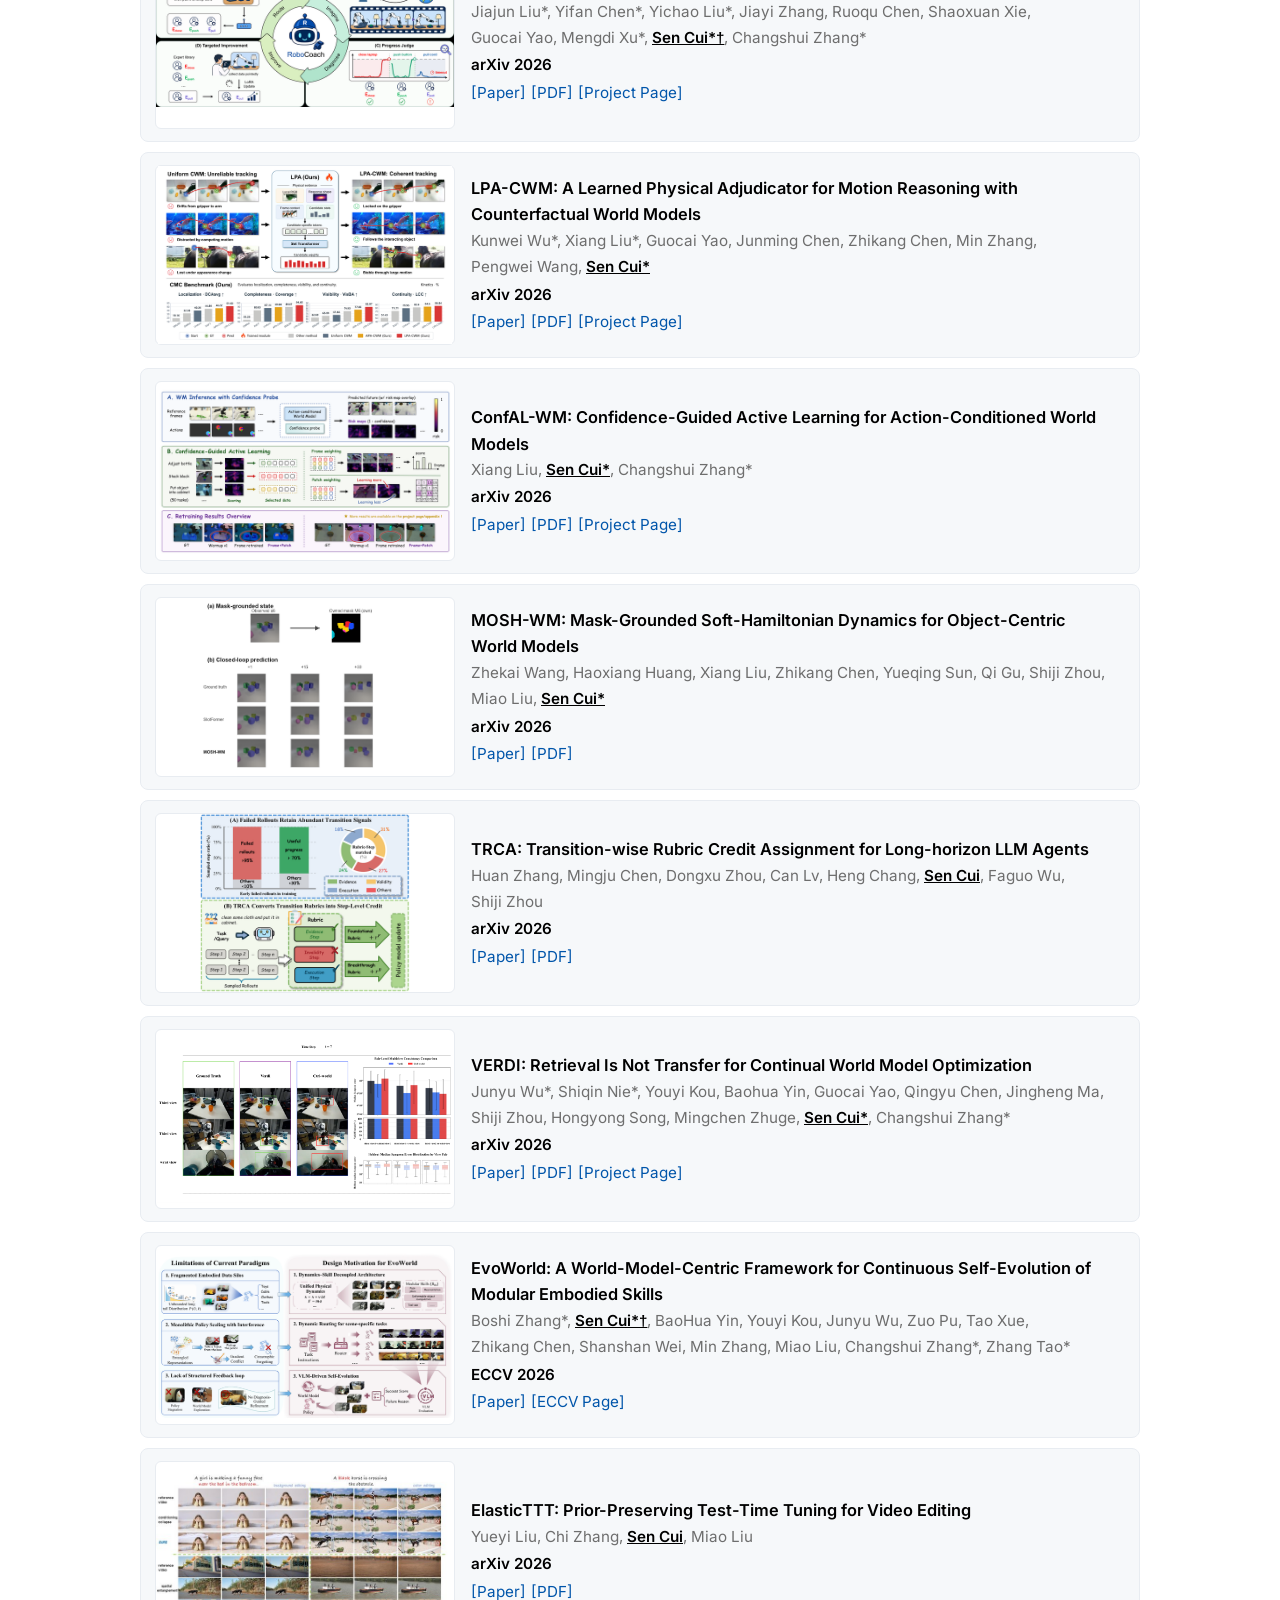
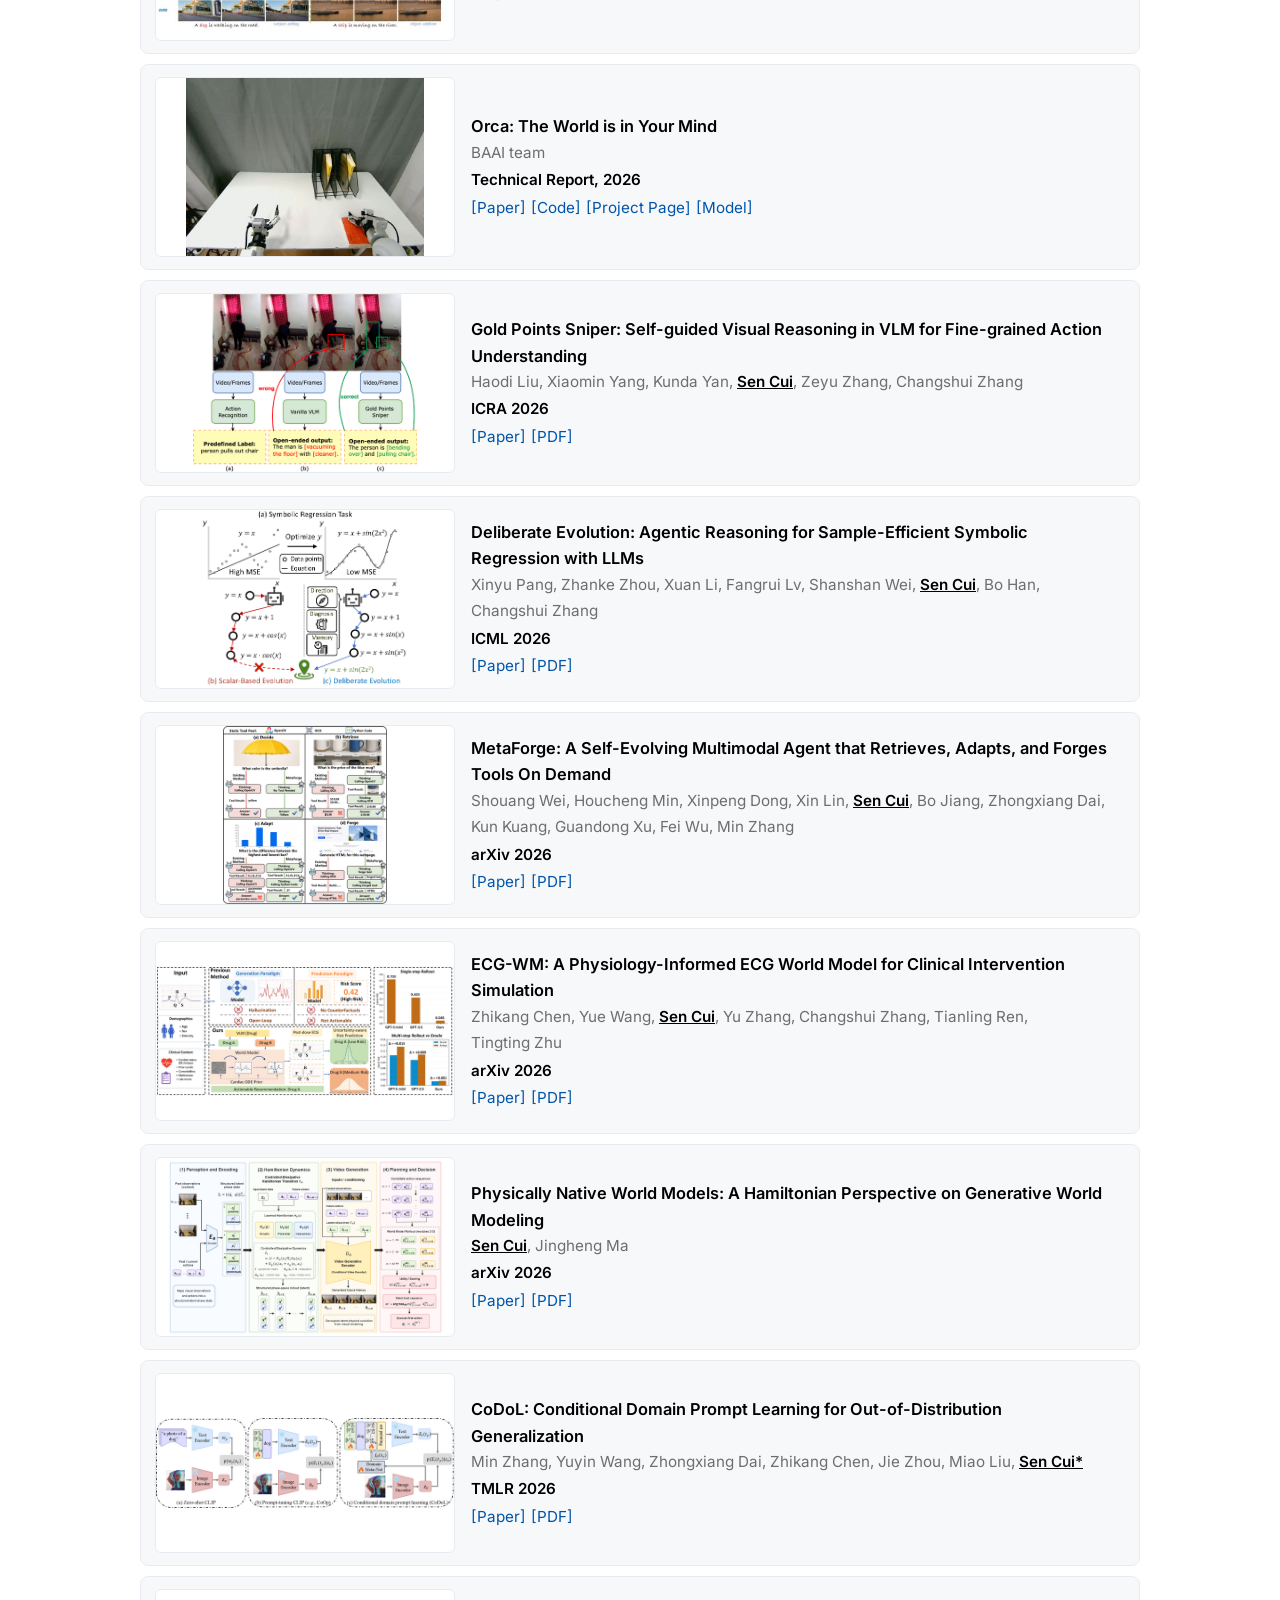
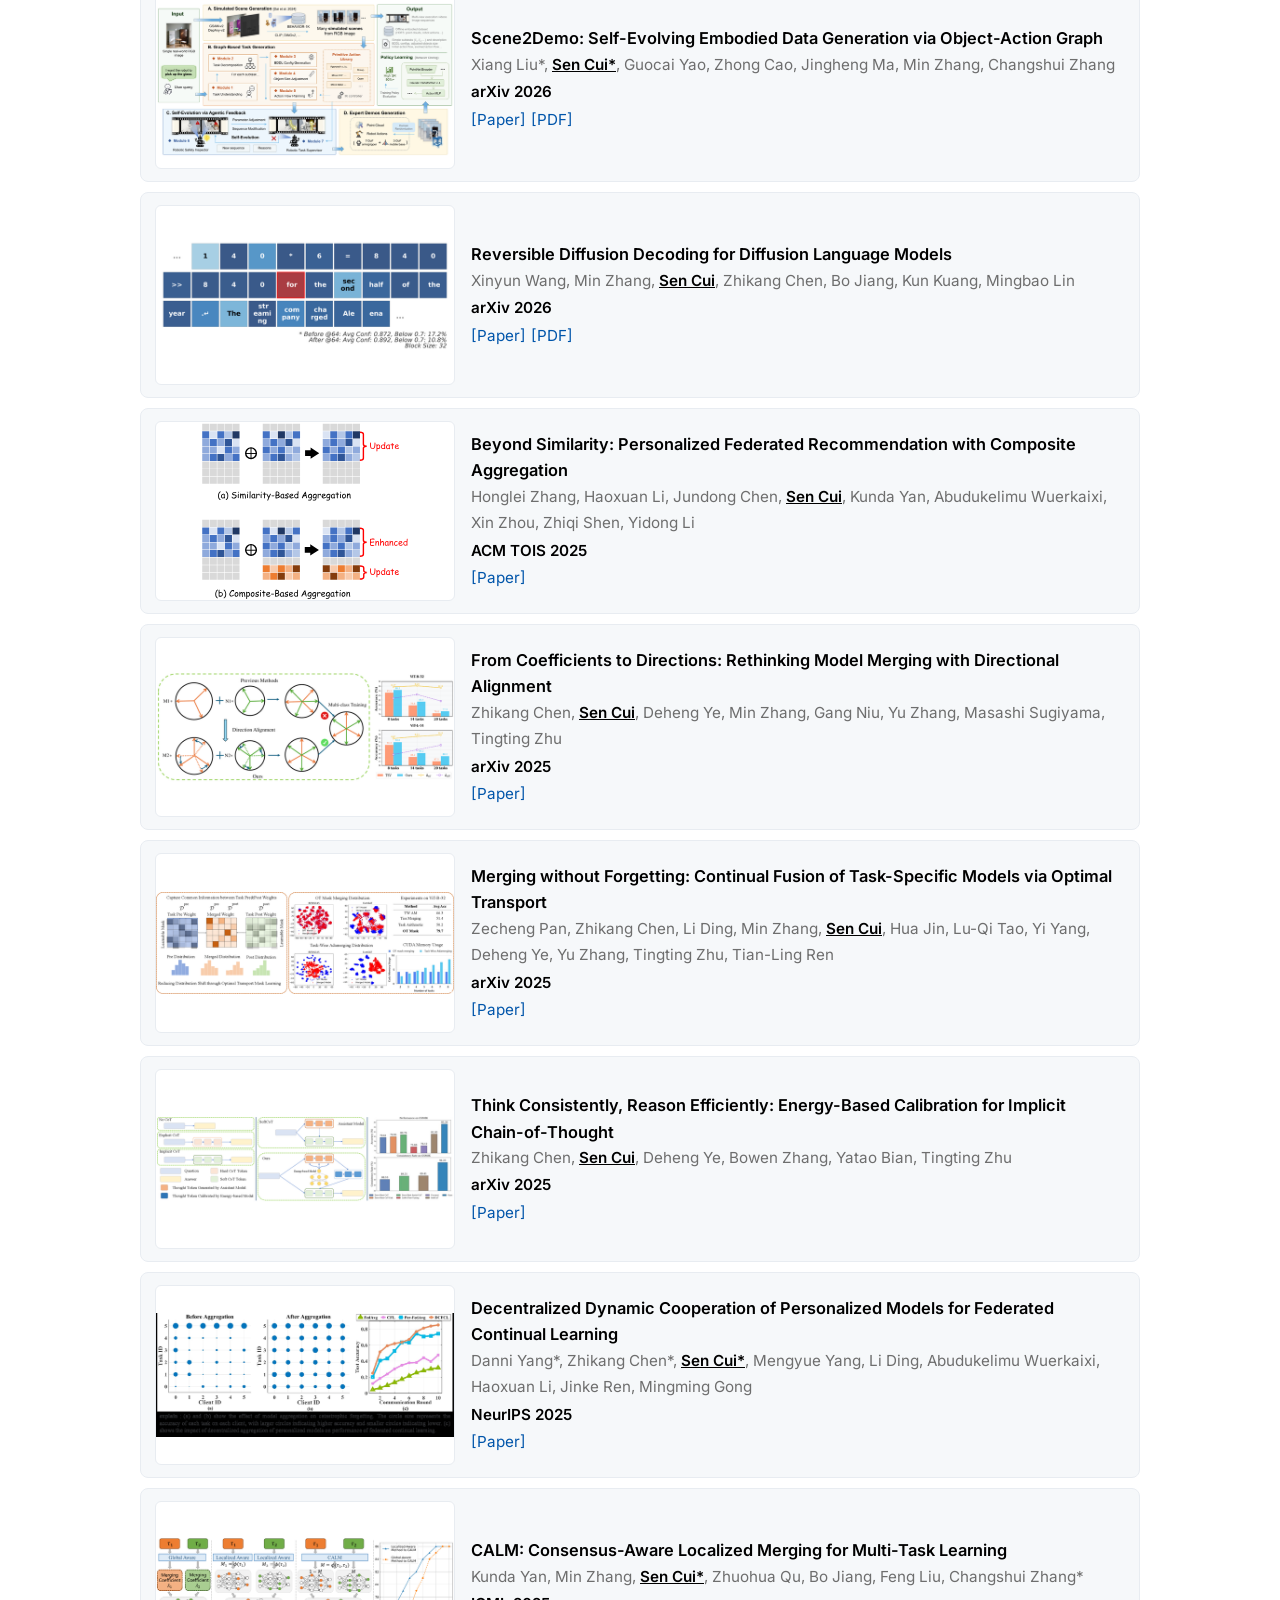
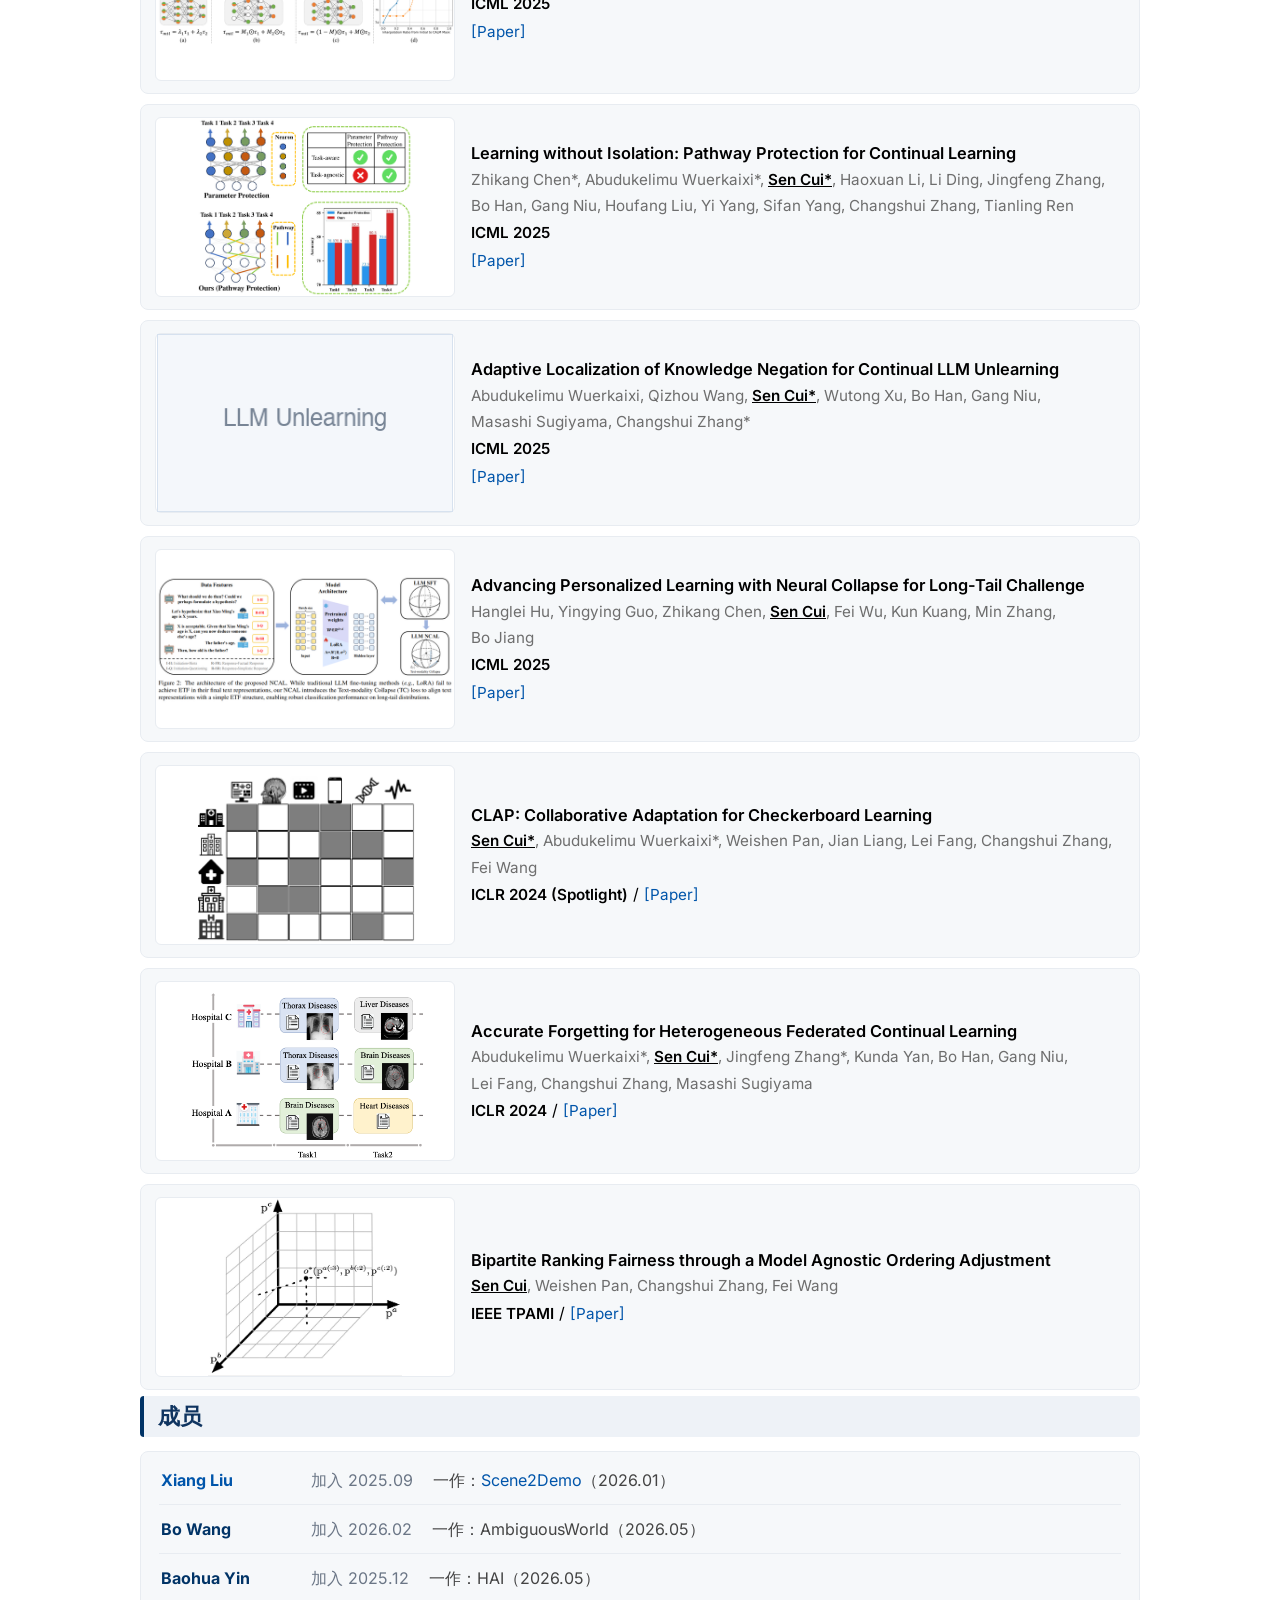
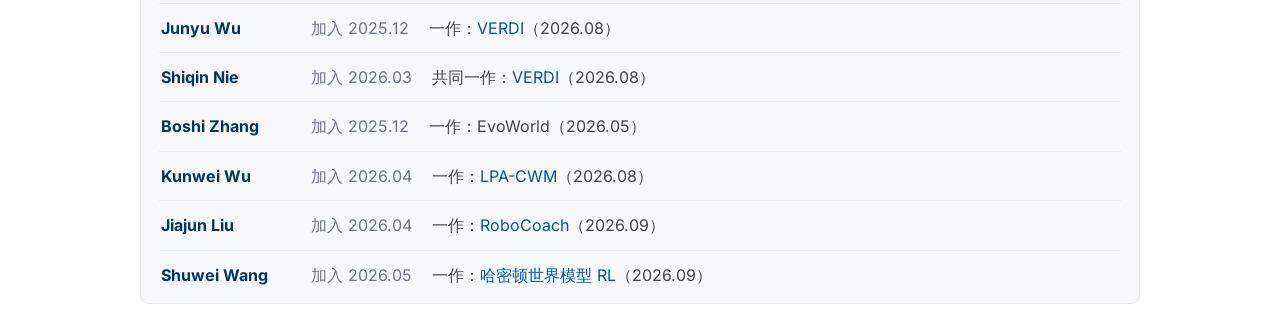
==== commit 8aa790cb: "Reword Shuwei Wang first-author entry to Hamiltonian world model RL" ====
--- a/zh.html
+++ b/zh.html
@@ -632,7 +632,7 @@
         <div class="person">
           <span class="p-name">Shuwei Wang</span>
           <span class="p-meta">加入 2026.05</span>
-          <span class="p-work">一作：<a href="https://arxiv.org/abs/2610.35468" title="Multi-Horizon Future Discovery for Physics-Informed Exploration">Multi-Horizon Future Discovery</a>（2026.09）</span>
+          <span class="p-work">一作：<a href="https://arxiv.org/abs/2610.35468" title="Multi-Horizon Future Discovery for Physics-Informed Exploration">哈密顿世界模型 RL</a>（2026.09）</span>
         </div>
       </div>
     </section>
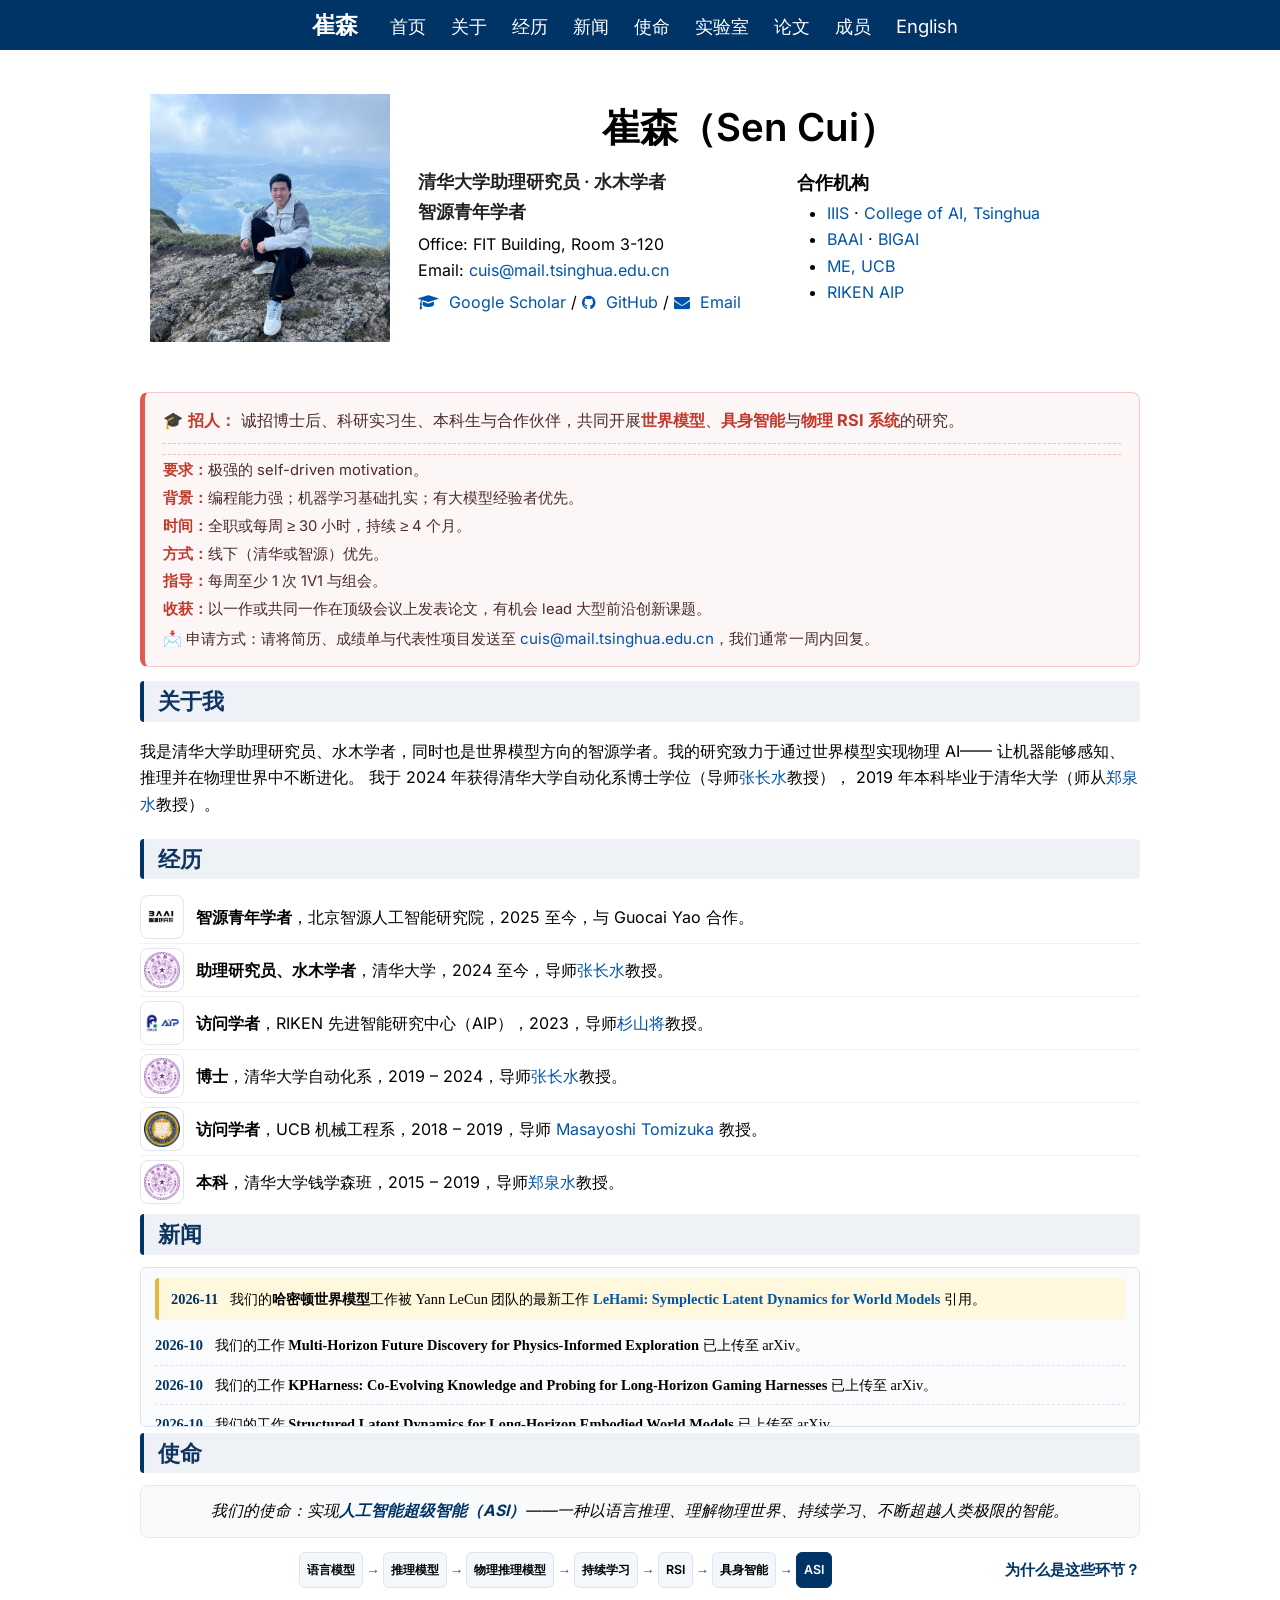
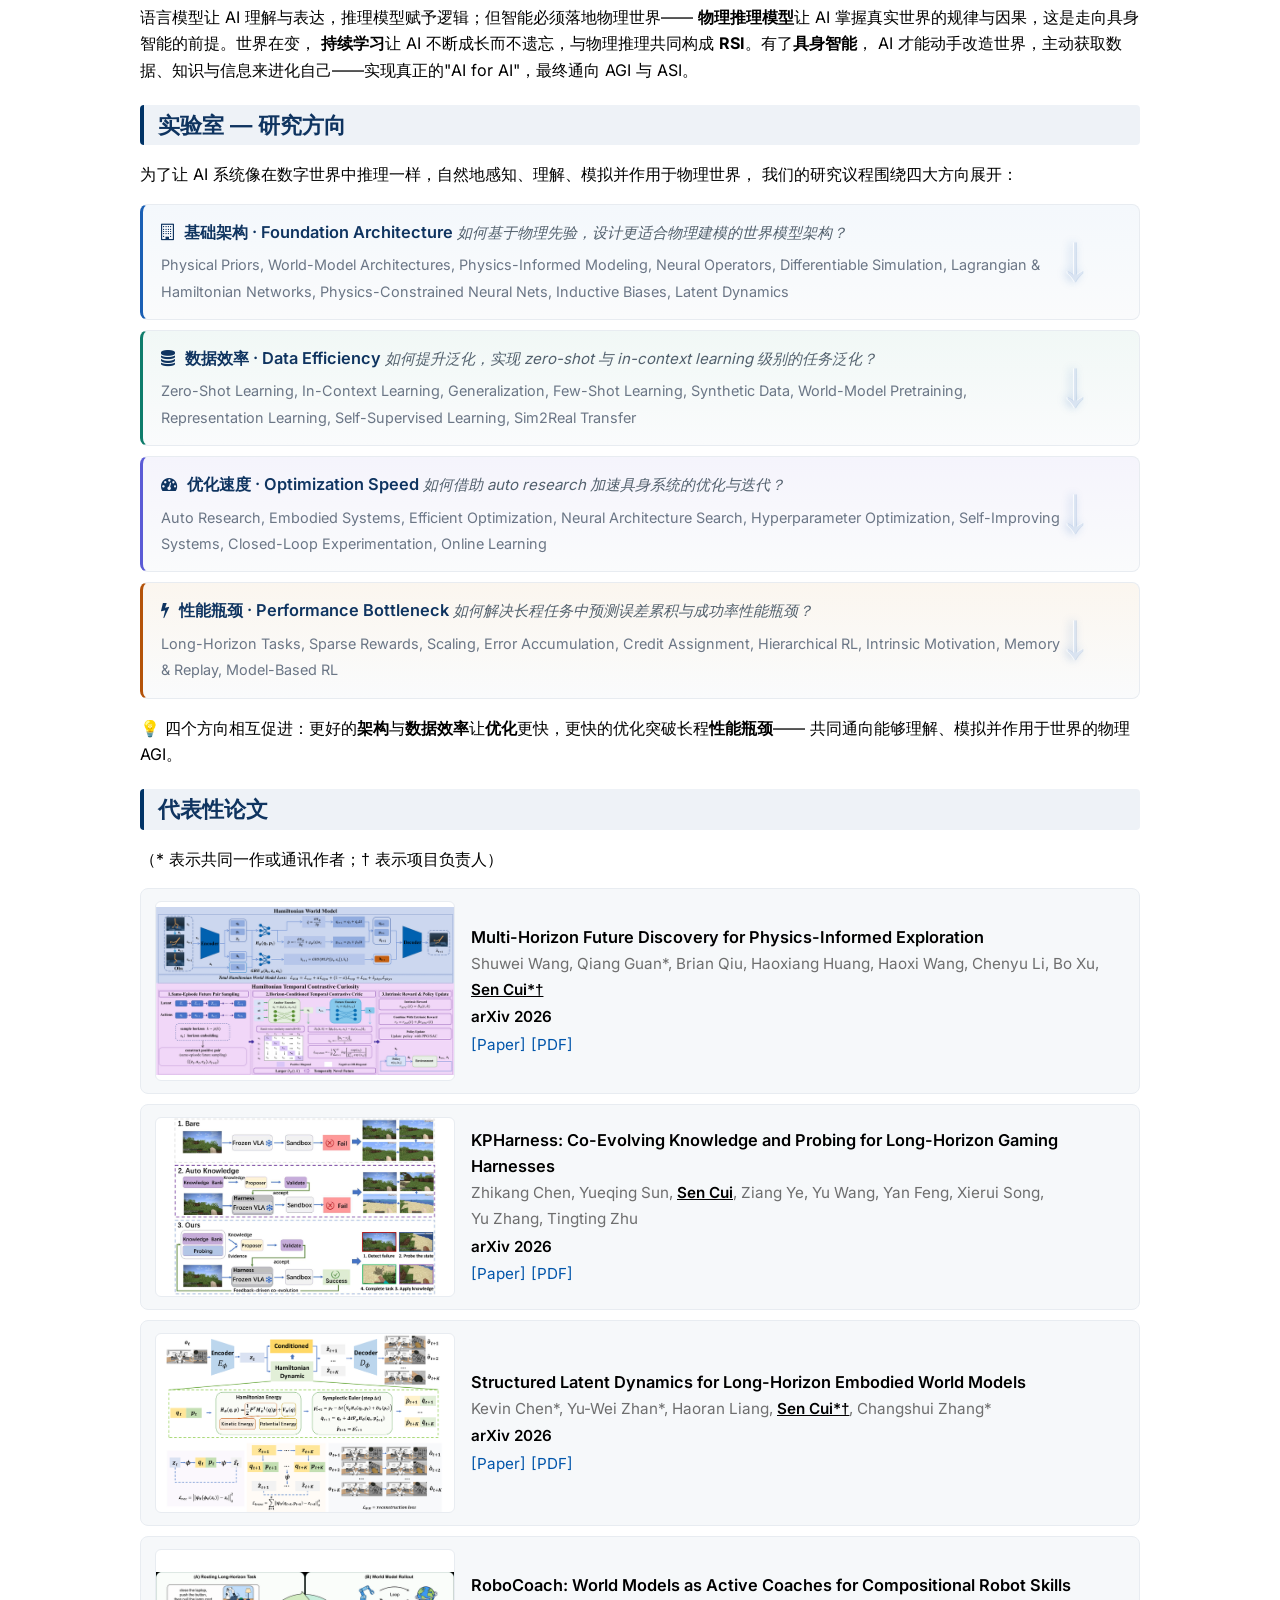
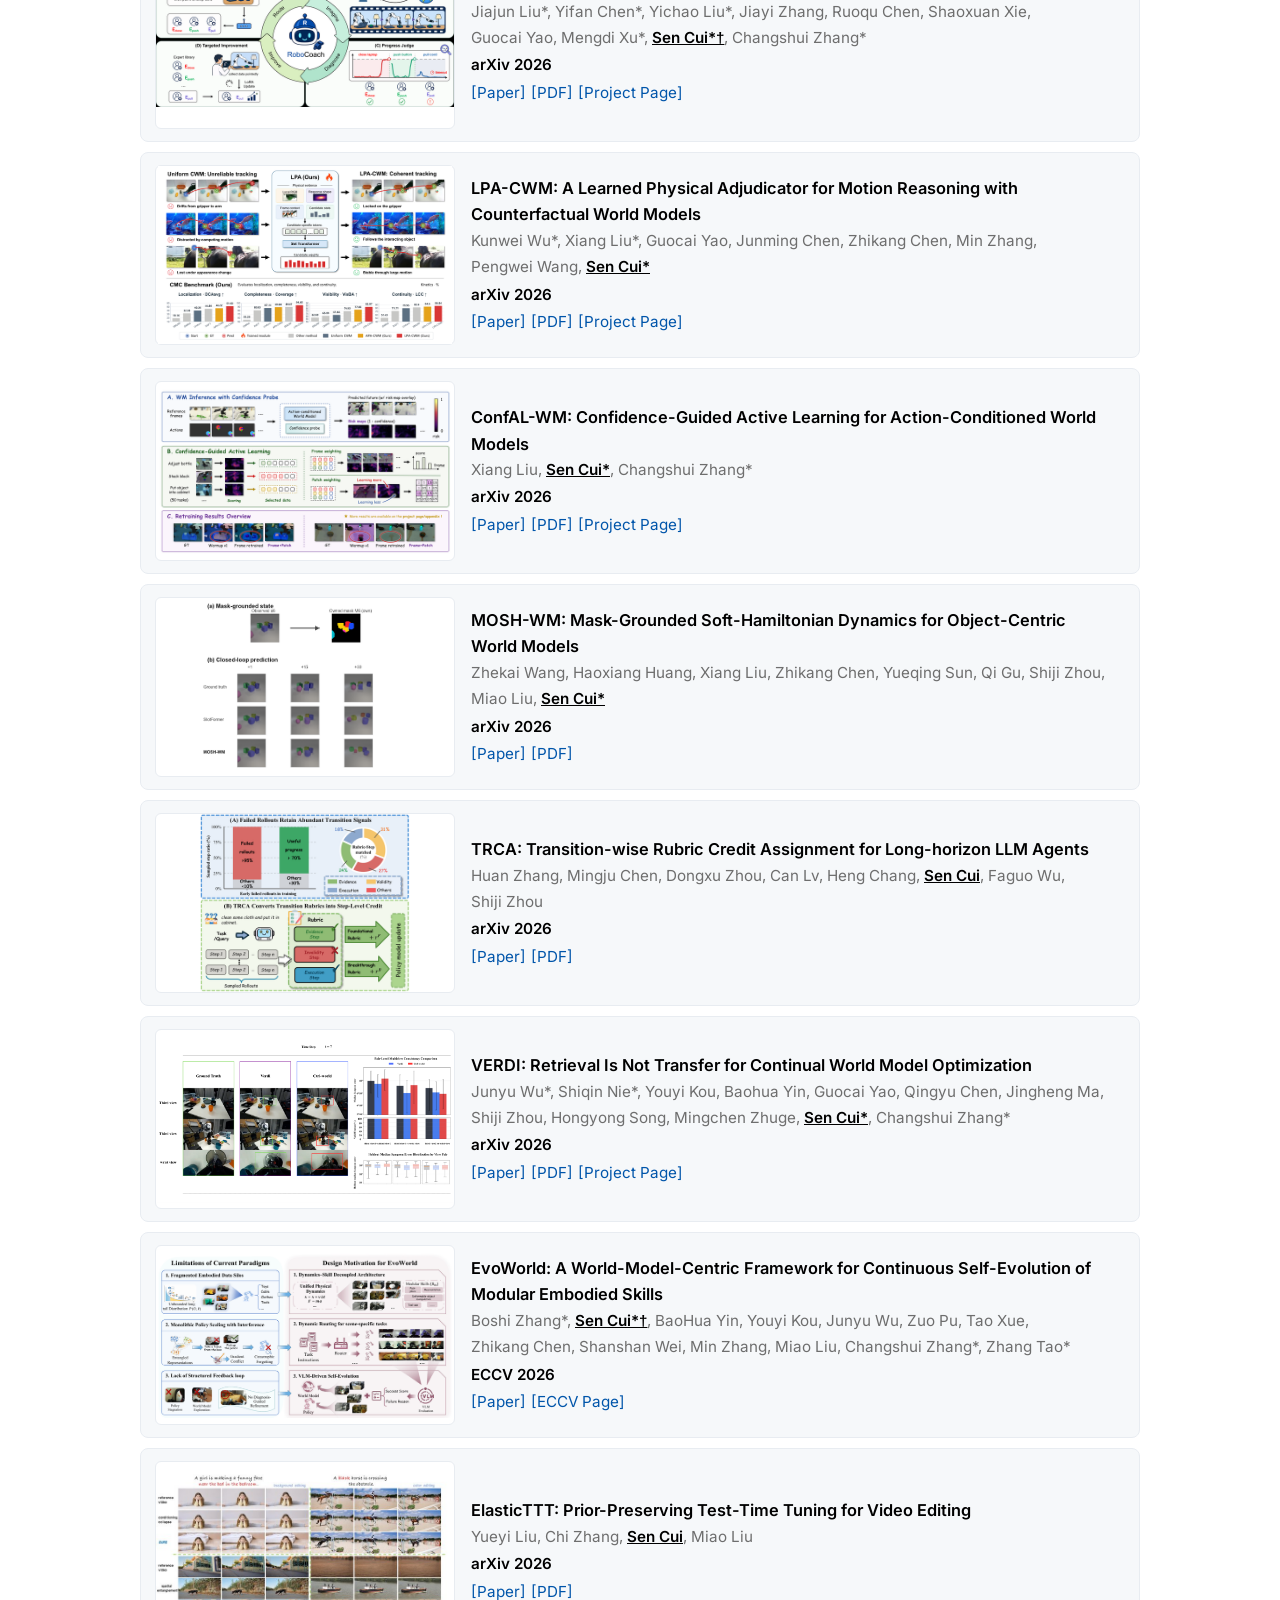
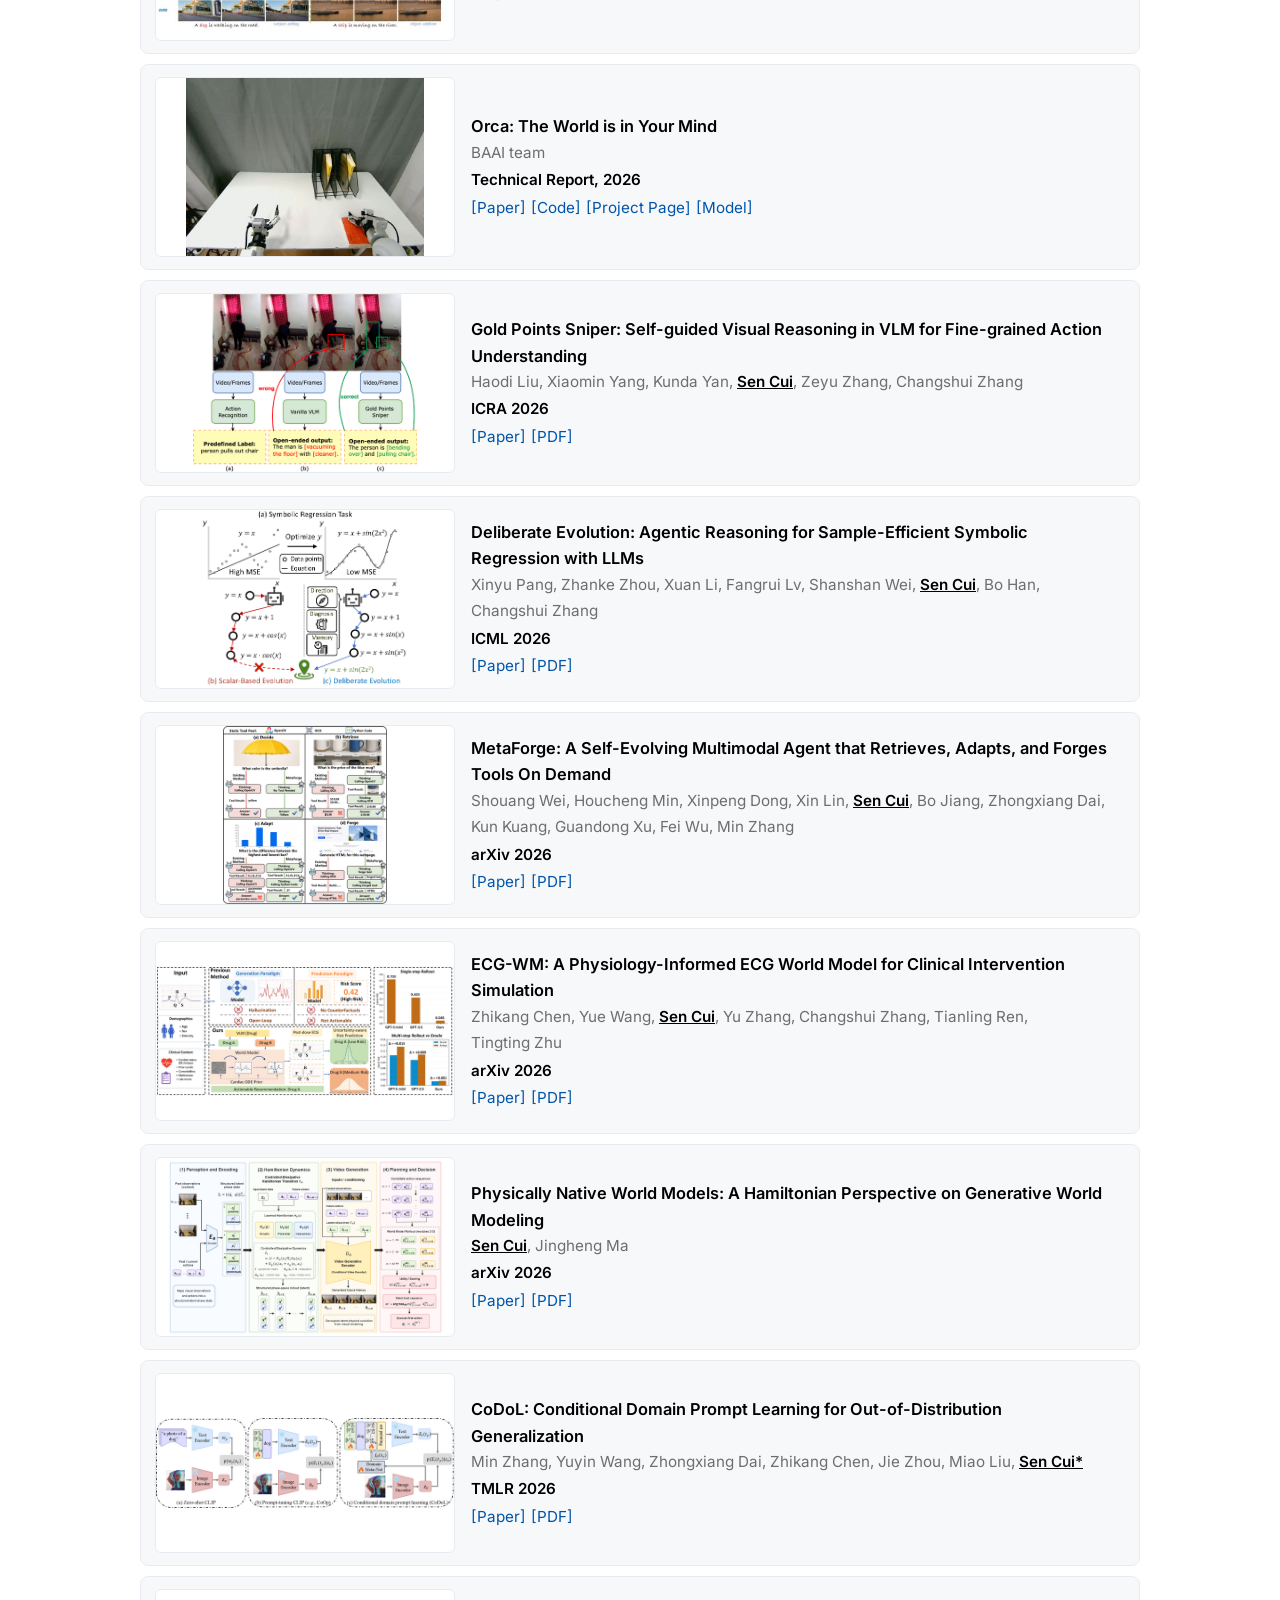
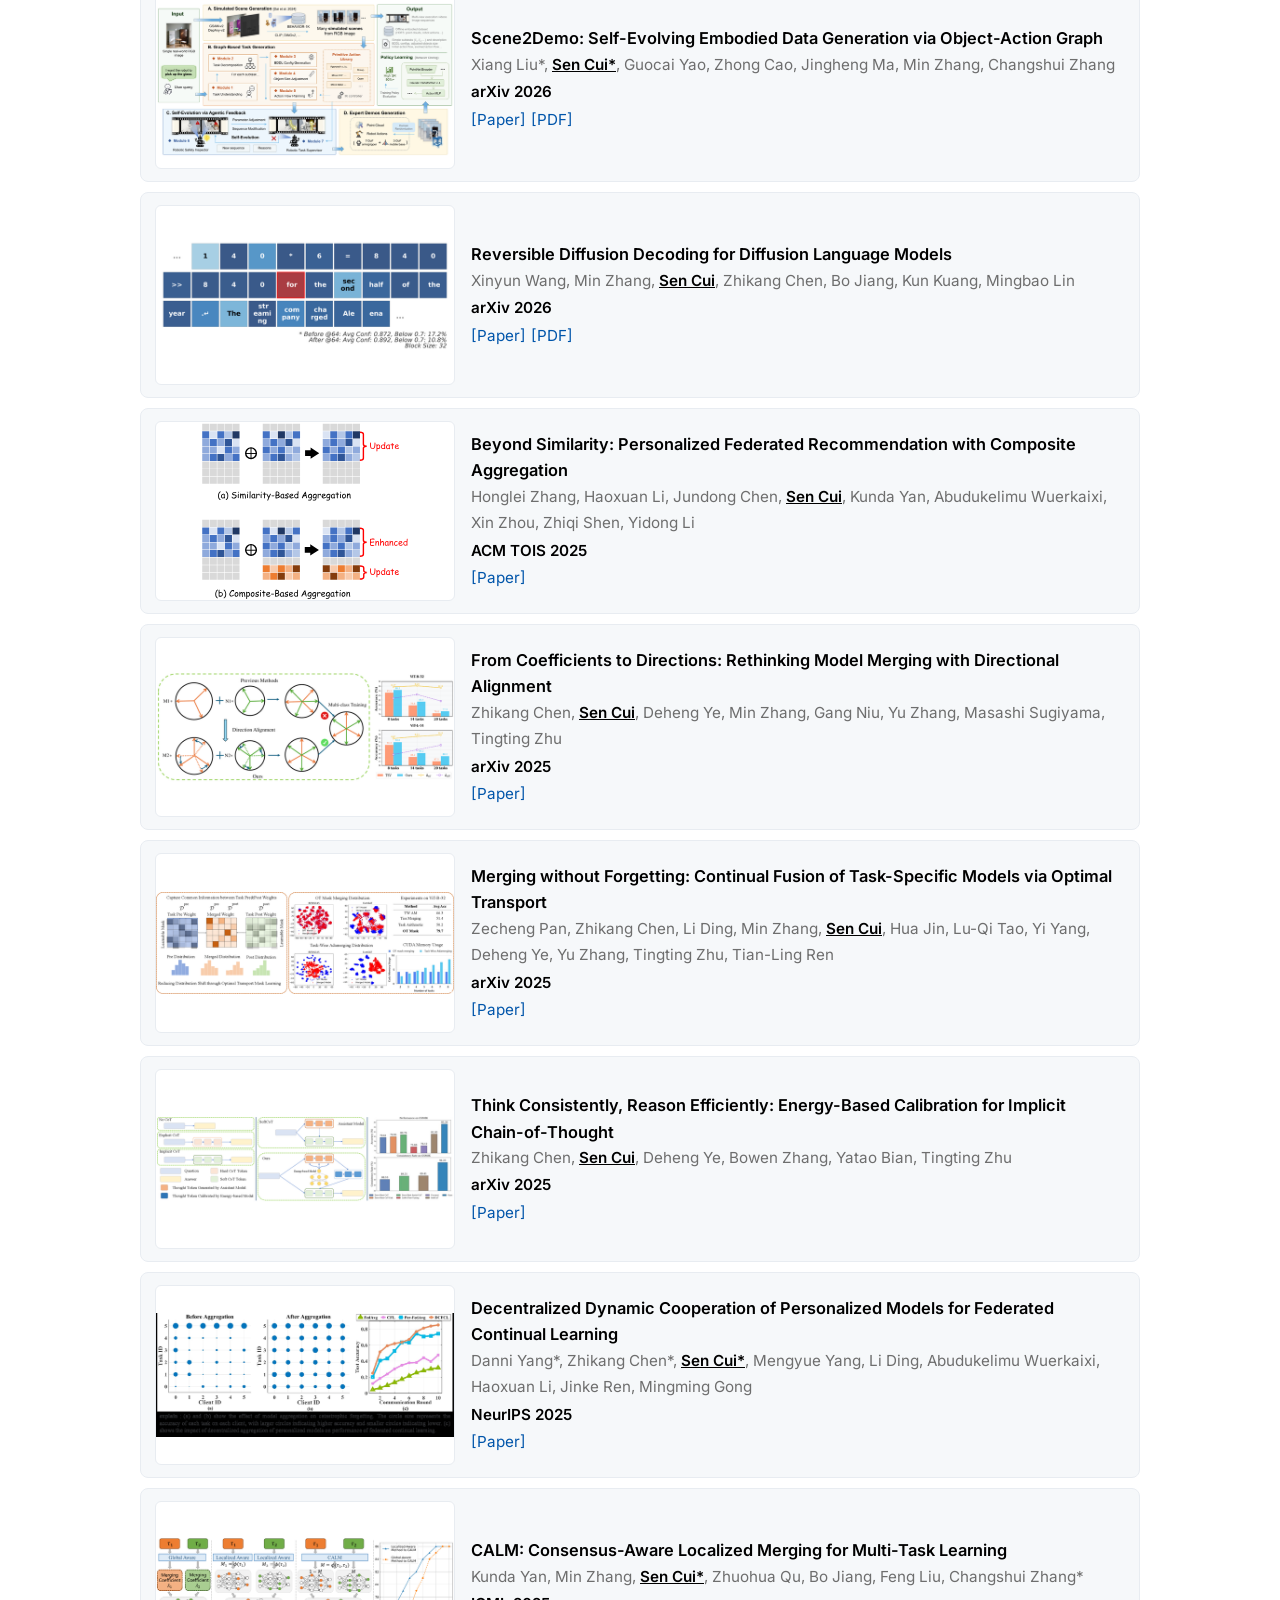
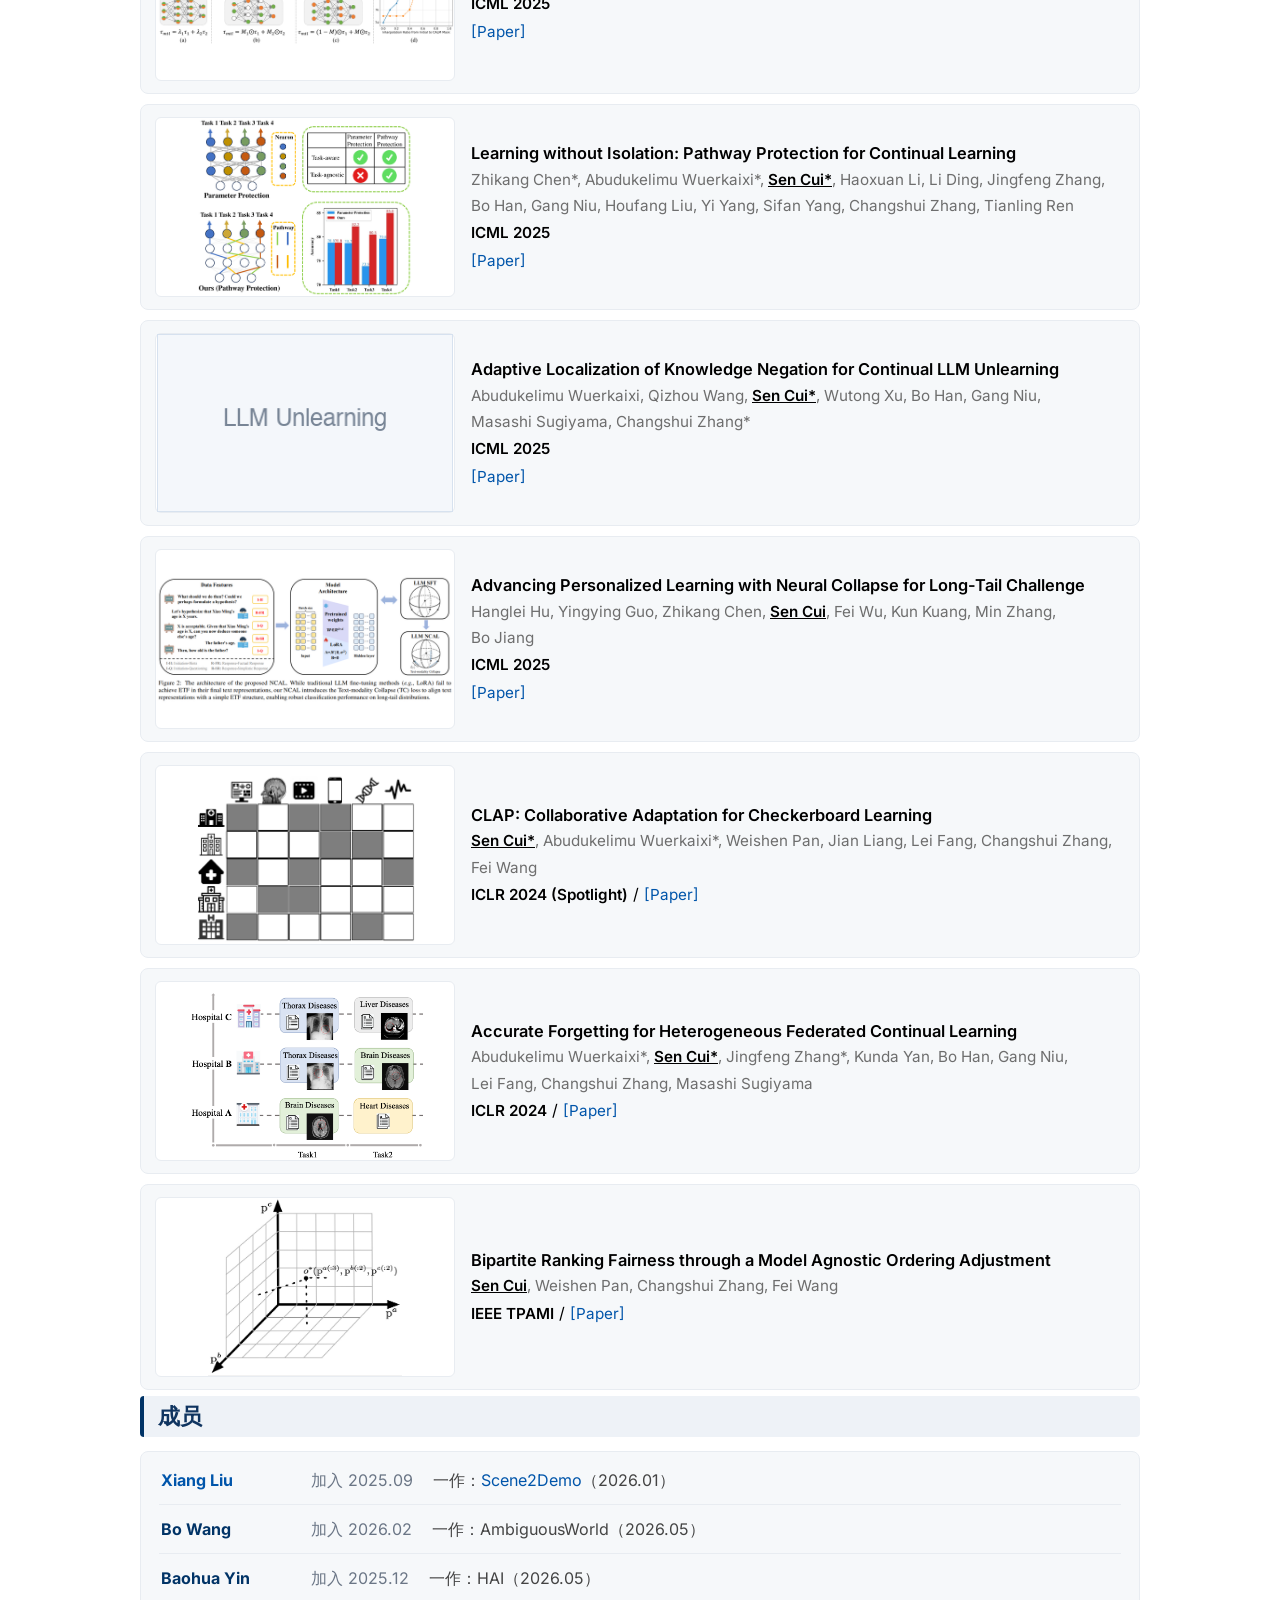
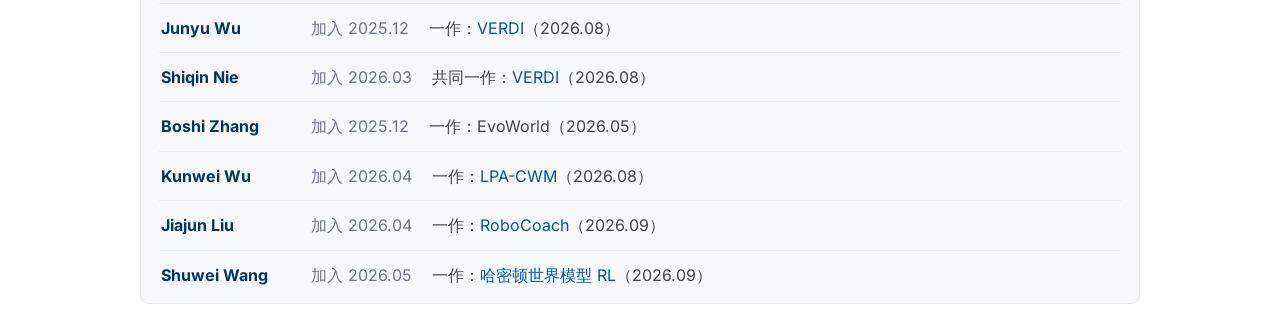
==== commit 483a6f28: "Add highlighted news: Hamiltonian world model work cited by LeHami (LeCun)" ====
--- a/zh.html
+++ b/zh.html
@@ -46,8 +46,8 @@
     ]
   }
   </script>
-  <link rel="stylesheet" href="css/font-awesome.min.css?v=9" type="text/css" />
-  <link rel="stylesheet" href="style.css?v=9" type="text/css" />
+  <link rel="stylesheet" href="css/font-awesome.min.css?v=10" type="text/css" />
+  <link rel="stylesheet" href="style.css?v=10" type="text/css" />
 </head>
 <body>
 
@@ -164,6 +164,7 @@
       <div class="title">新闻</div>
       <div class="news-box">
         <ul class="news-list">
+          <li class="news-hl"><span class="news-date">2026-11</span> 我们的<b>哈密顿世界模型</b>工作被 Yann LeCun 团队的最新工作 <a href="https://arxiv.org/abs/2610.15267"><b>LeHami: Symplectic Latent Dynamics for World Models</b></a> 引用。</li>
           <li><span class="news-date">2026-10</span> 我们的工作 <b>Multi-Horizon Future Discovery for Physics-Informed Exploration</b> 已上传至 arXiv。</li>
           <li><span class="news-date">2026-10</span> 我们的工作 <b>KPHarness: Co-Evolving Knowledge and Probing for Long-Horizon Gaming Harnesses</b> 已上传至 arXiv。</li>
           <li><span class="news-date">2026-10</span> 我们的工作 <b>Structured Latent Dynamics for Long-Horizon Embodied World Models</b> 已上传至 arXiv。</li>
--- a/style.css
+++ b/style.css
@@ -335,6 +335,15 @@
   font-size: 0.9em;
 }
 .news-list li:last-child { border-bottom: none; }
+/* Highlighted news item: light yellow band with accent bar. */
+.news-list li.news-hl {
+  background: #fff8dc;
+  border-left: 4px solid #e0b93c;
+  border-bottom: none;
+  border-radius: 4px;
+  padding: 8px 12px;
+  margin: 6px 0;
+}
 .news-date {
   font-weight: 600;
   color: #003366;
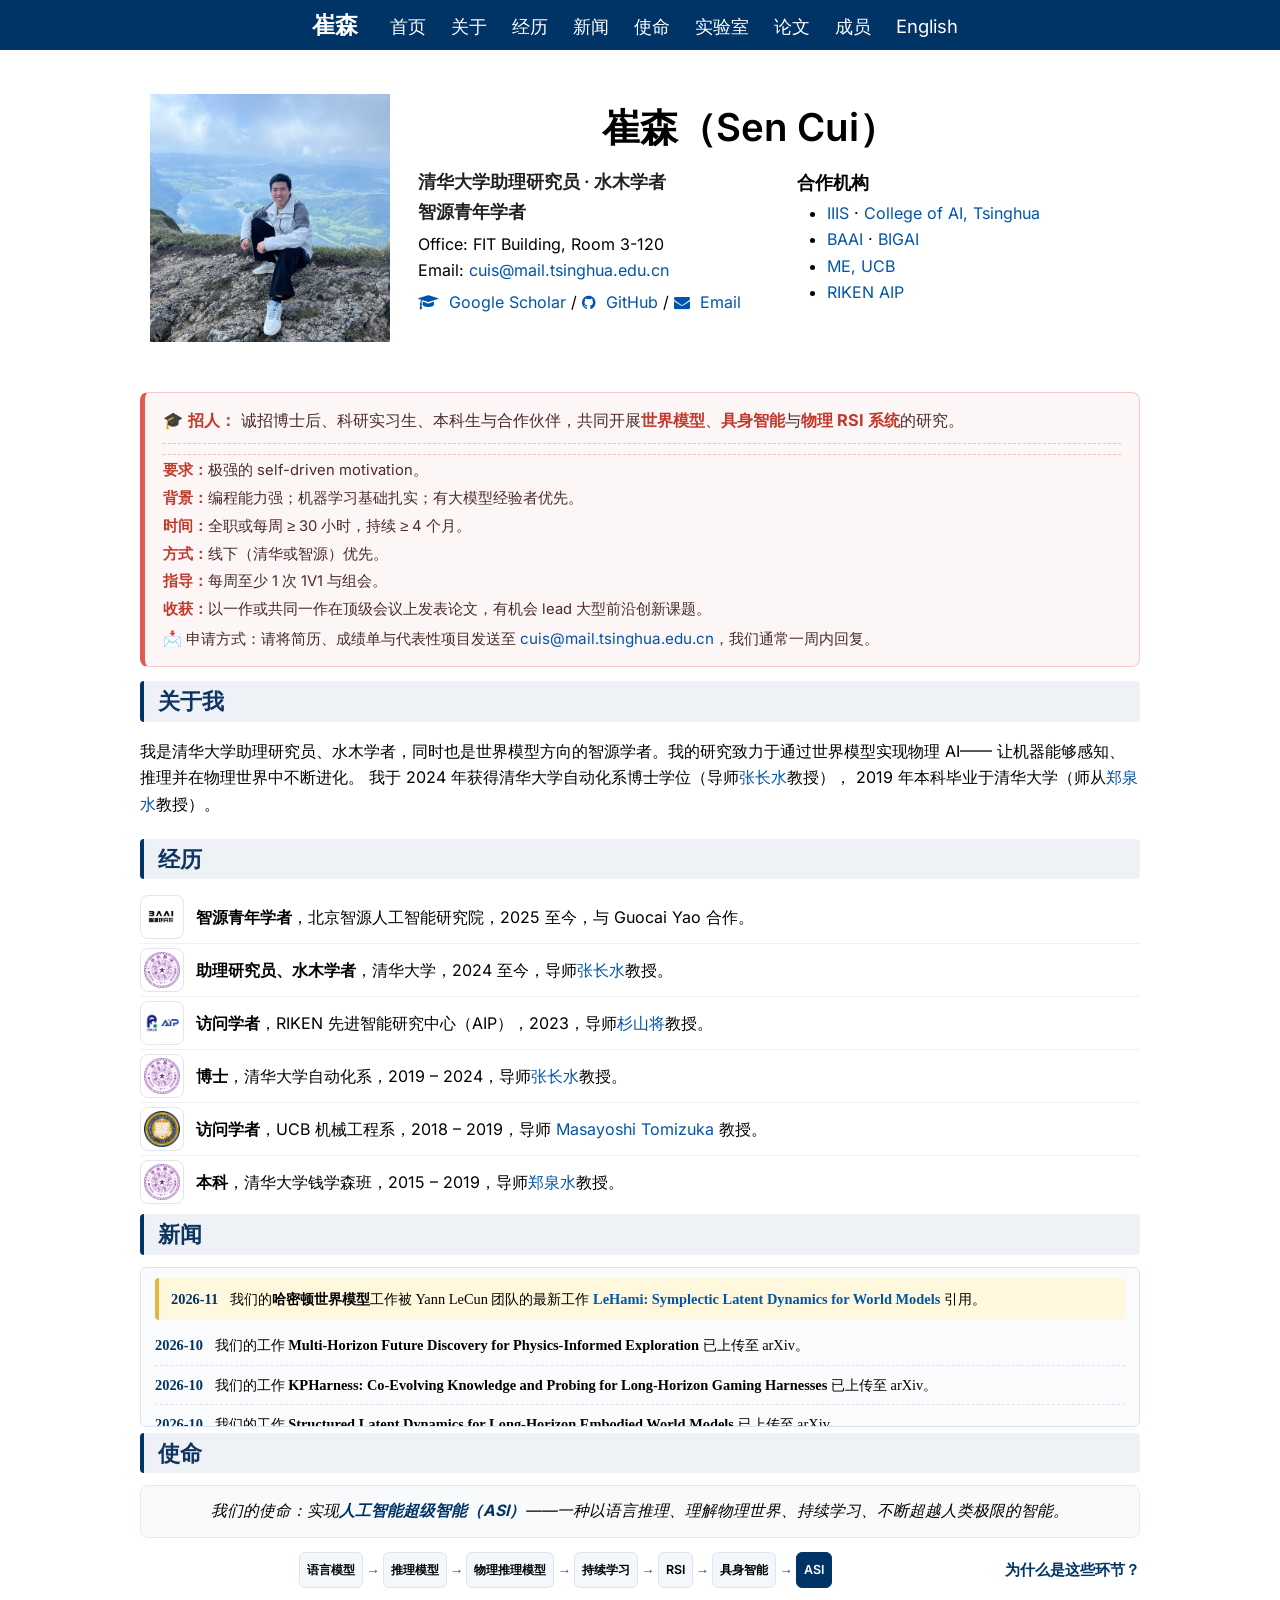
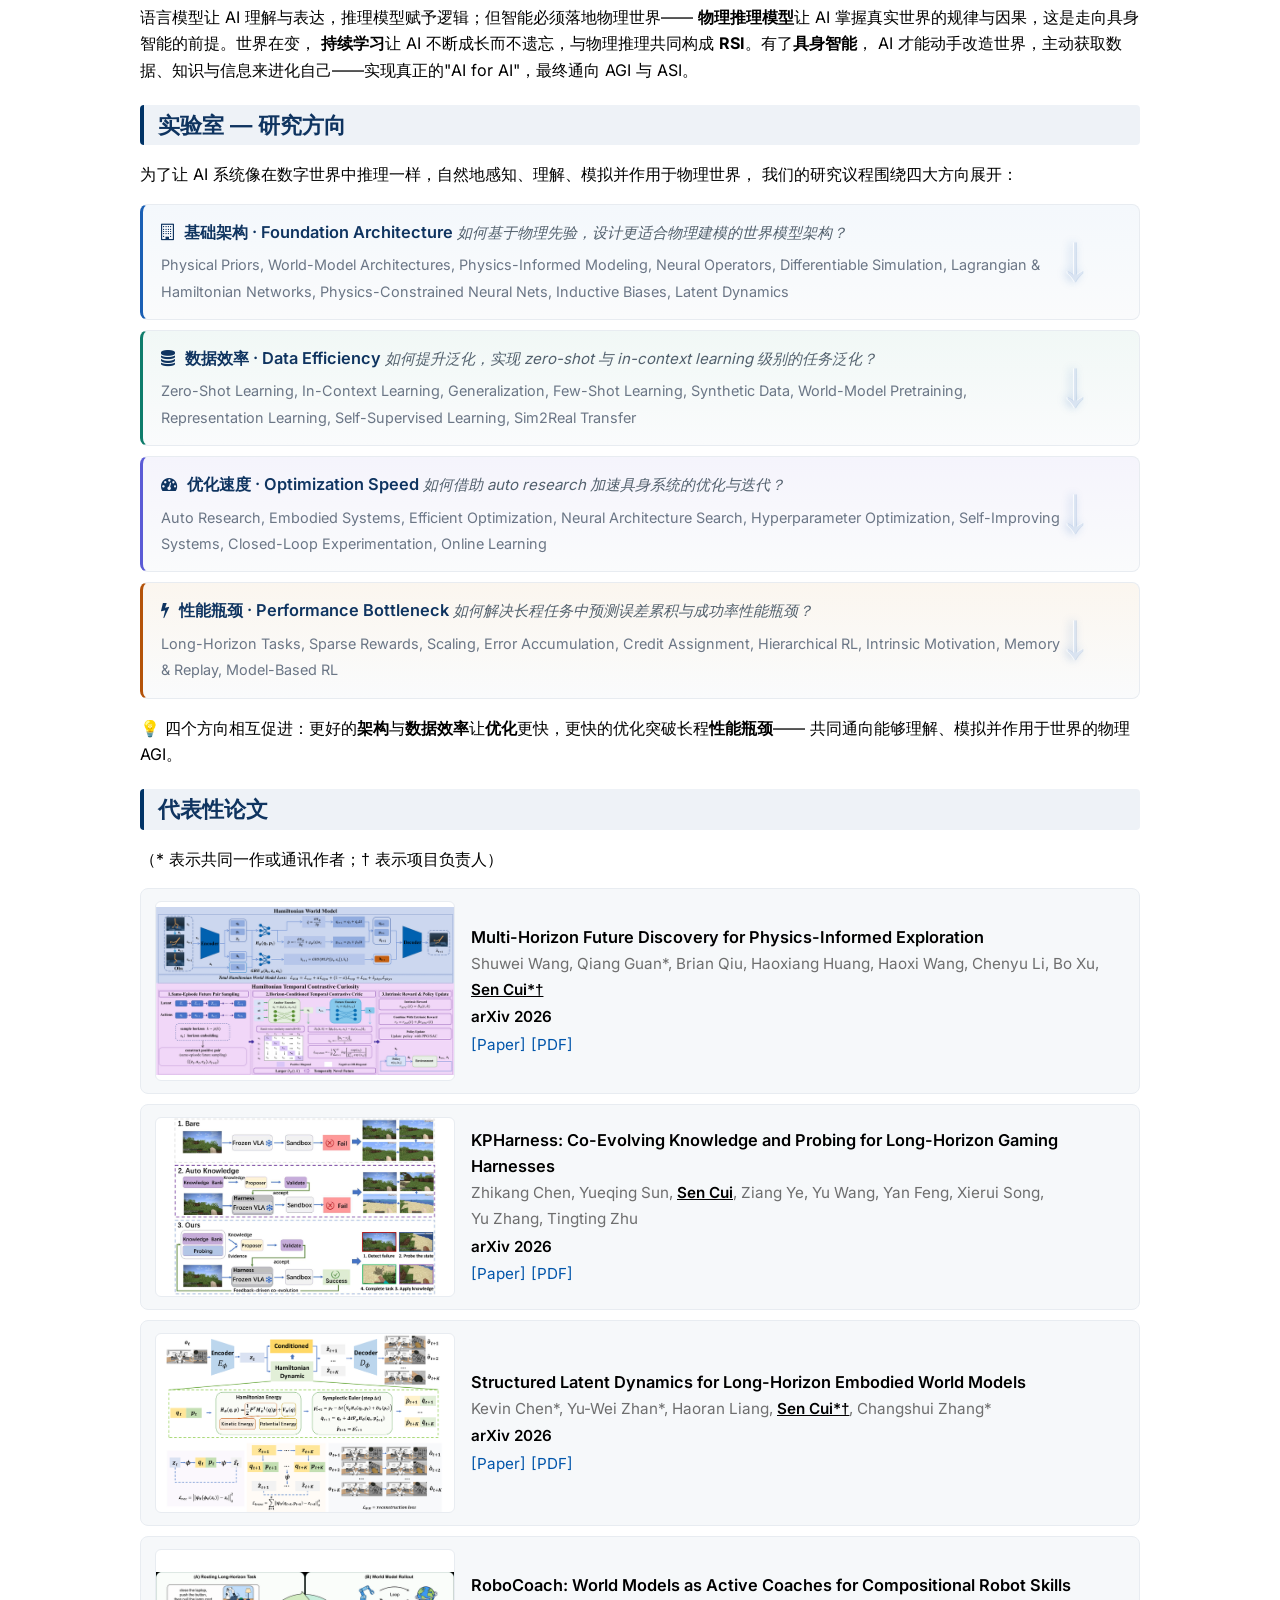
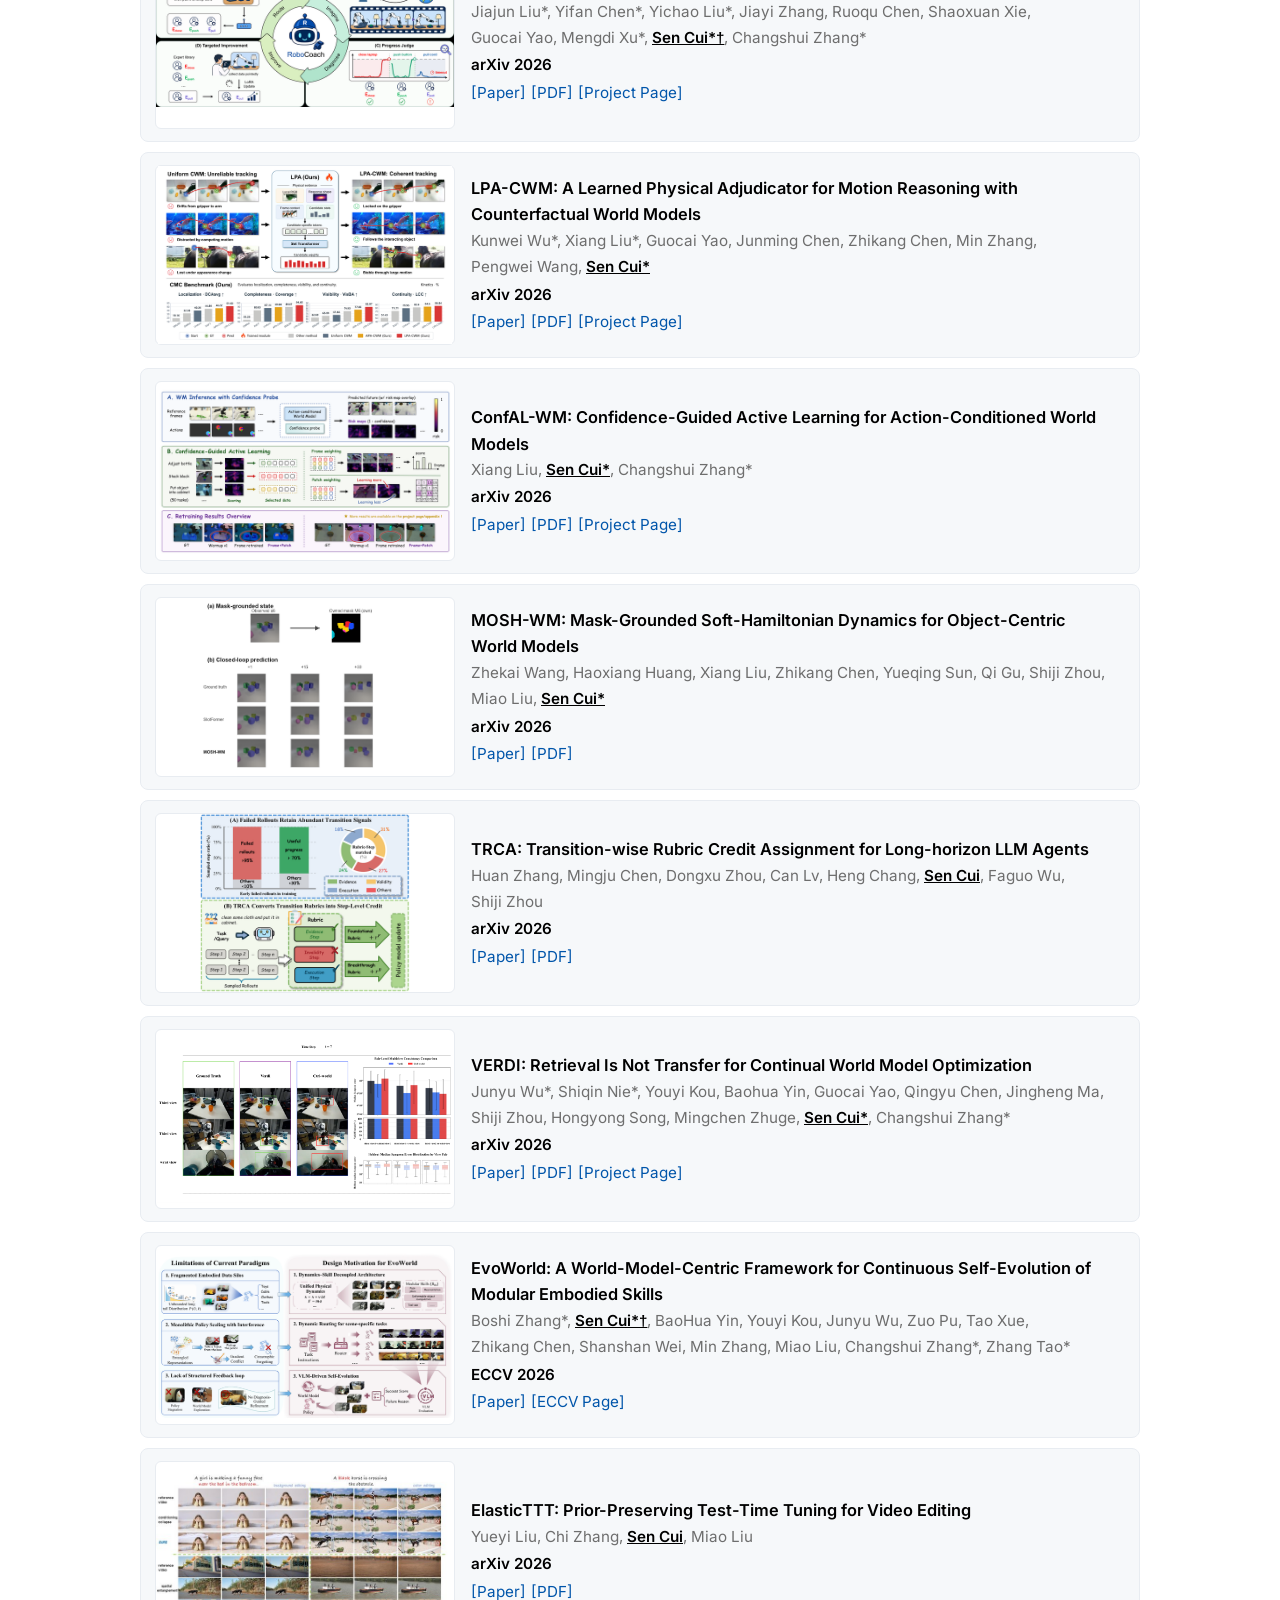
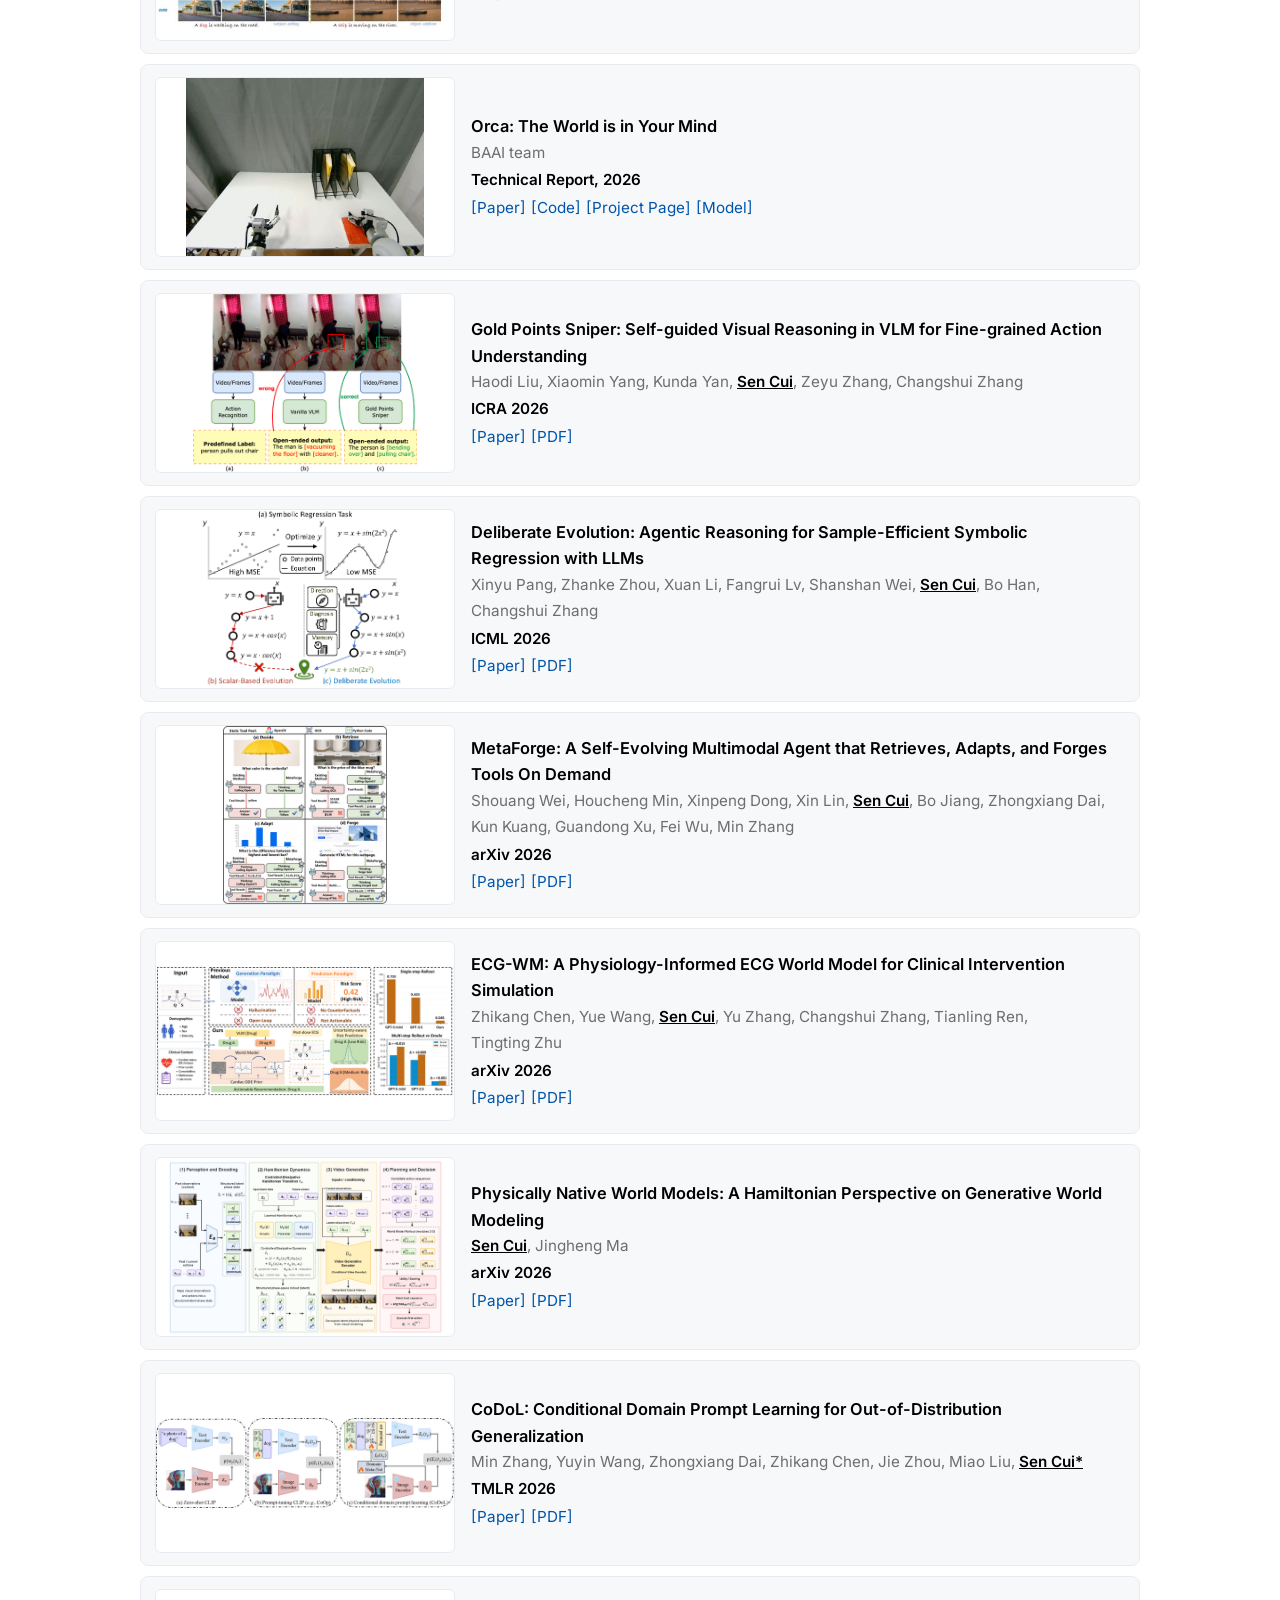
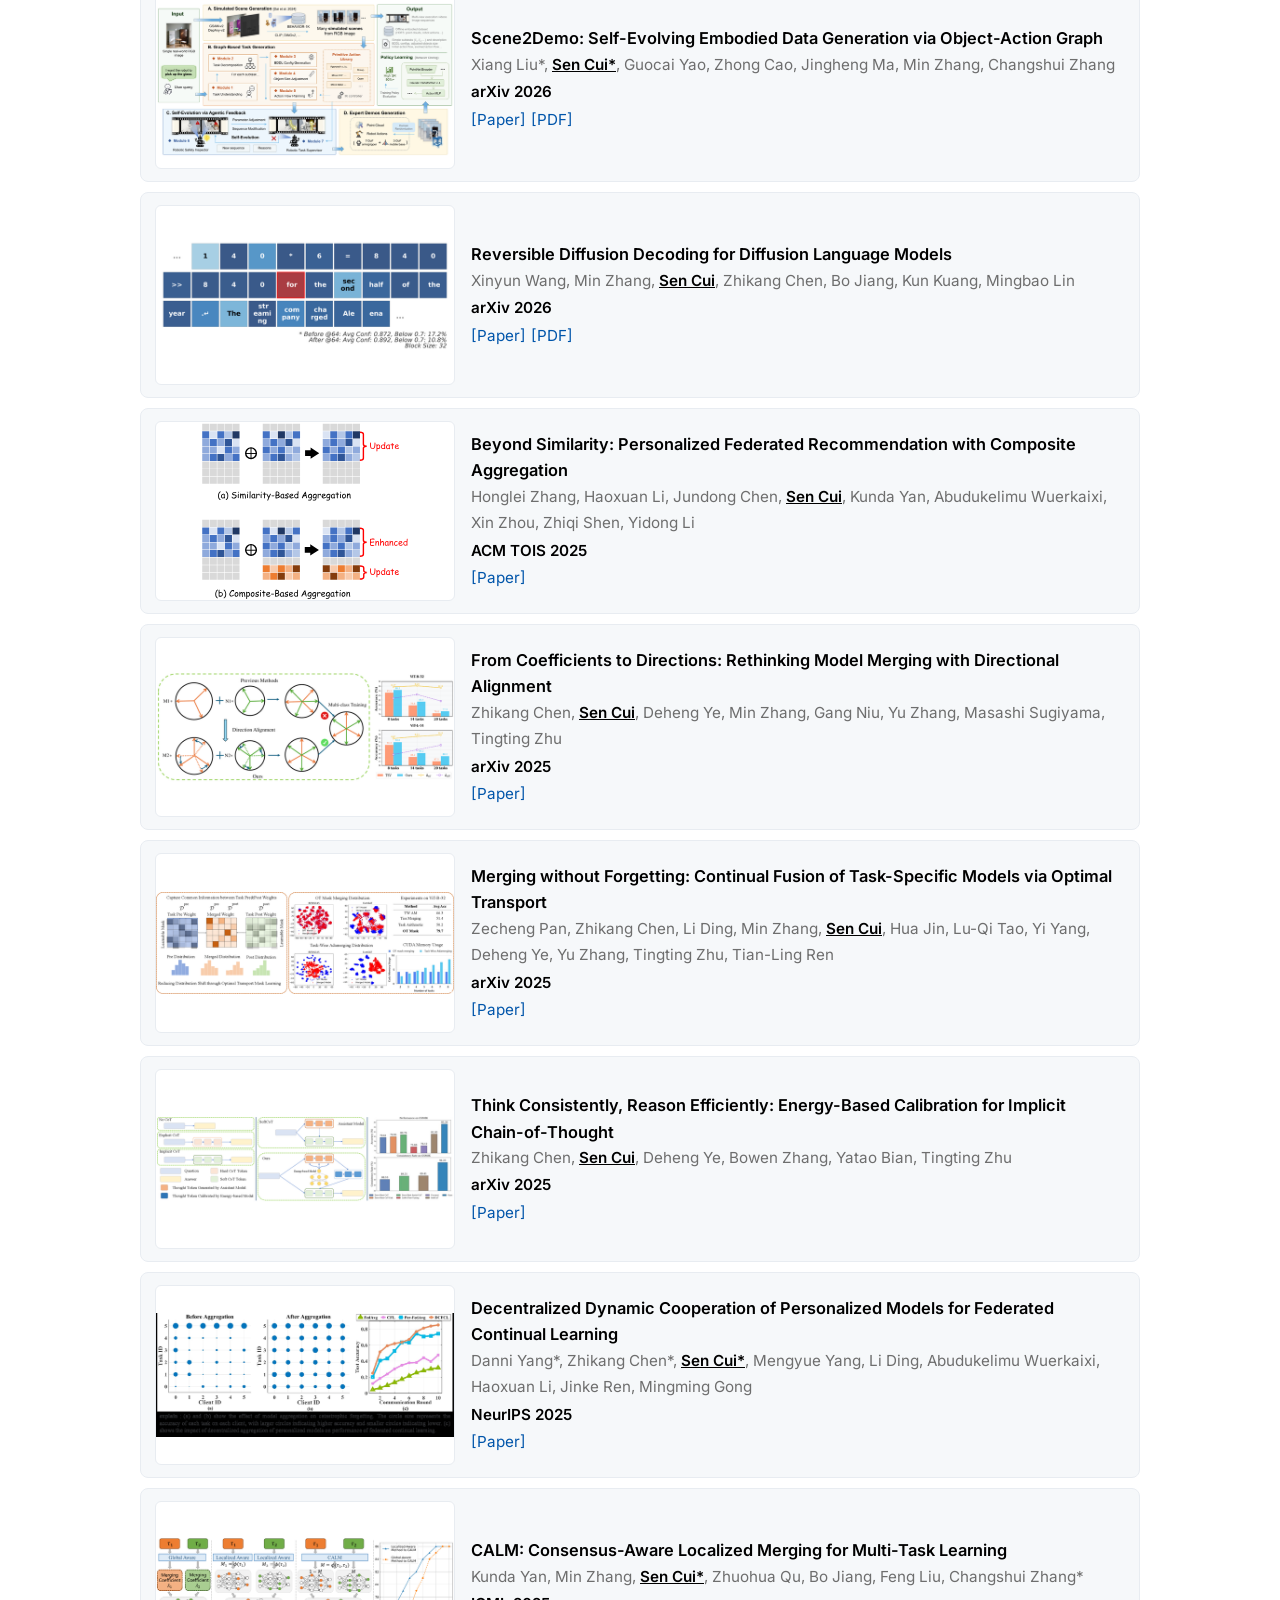
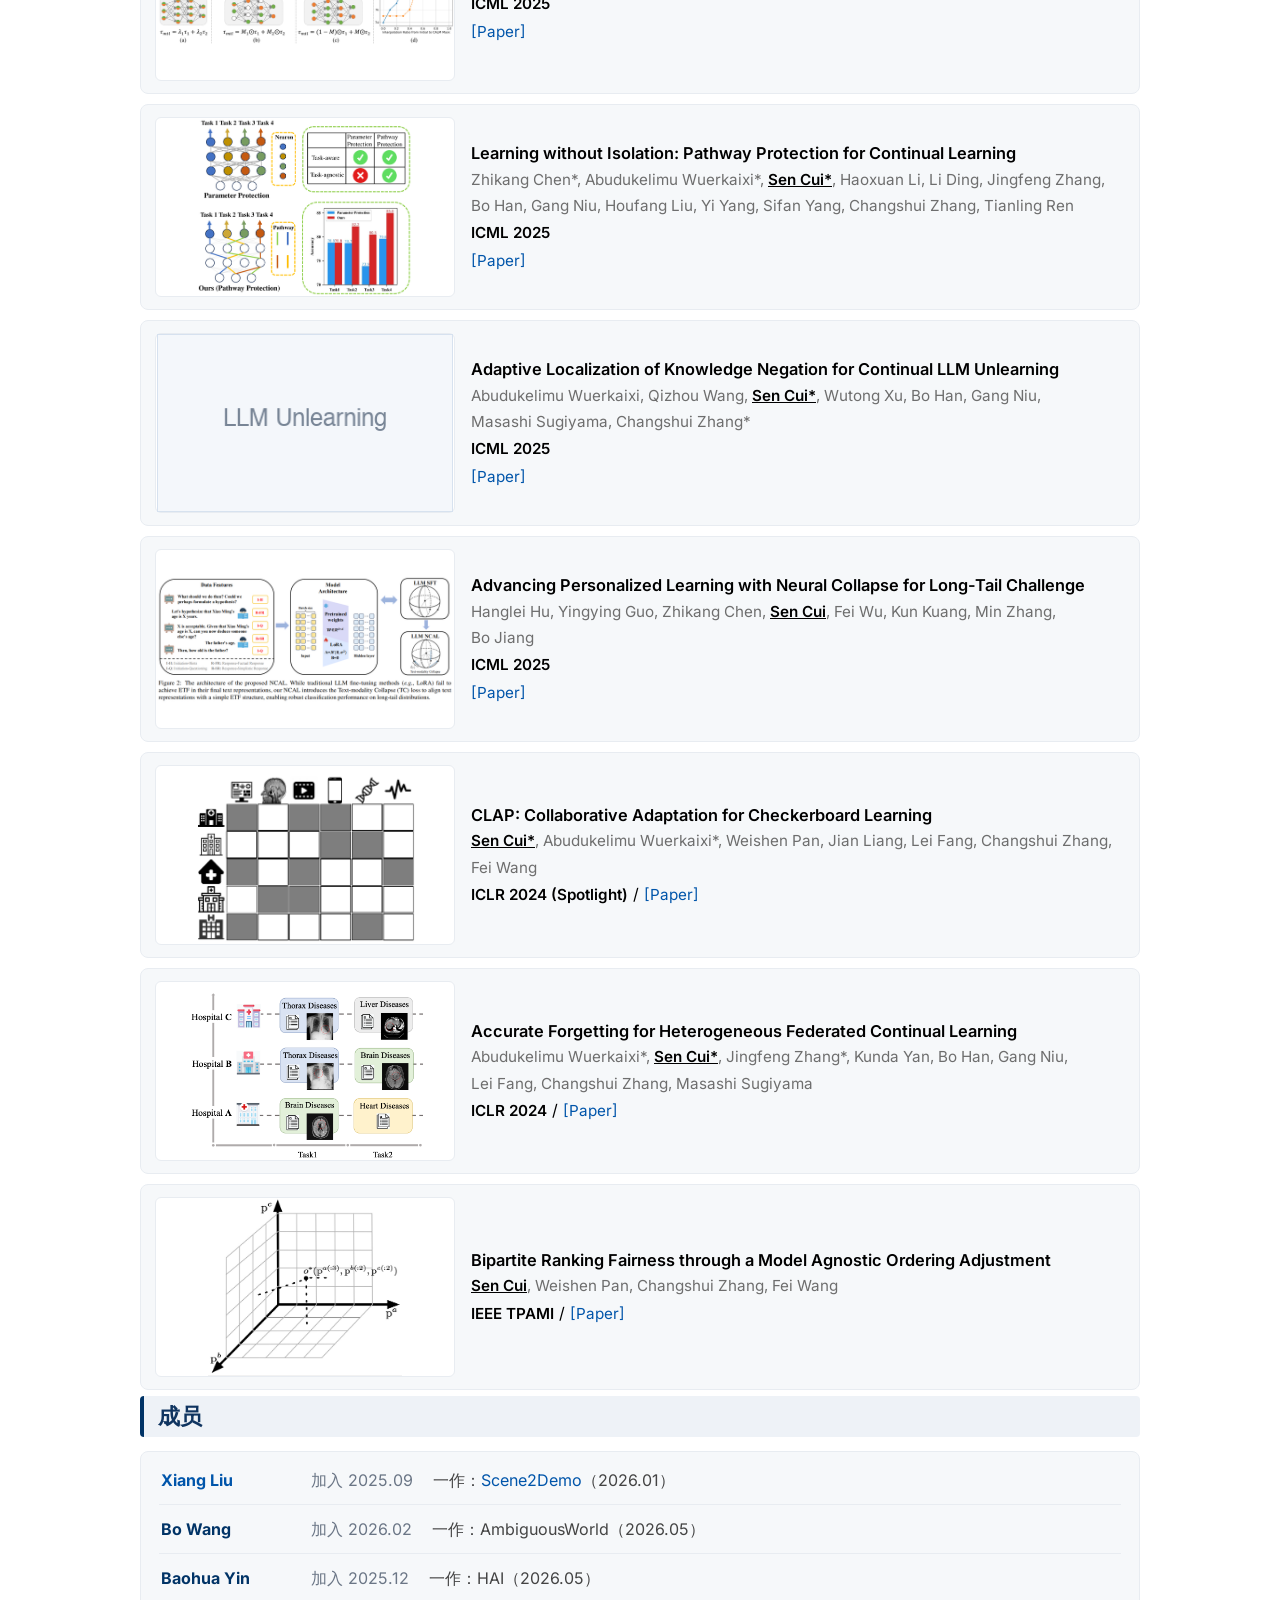
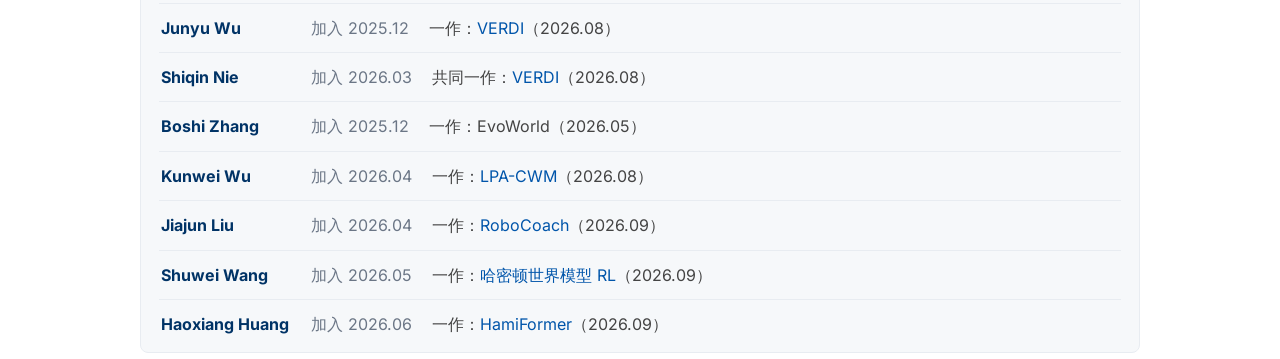
==== commit 9e7905eb: "Add Haoxiang Huang to People section" ====
--- a/zh.html
+++ b/zh.html
@@ -635,6 +635,11 @@
           <span class="p-meta">加入 2026.05</span>
           <span class="p-work">一作：<a href="https://arxiv.org/abs/2610.35468" title="Multi-Horizon Future Discovery for Physics-Informed Exploration">哈密顿世界模型 RL</a>（2026.09）</span>
         </div>
+        <div class="person">
+          <span class="p-name">Haoxiang Huang</span>
+          <span class="p-meta">加入 2026.06</span>
+          <span class="p-work">一作：<a href="https://arxiv.org/abs/2609.32838" title="HamiFormer: Dual-Expert Diffusion Fields with Affine Symplectic Maps">HamiFormer</a>（2026.09）</span>
+        </div>
       </div>
     </section>
 </main>
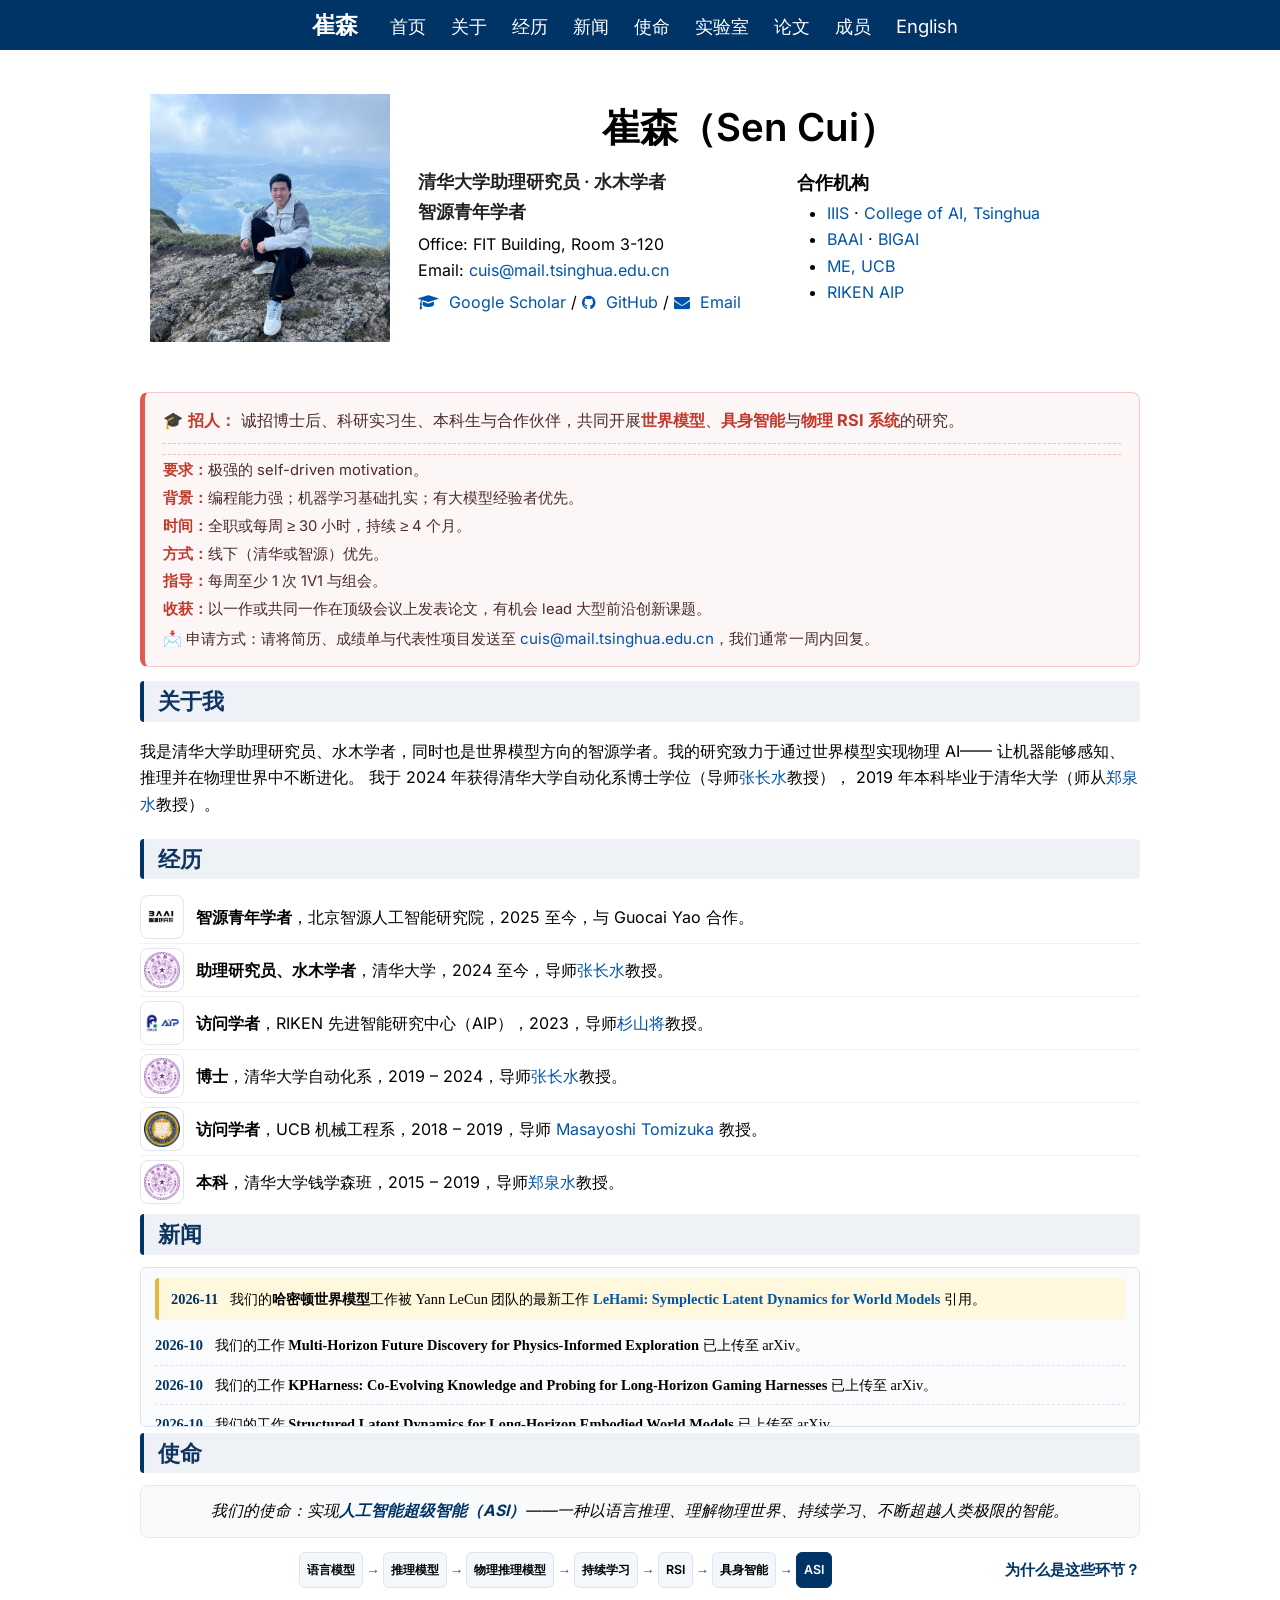
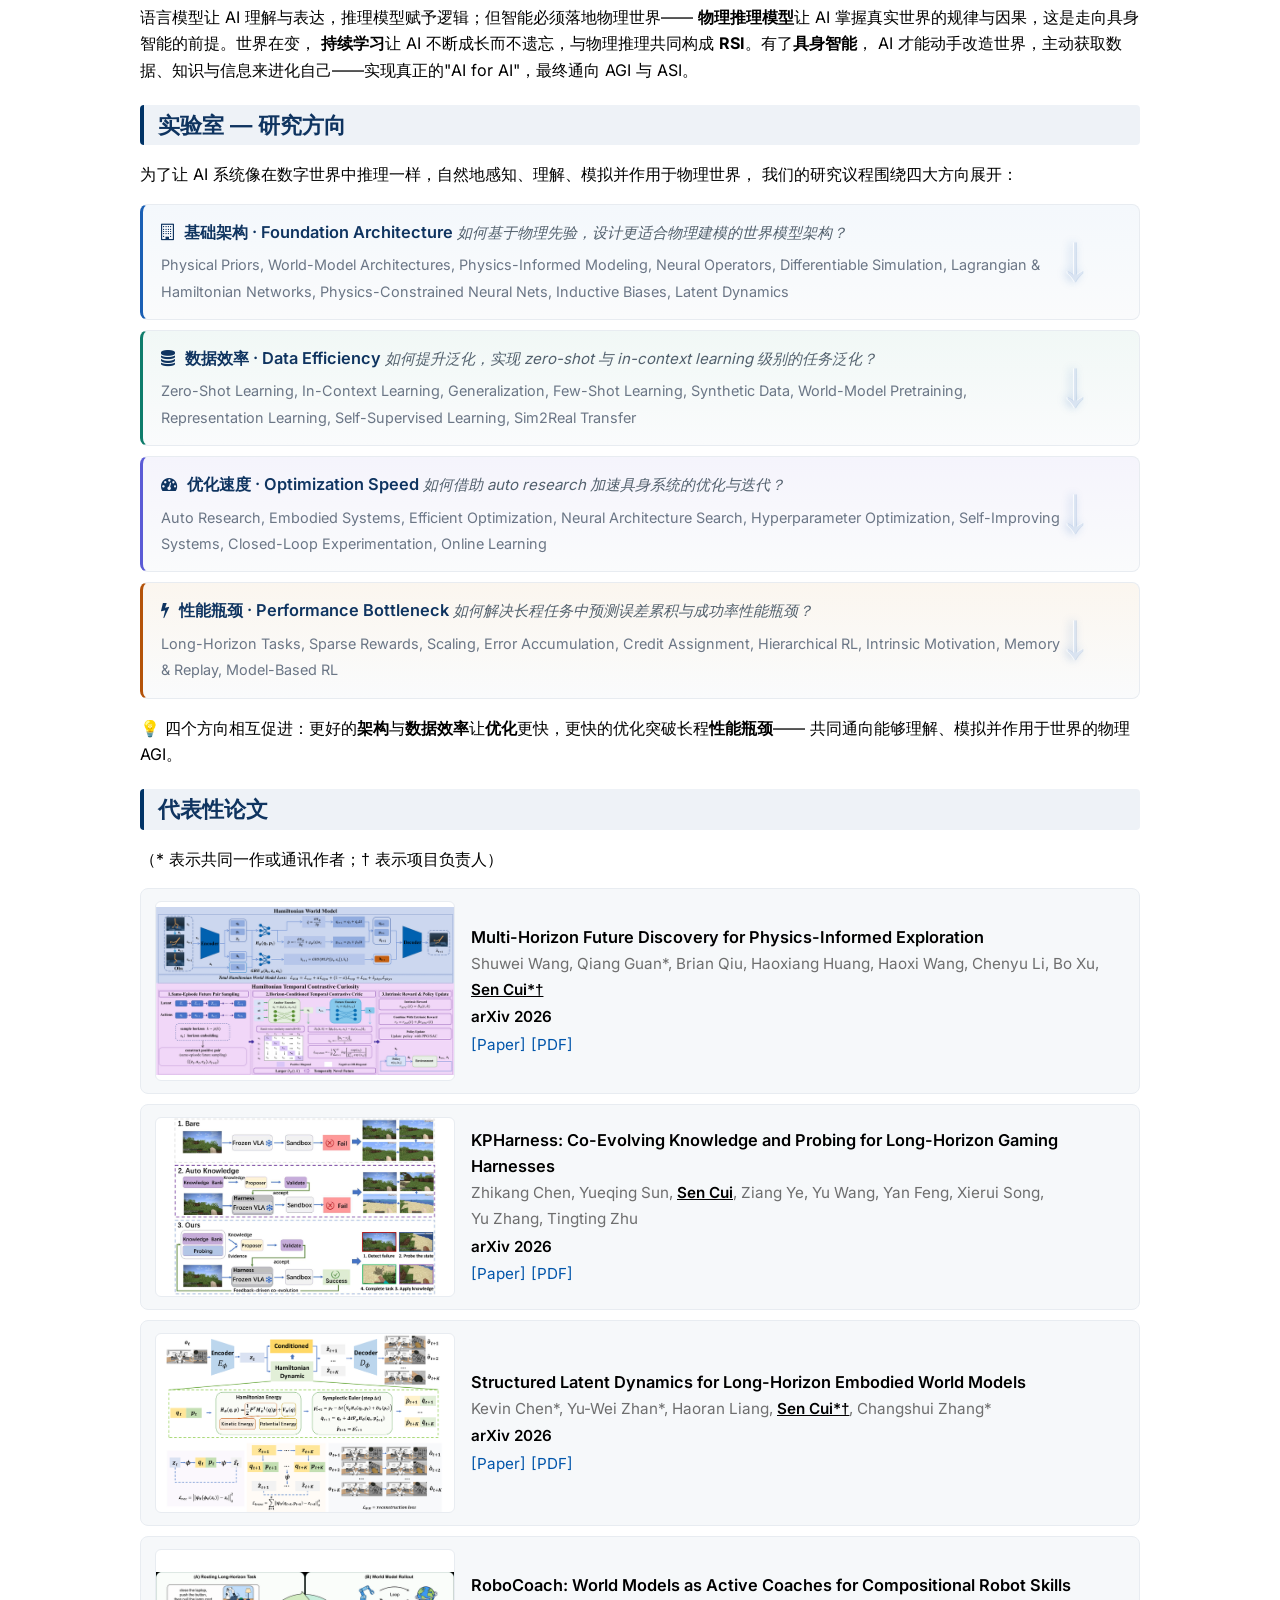
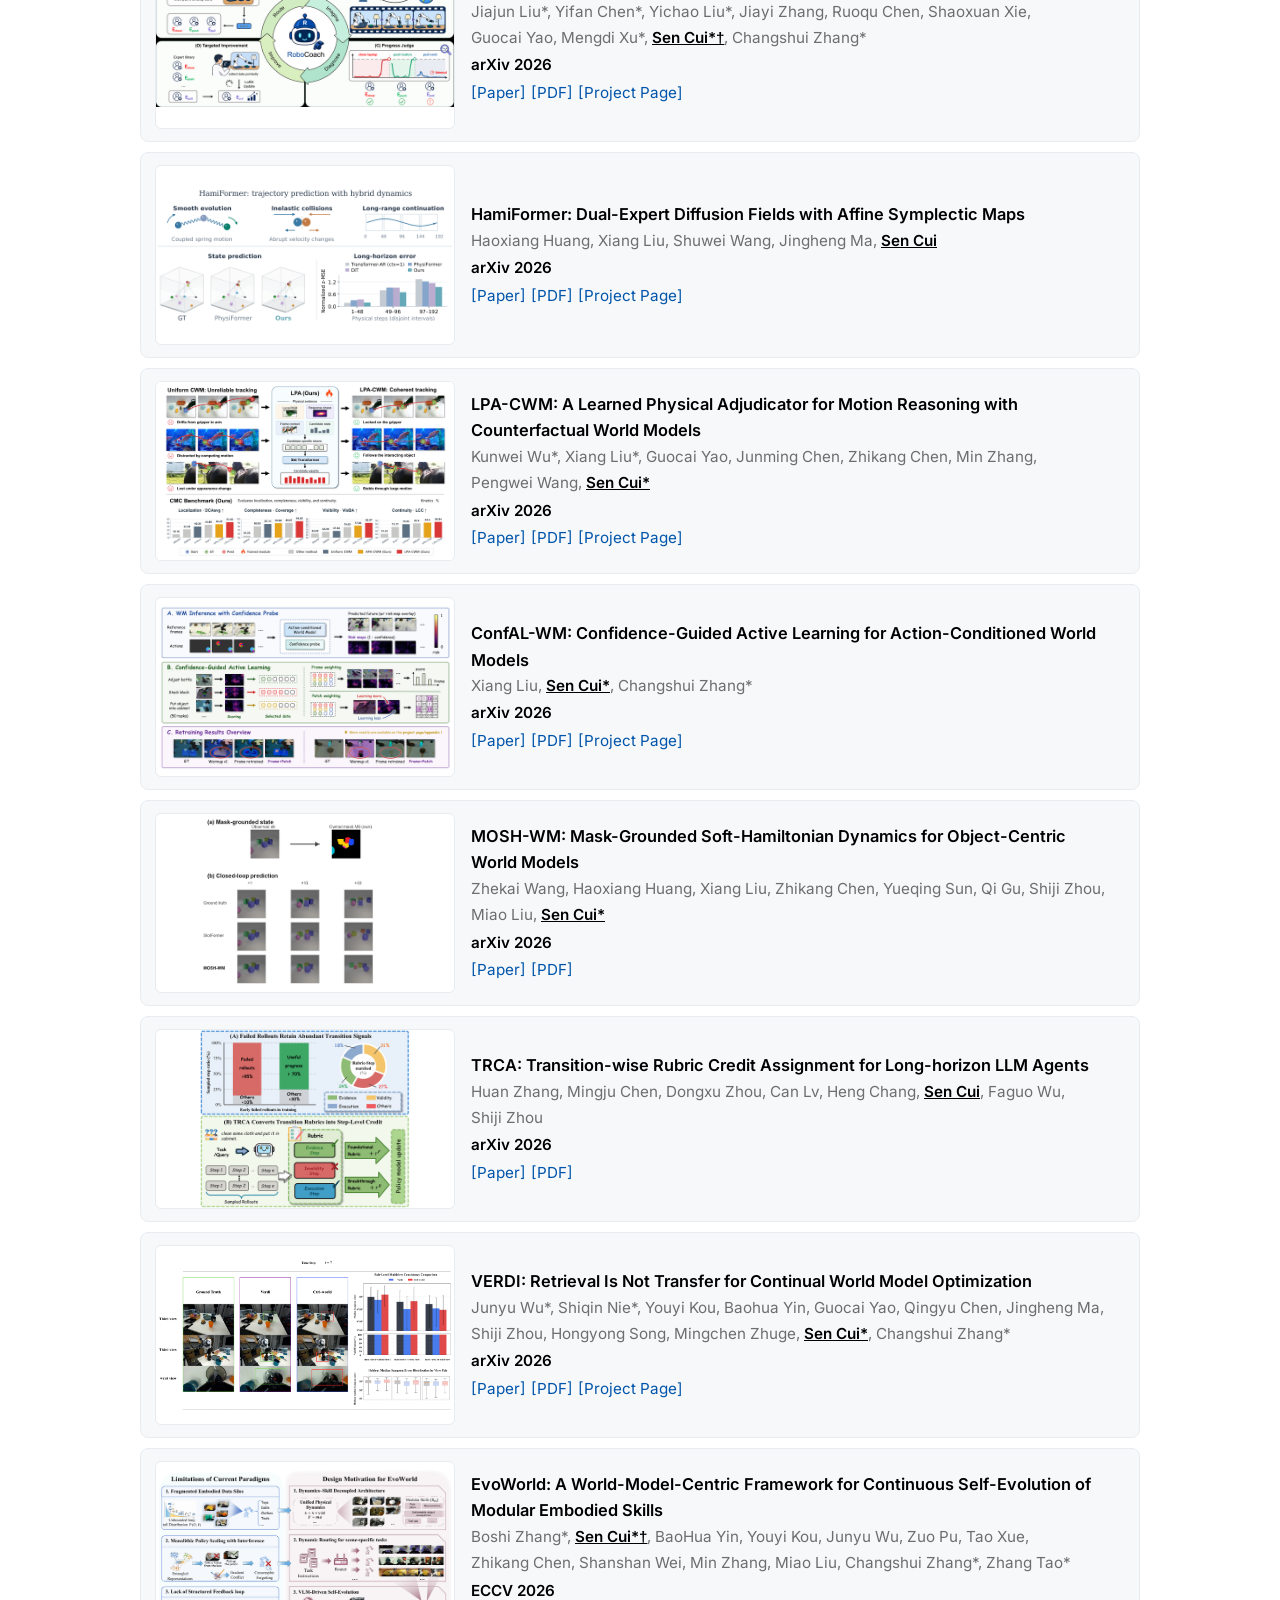
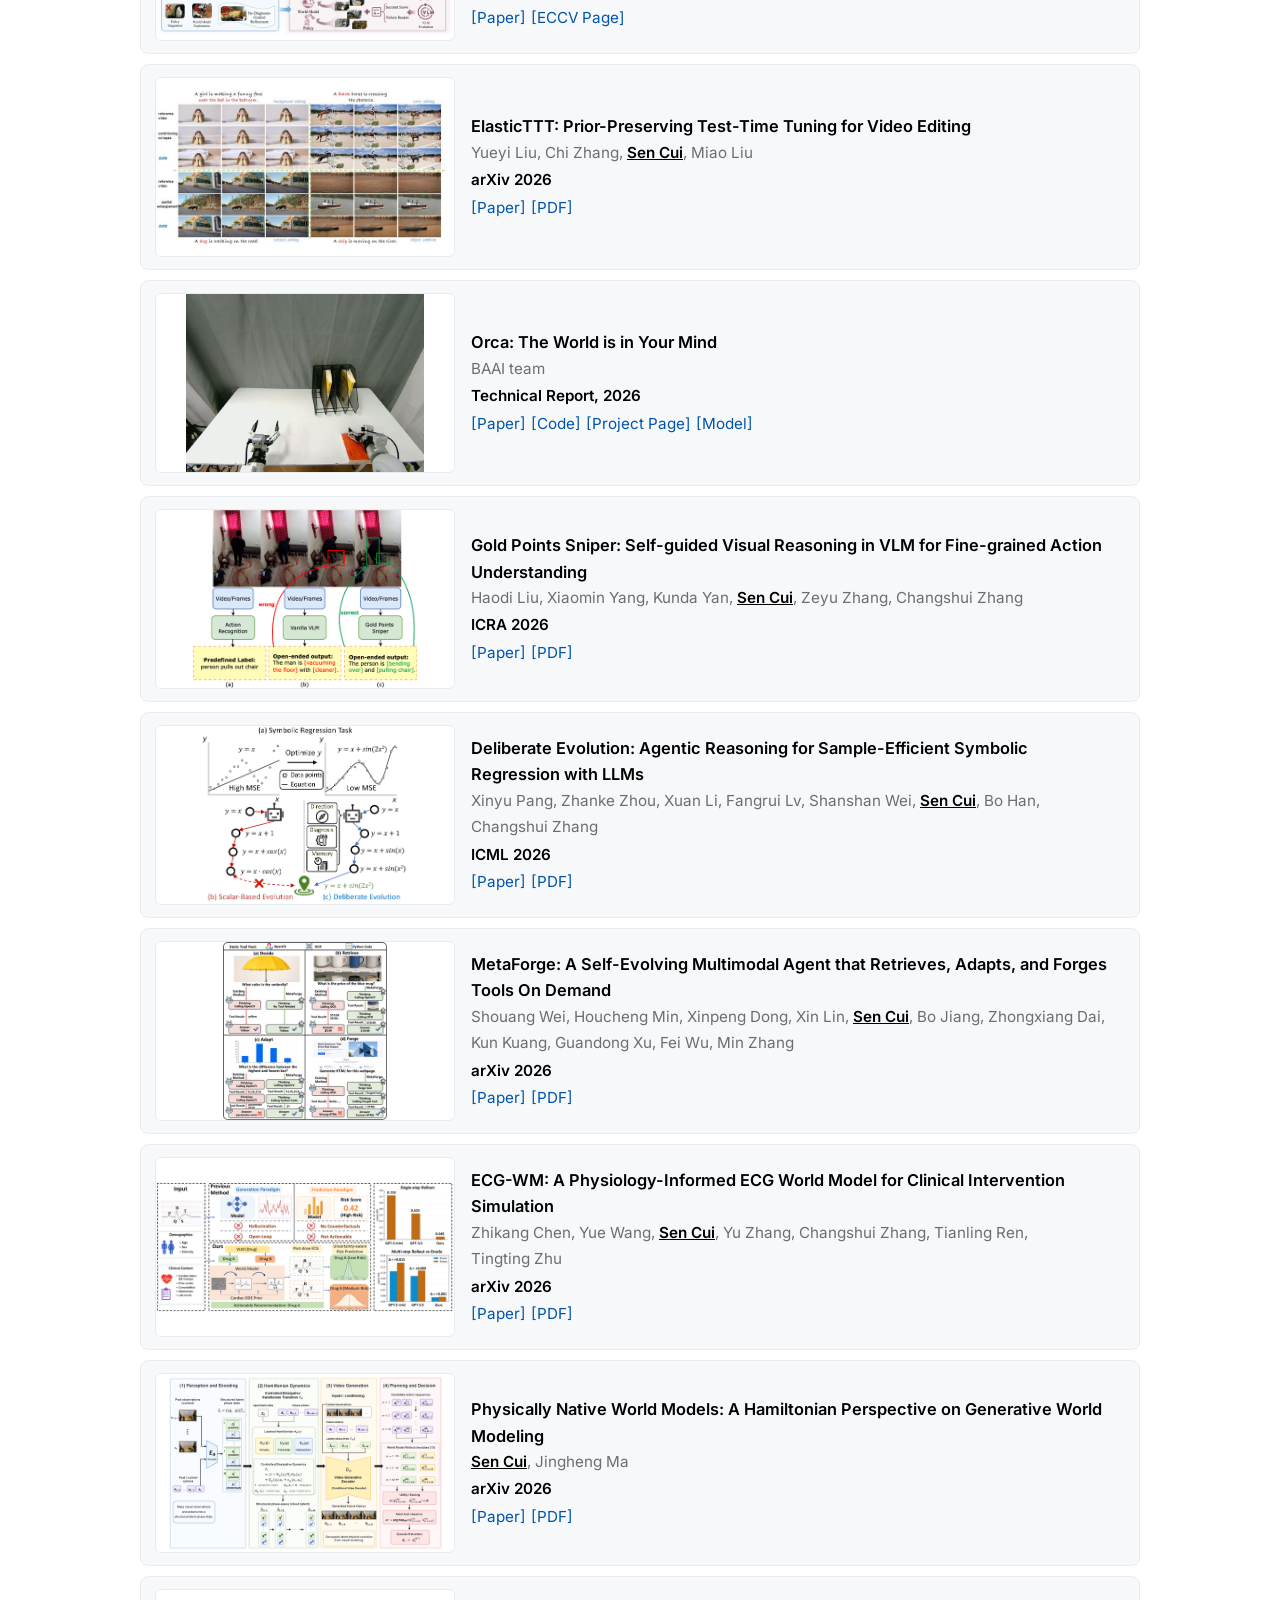
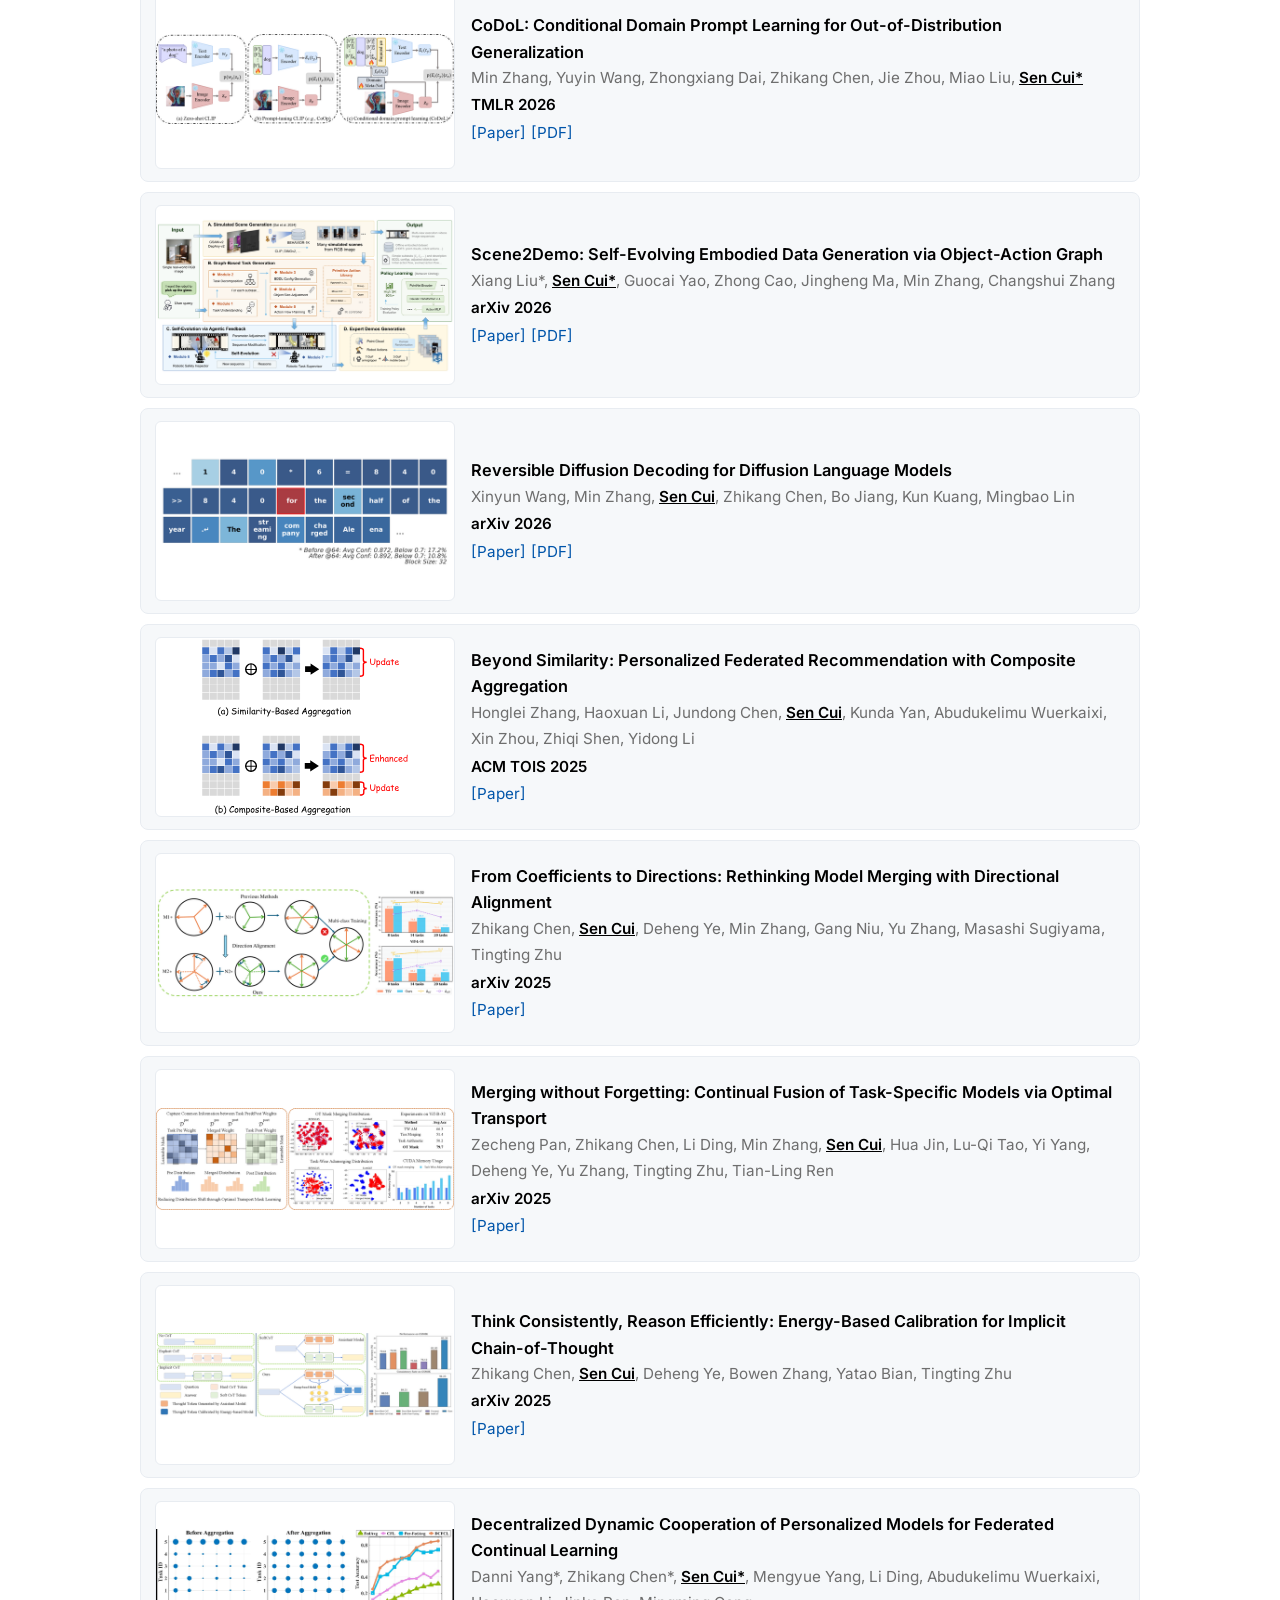
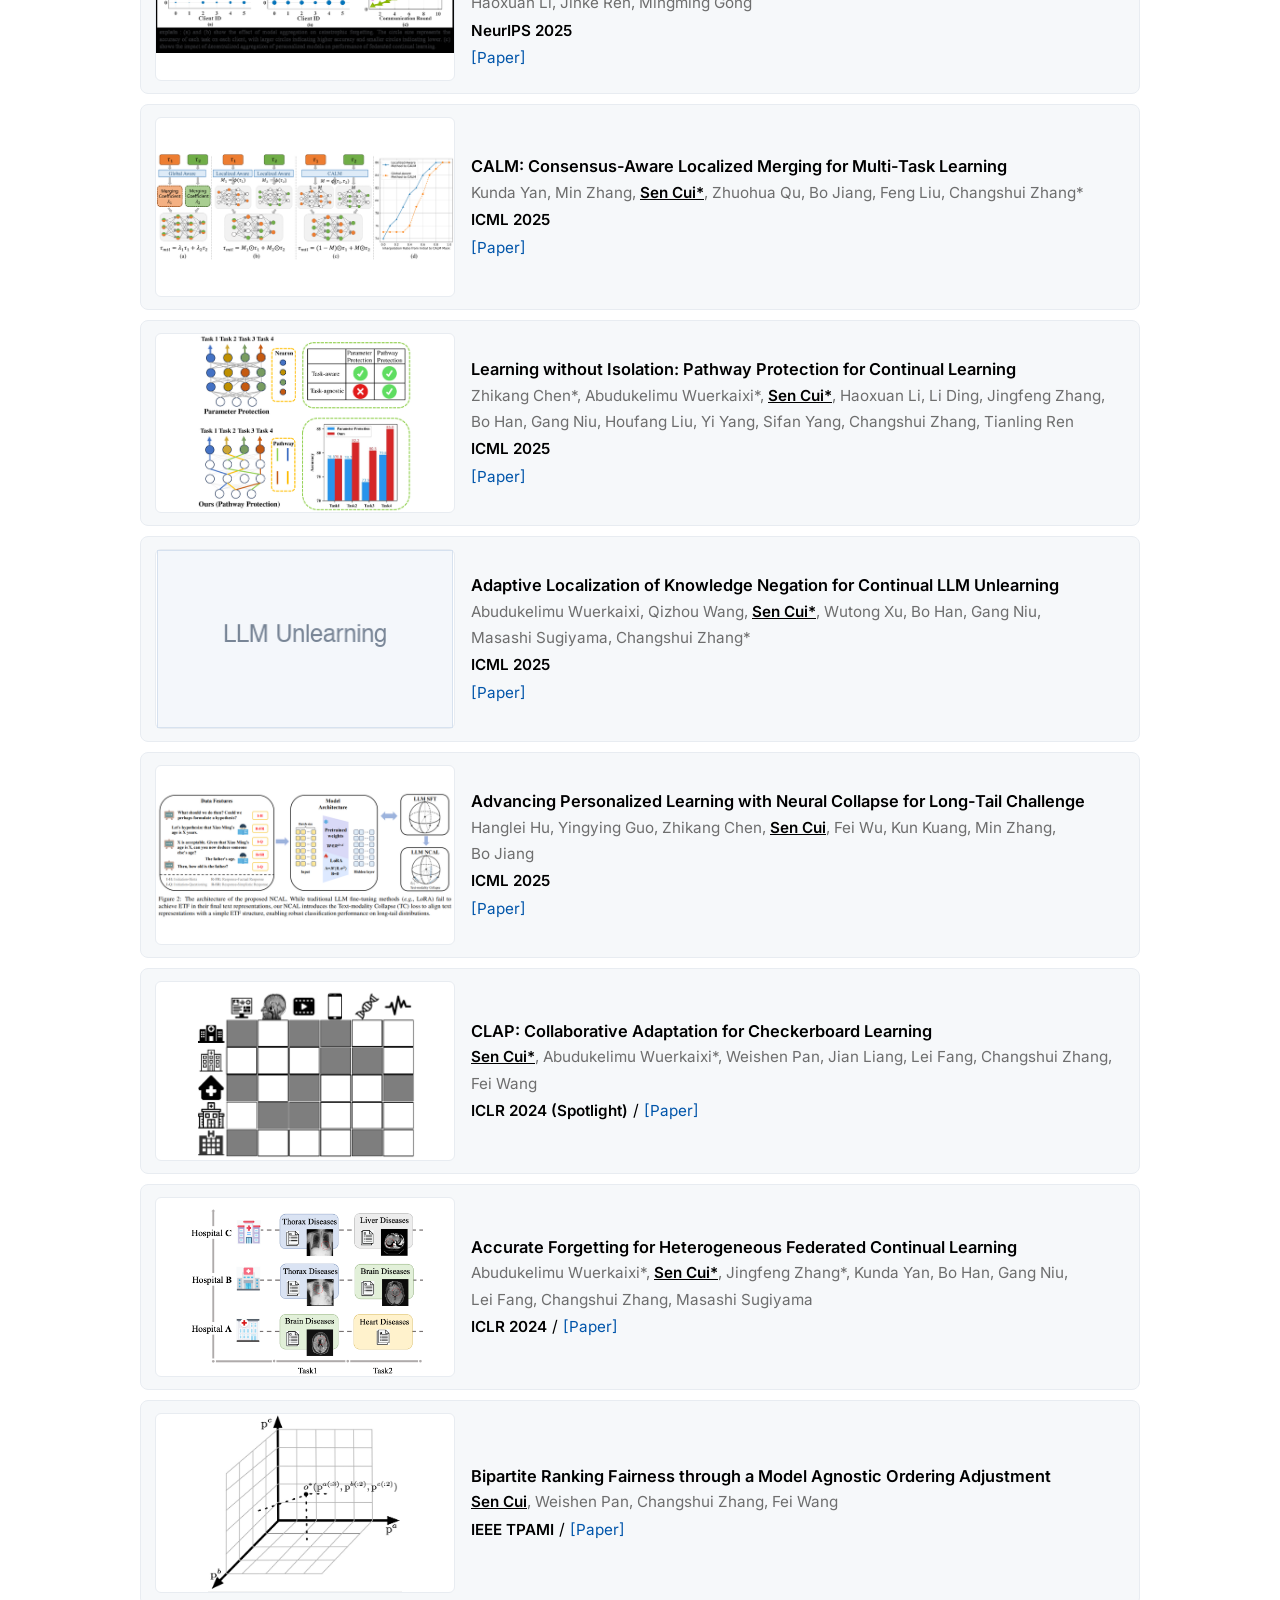
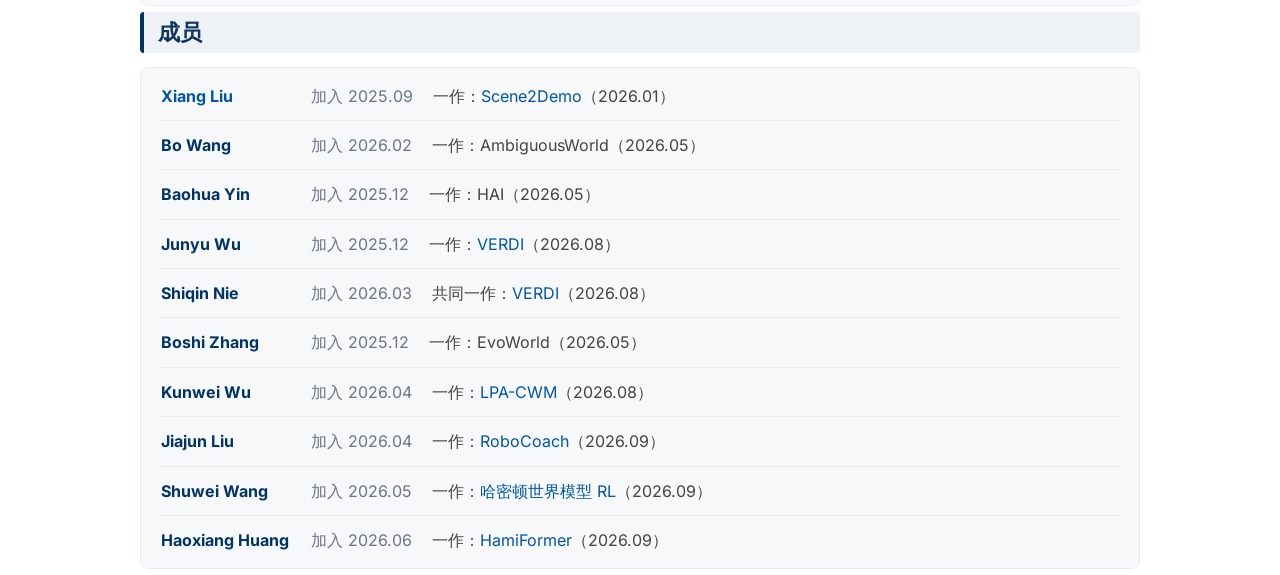
==== commit acf8965f: "Add HamiFormer to publications and news" ====
--- a/zh.html
+++ b/zh.html
@@ -169,6 +169,7 @@
           <li><span class="news-date">2026-10</span> 我们的工作 <b>KPHarness: Co-Evolving Knowledge and Probing for Long-Horizon Gaming Harnesses</b> 已上传至 arXiv。</li>
           <li><span class="news-date">2026-10</span> 我们的工作 <b>Structured Latent Dynamics for Long-Horizon Embodied World Models</b> 已上传至 arXiv。</li>
           <li><span class="news-date">2026-09</span> 我们的工作 <b>RoboCoach: World Models as Active Coaches for Compositional Robot Skills</b> 已上传至 arXiv。</li>
+          <li><span class="news-date">2026-09</span> 我们的工作 <b>HamiFormer: Dual-Expert Diffusion Fields with Affine Symplectic Maps</b> 已上传至 arXiv。</li>
           <li><span class="news-date">2026-09</span> 我们的工作 <b>Geometry-Aware Directional Alignment for Coherent Model Merging</b> 被 <b>NeurIPS 2026</b> 接收。</li>
           <li><span class="news-date">2026-09</span> 我们的工作 <b>AmbiguousWorld: Benchmarking and Resolving Ambiguous Instructions in Video World Models</b> 被 <b>NeurIPS 2026</b> 接收。</li>
           <li><span class="news-date">2026-09</span> 我们的工作 <b>HAI: Hierarchical Anchored Interaction for Multi-View Bimanual World Models</b> 被 <b>NeurIPS 2026</b> 接收。</li>
@@ -309,6 +310,16 @@
       </div>
 
             <div class="publication">
+        <div class="img"><img loading="lazy" class="img_responsive" src="images/hamiformer.png" alt=""></div>
+        <div class="text">
+          <div class="title"><a href="https://arxiv.org/abs/2609.32838">HamiFormer: Dual-Expert Diffusion Fields with Affine Symplectic Maps</a></div>
+          <div class="authors"><span class="author">Haoxiang Huang</span>, <span class="author">Xiang Liu</span>, <span class="author">Shuwei Wang</span>, <span class="author">Jingheng Ma</span>, <span class="author jw">Sen Cui</span></div>
+          <div><span class="venue">arXiv 2026</span></div>
+          <div><span class="tag"><a href="https://arxiv.org/abs/2609.32838">Paper</a></span> <span class="tag"><a href="https://arxiv.org/pdf/2609.32838">PDF</a></span> <span class="tag"><a href="https://hamiformer.github.io/">Project Page</a></span></div>
+        </div>
+      </div>
+
+            <div class="publication">
         <div class="img"><img loading="lazy" class="img_responsive" src="images/lpa-cwm-teaser.png" alt=""></div>
         <div class="text">
           <div class="title"><a href="https://arxiv.org/abs/2609.14073">LPA-CWM: A Learned Physical Adjudicator for Motion Reasoning with Counterfactual World Models</a></div>
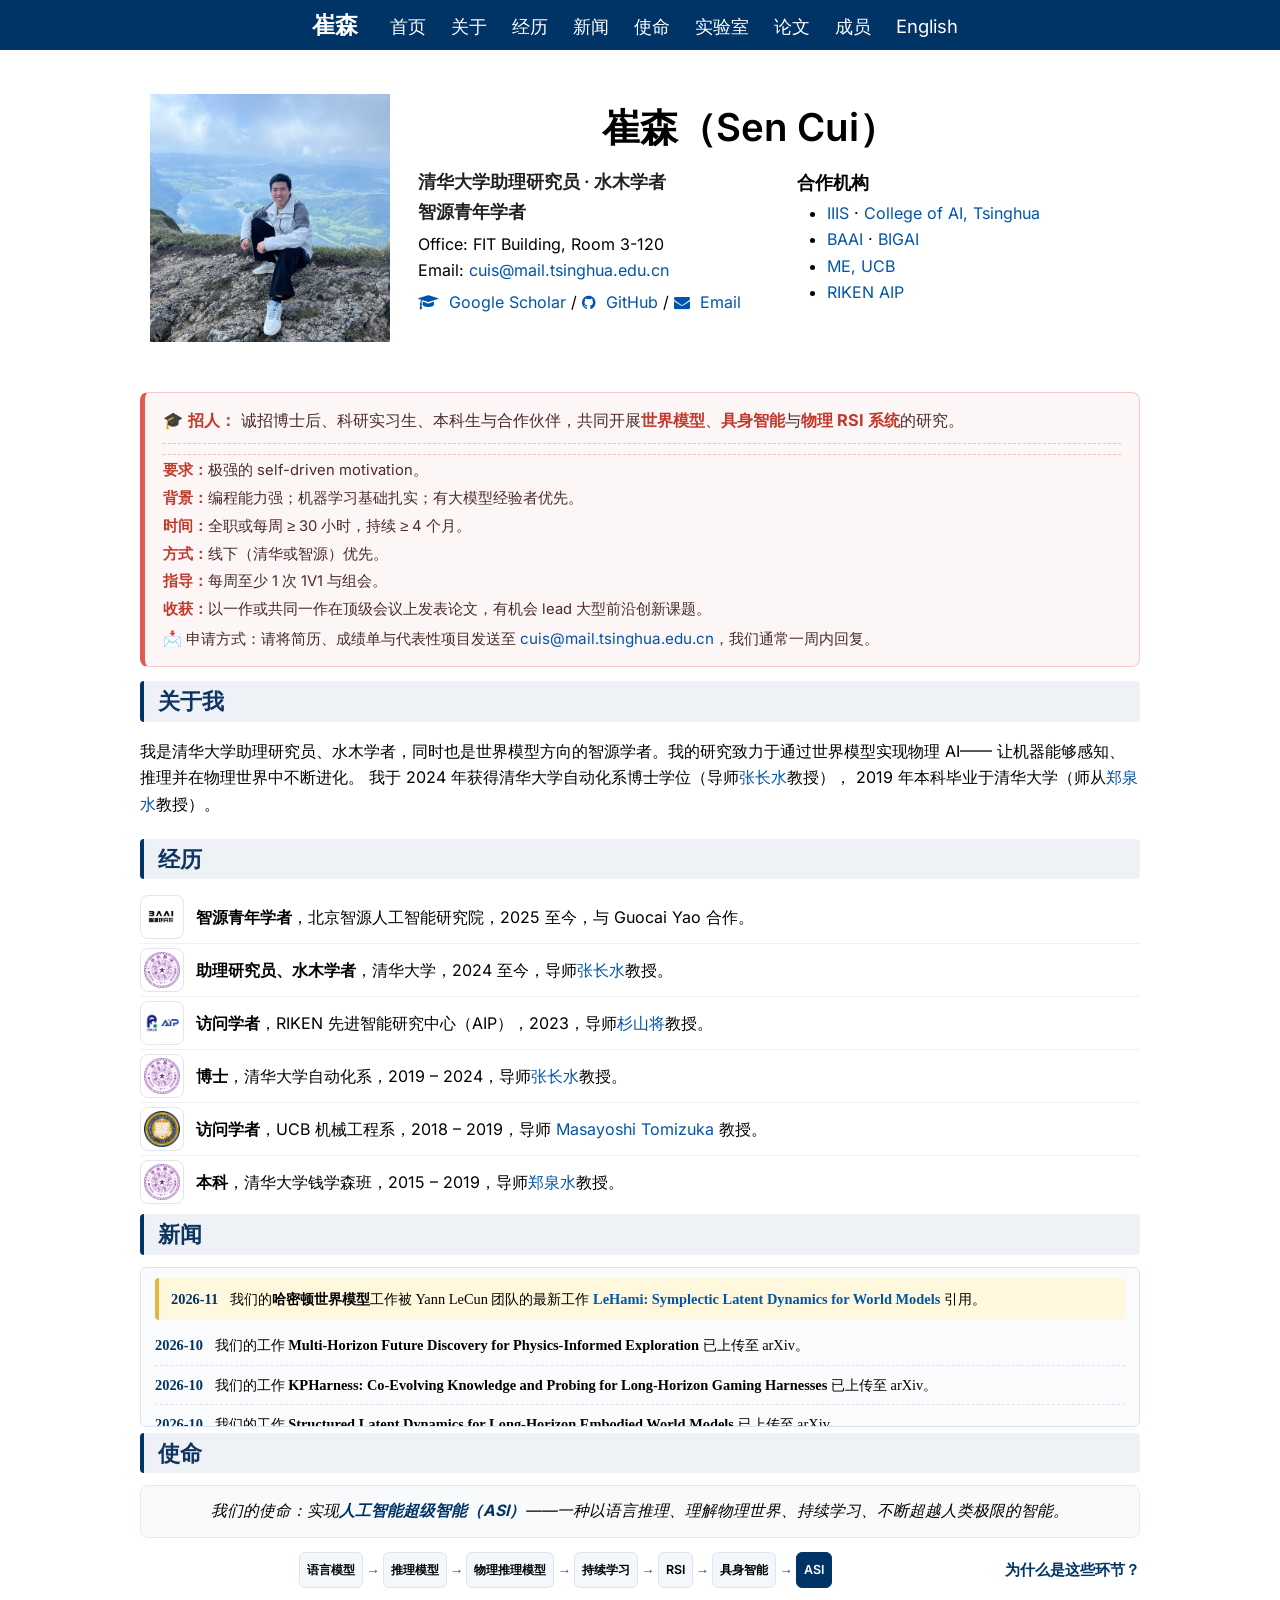
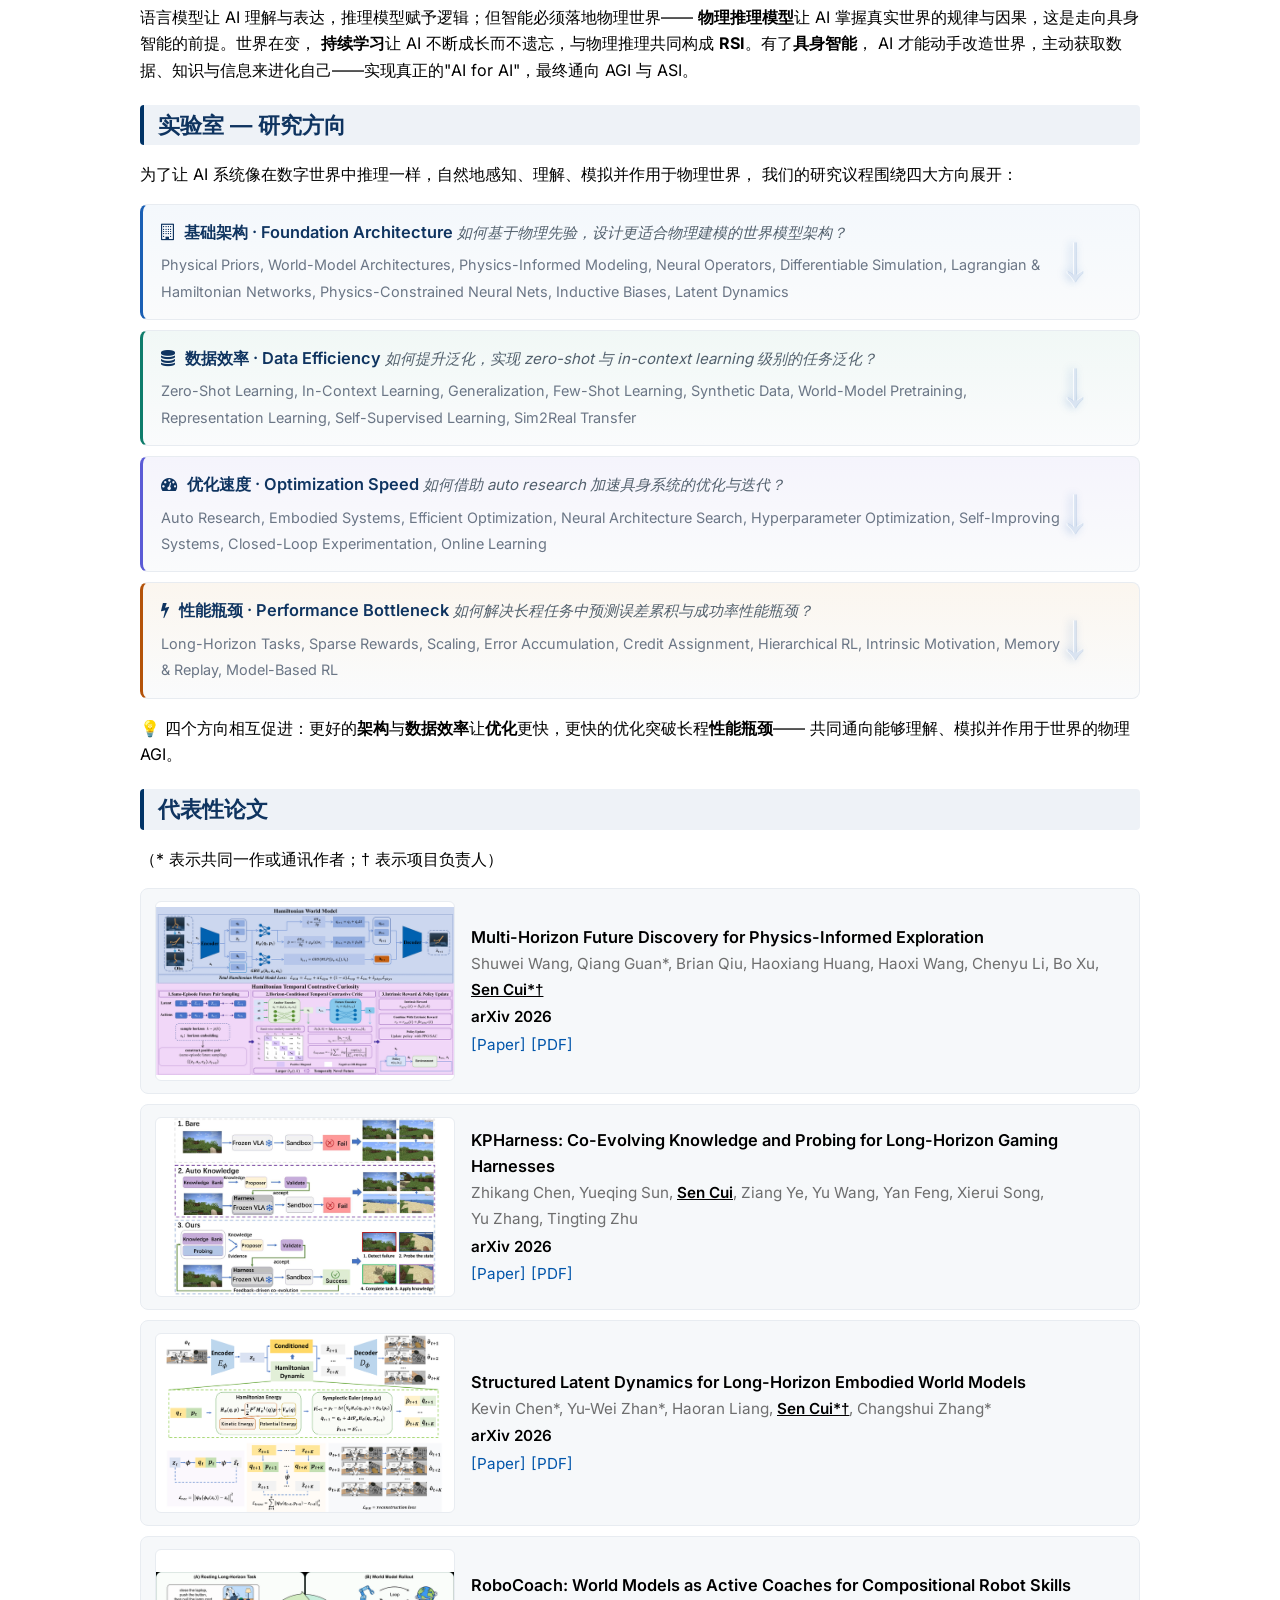
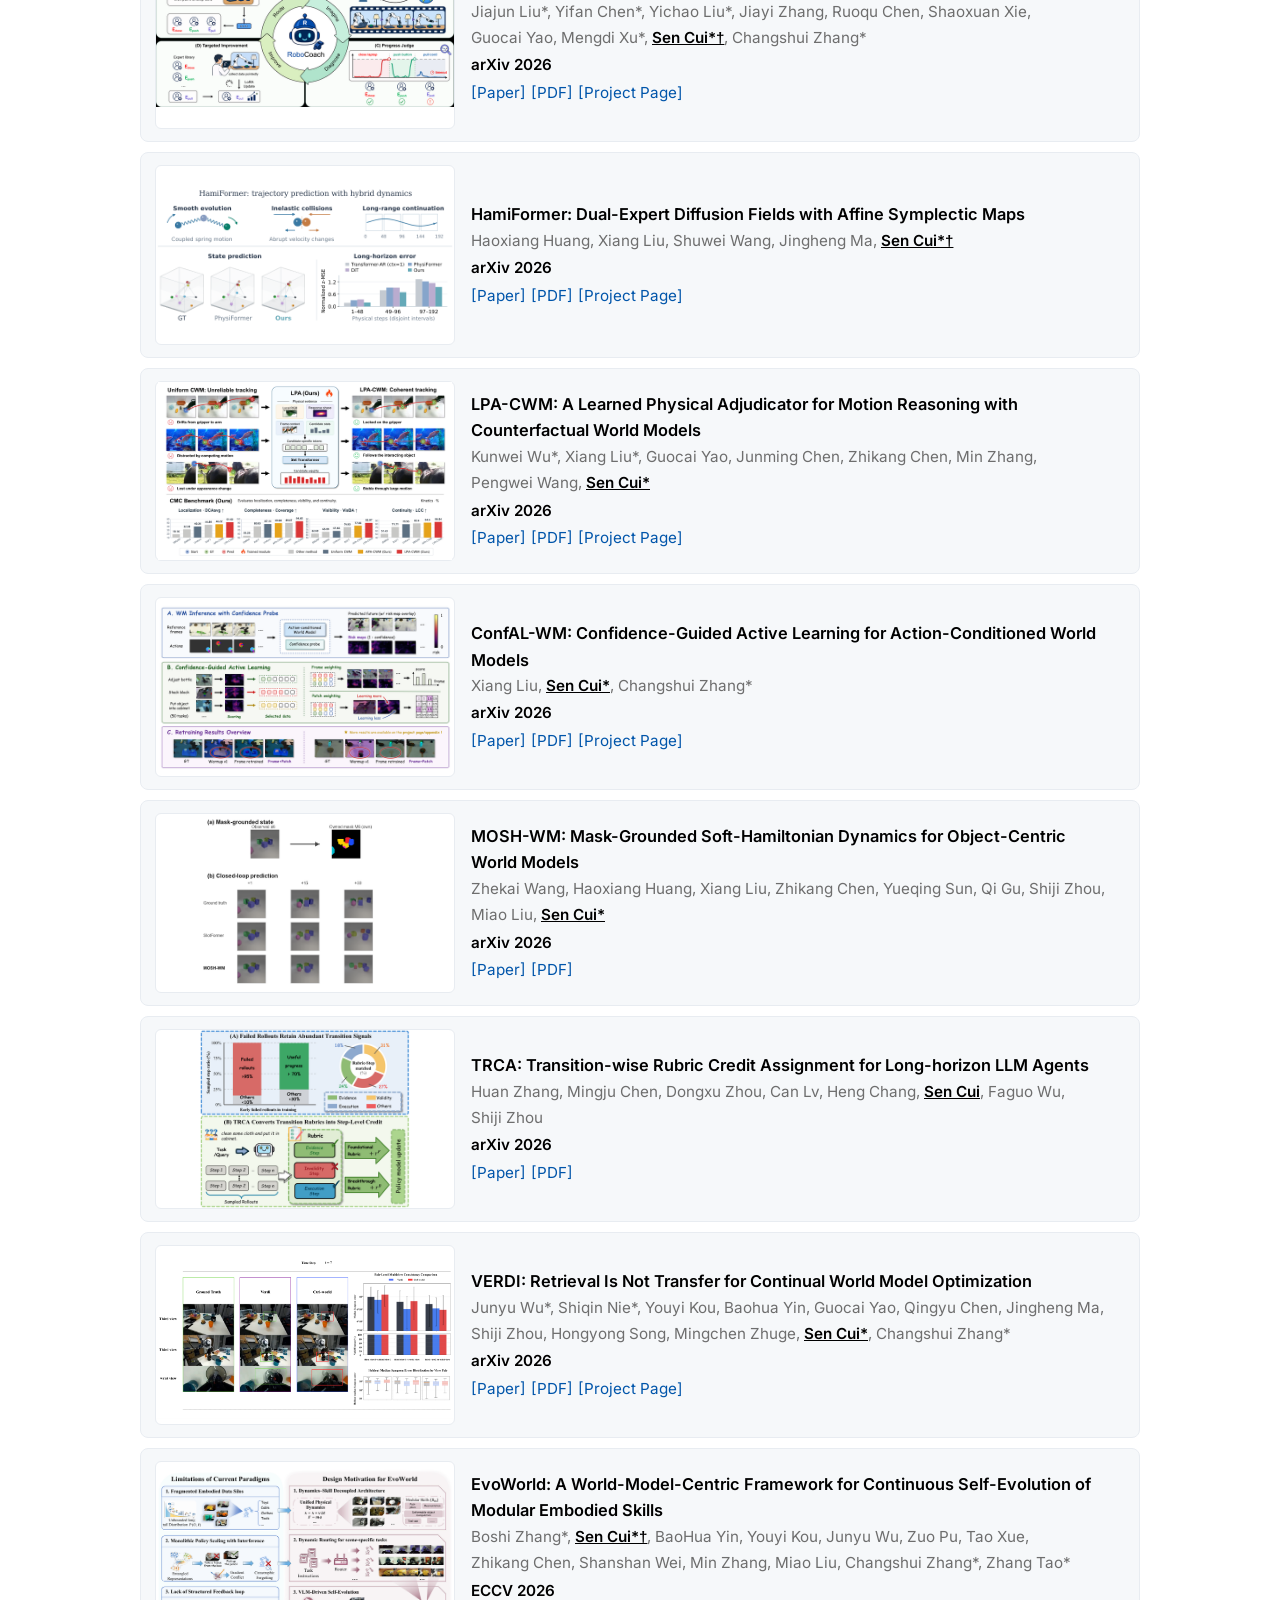
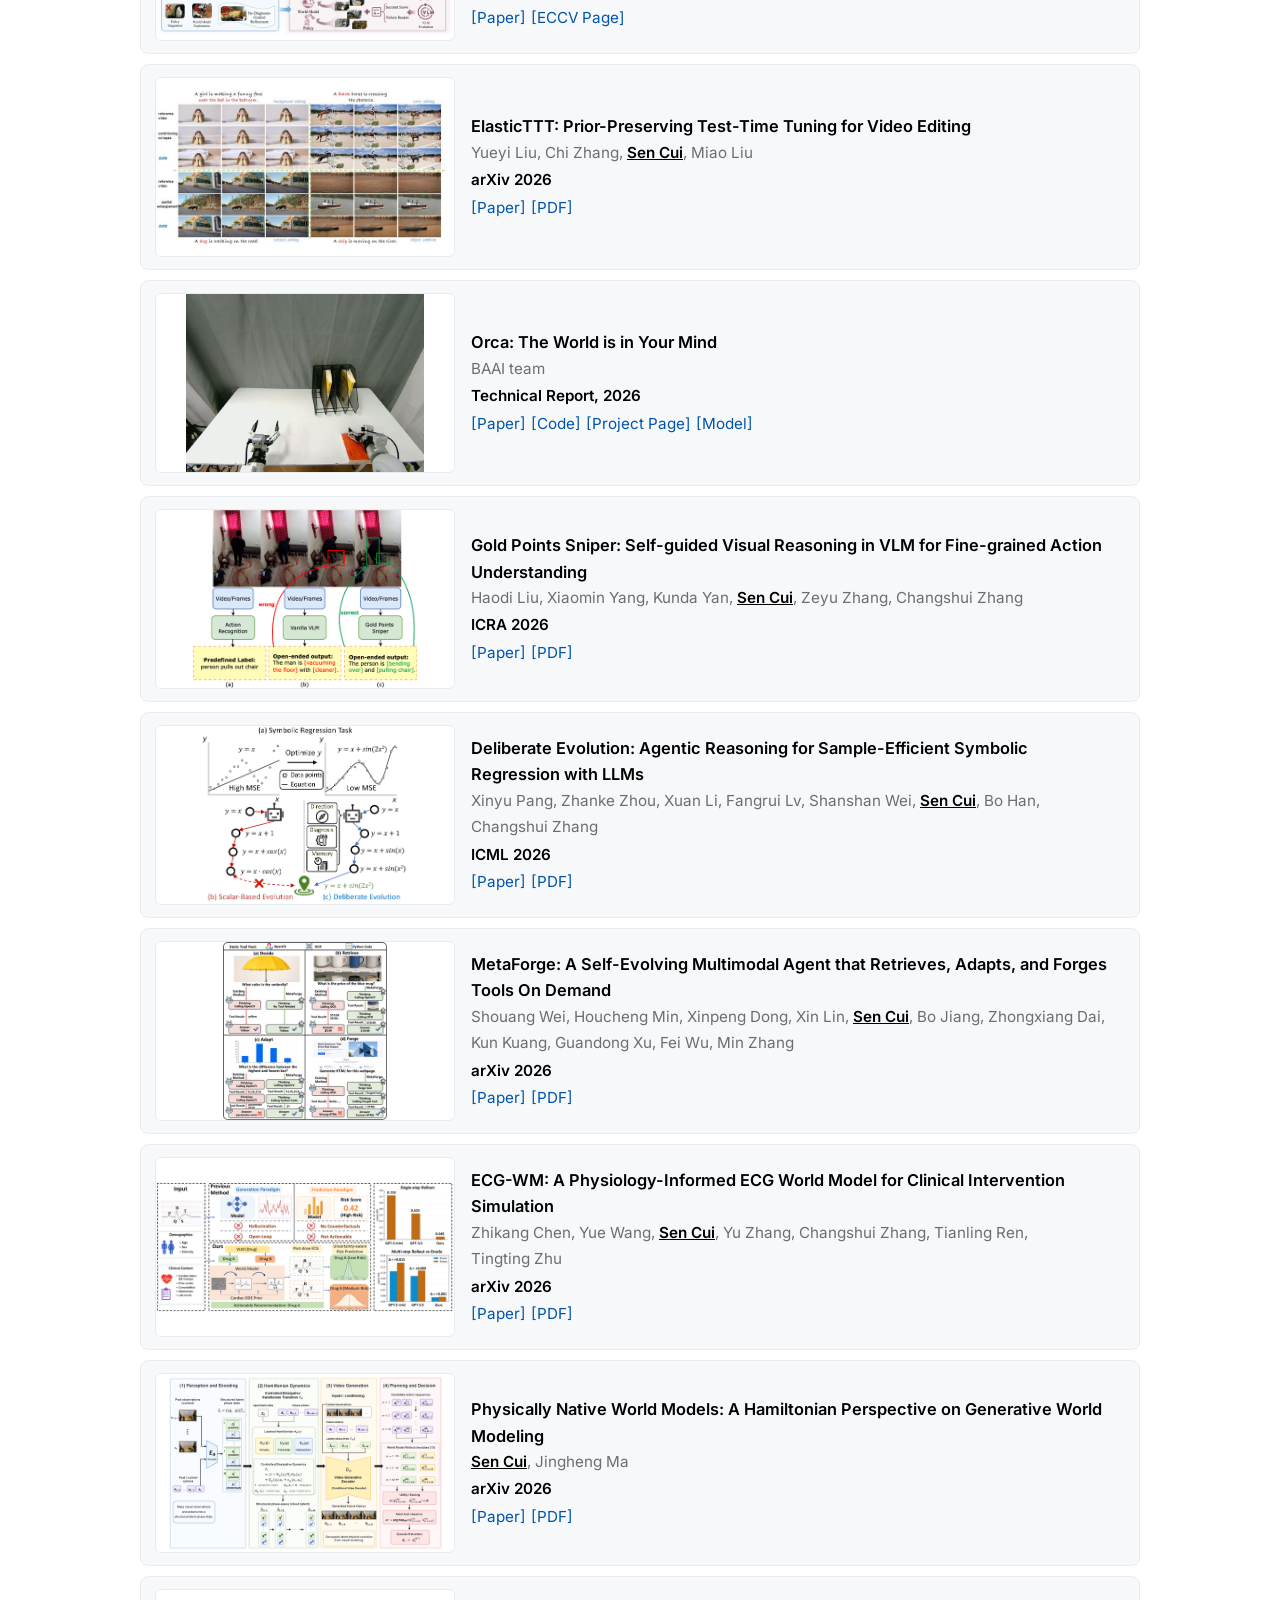
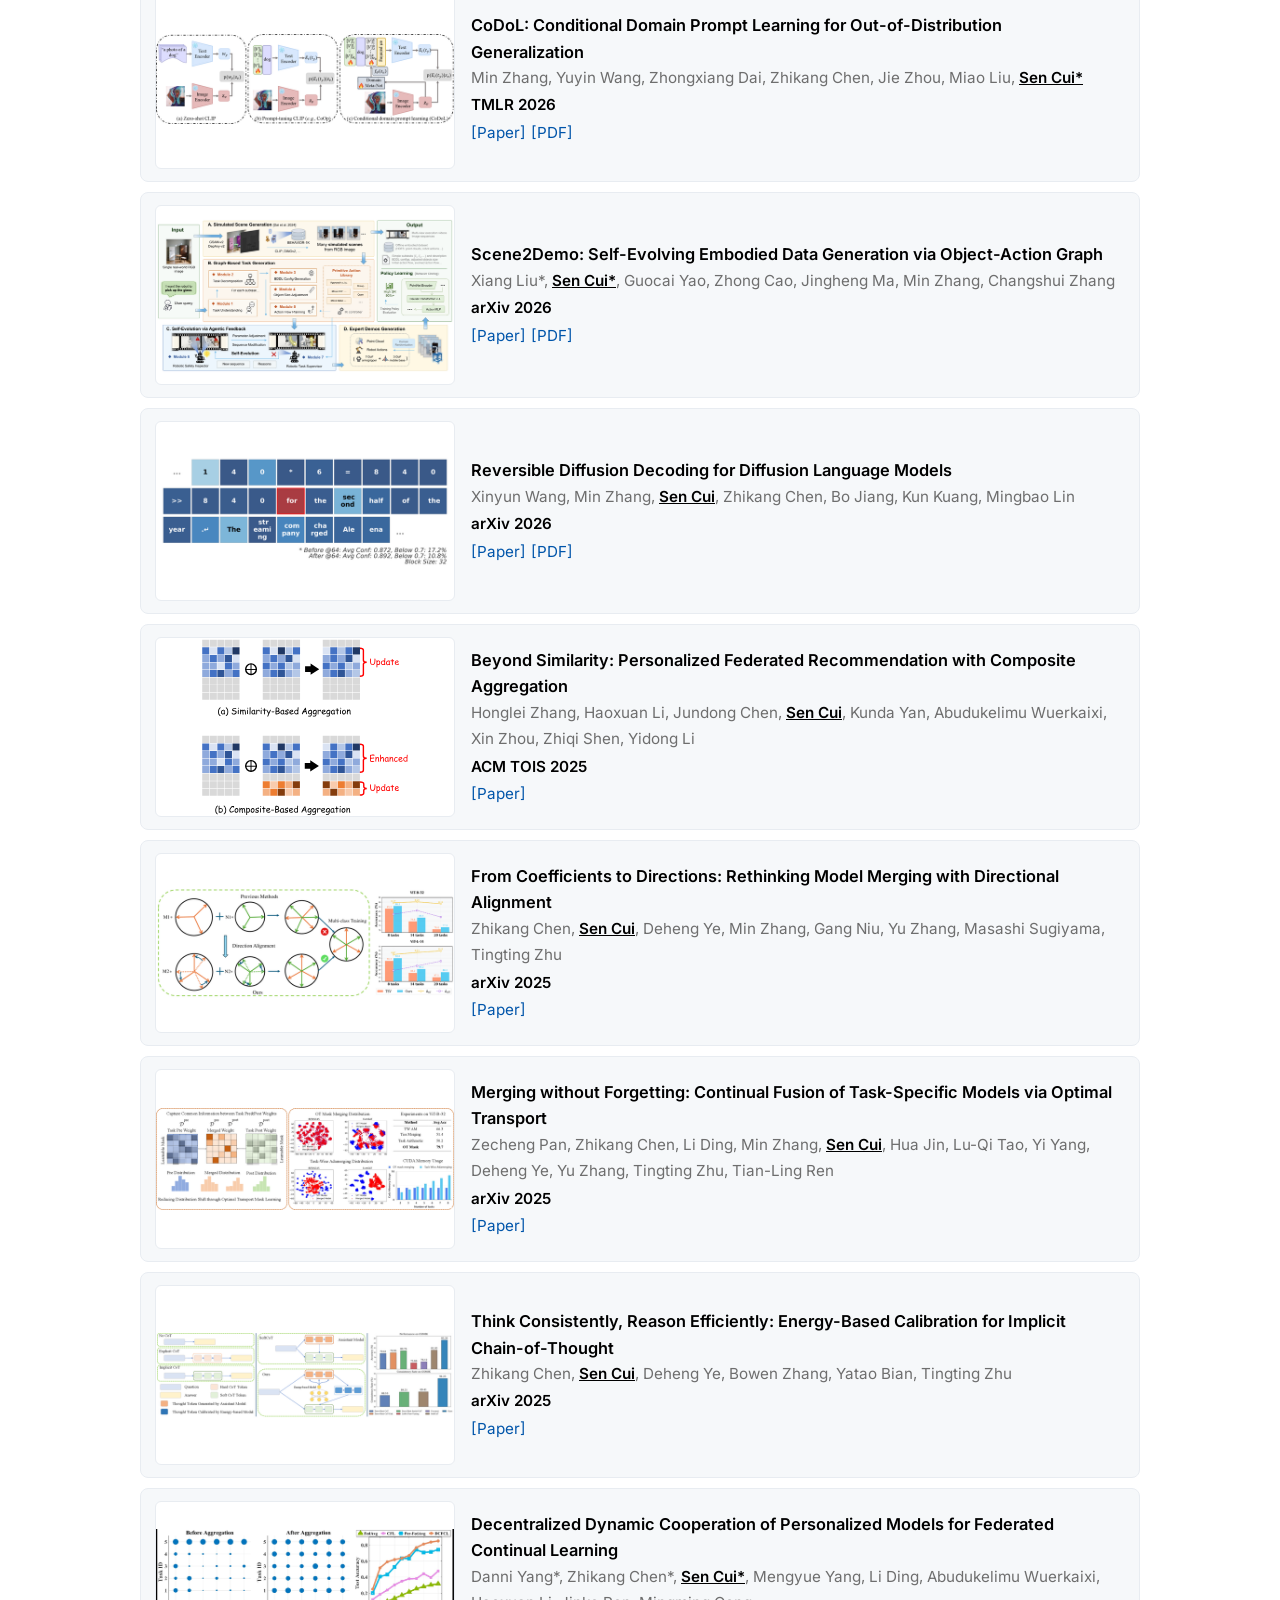
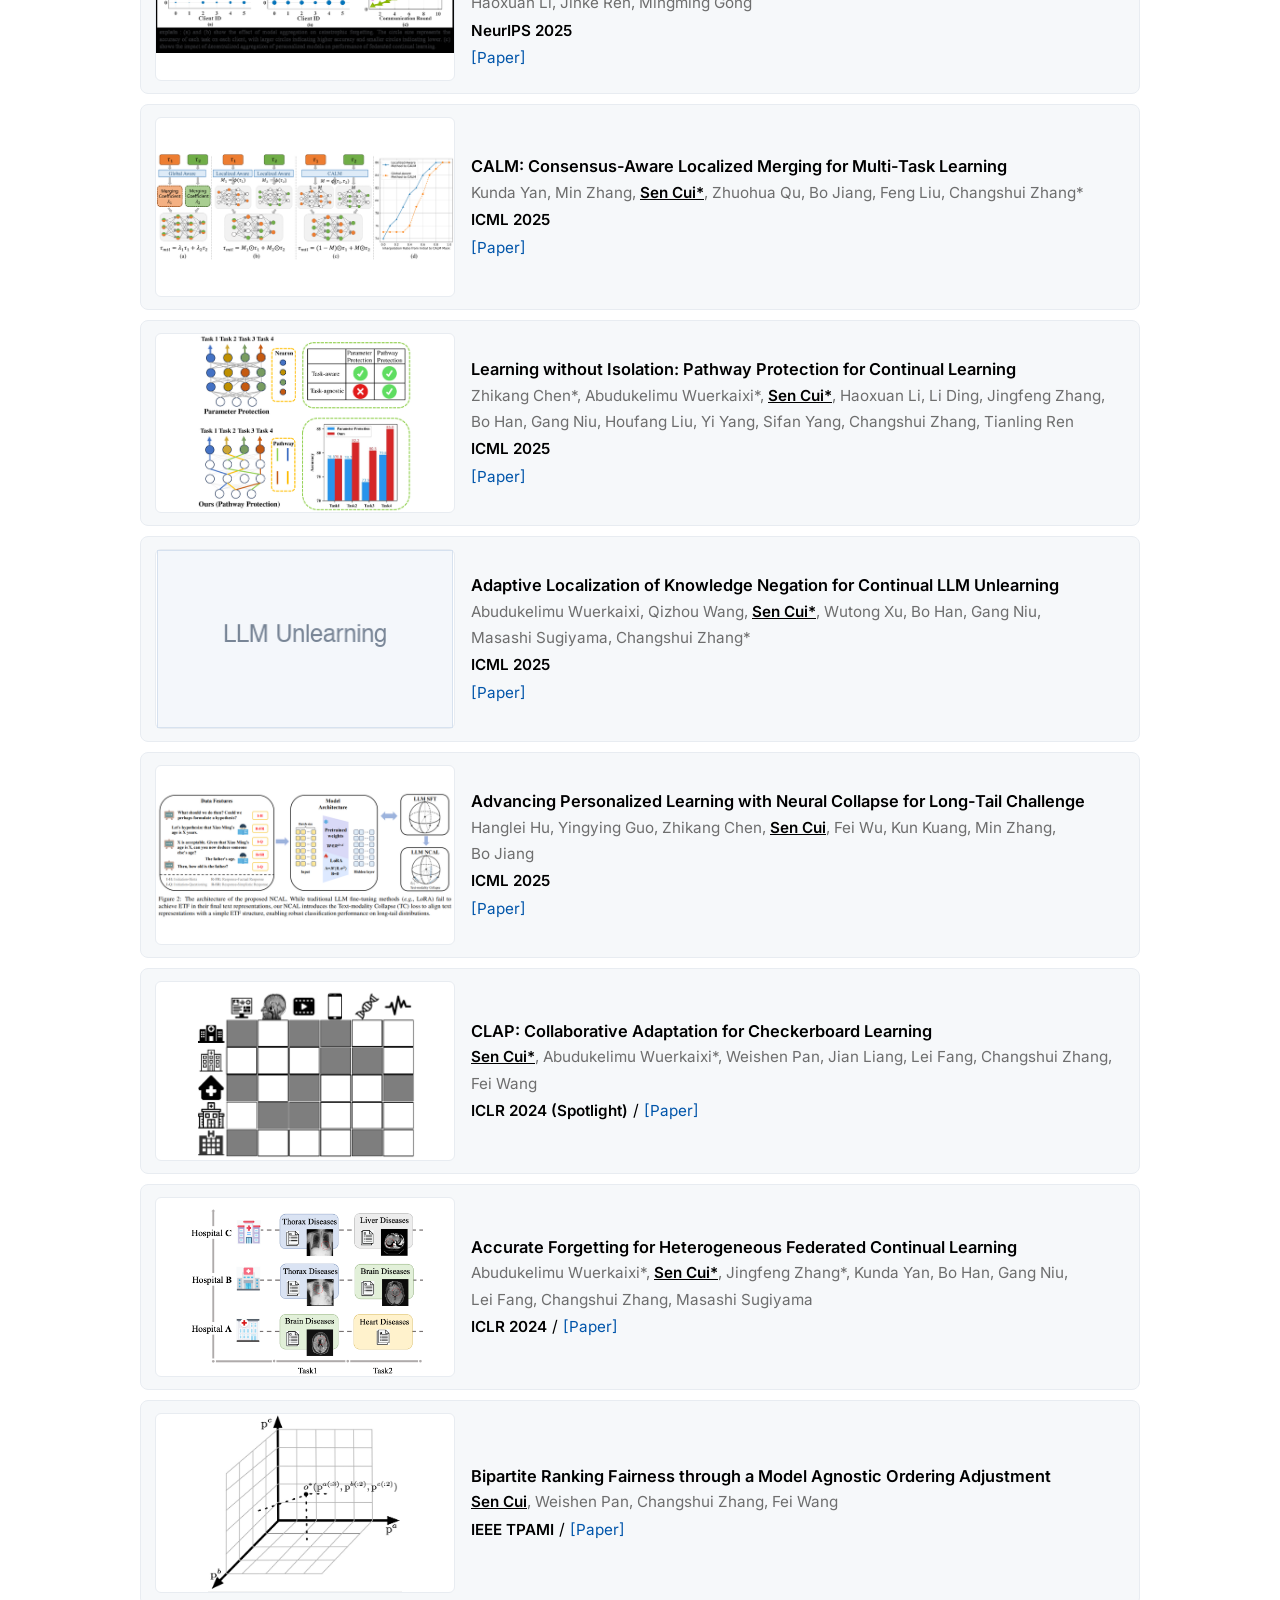
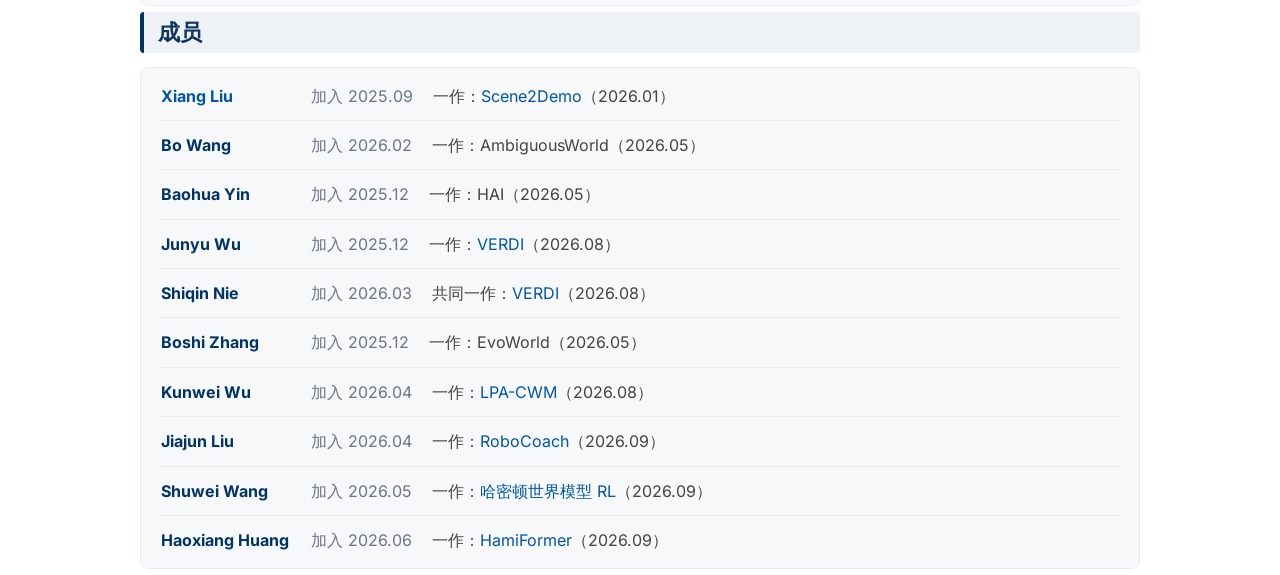
==== commit db9065ad: "Mark Sen Cui as corresponding and project leader on HamiFormer" ====
--- a/zh.html
+++ b/zh.html
@@ -313,7 +313,7 @@
         <div class="img"><img loading="lazy" class="img_responsive" src="images/hamiformer.png" alt=""></div>
         <div class="text">
           <div class="title"><a href="https://arxiv.org/abs/2609.32838">HamiFormer: Dual-Expert Diffusion Fields with Affine Symplectic Maps</a></div>
-          <div class="authors"><span class="author">Haoxiang Huang</span>, <span class="author">Xiang Liu</span>, <span class="author">Shuwei Wang</span>, <span class="author">Jingheng Ma</span>, <span class="author jw">Sen Cui</span></div>
+          <div class="authors"><span class="author">Haoxiang Huang</span>, <span class="author">Xiang Liu</span>, <span class="author">Shuwei Wang</span>, <span class="author">Jingheng Ma</span>, <span class="author jw">Sen Cui*&#8224;</span></div>
           <div><span class="venue">arXiv 2026</span></div>
           <div><span class="tag"><a href="https://arxiv.org/abs/2609.32838">Paper</a></span> <span class="tag"><a href="https://arxiv.org/pdf/2609.32838">PDF</a></span> <span class="tag"><a href="https://hamiformer.github.io/">Project Page</a></span></div>
         </div>
